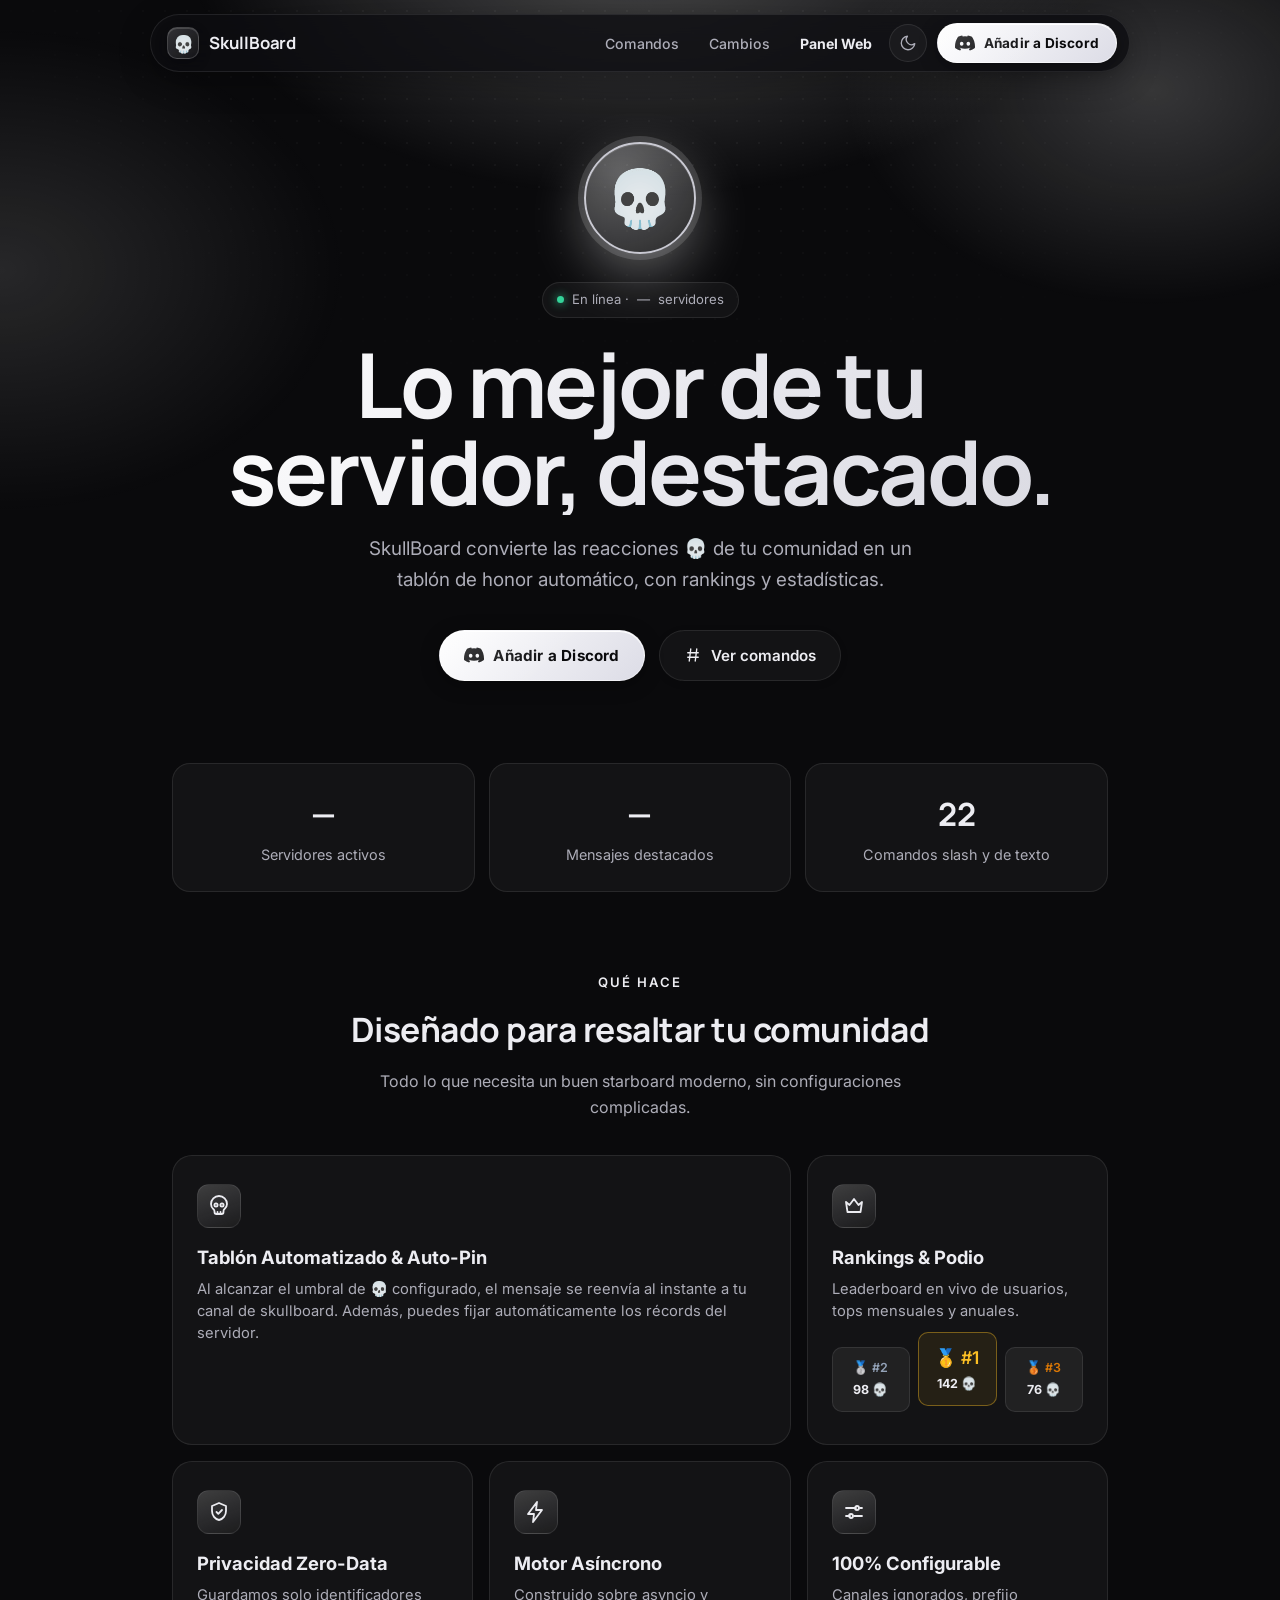
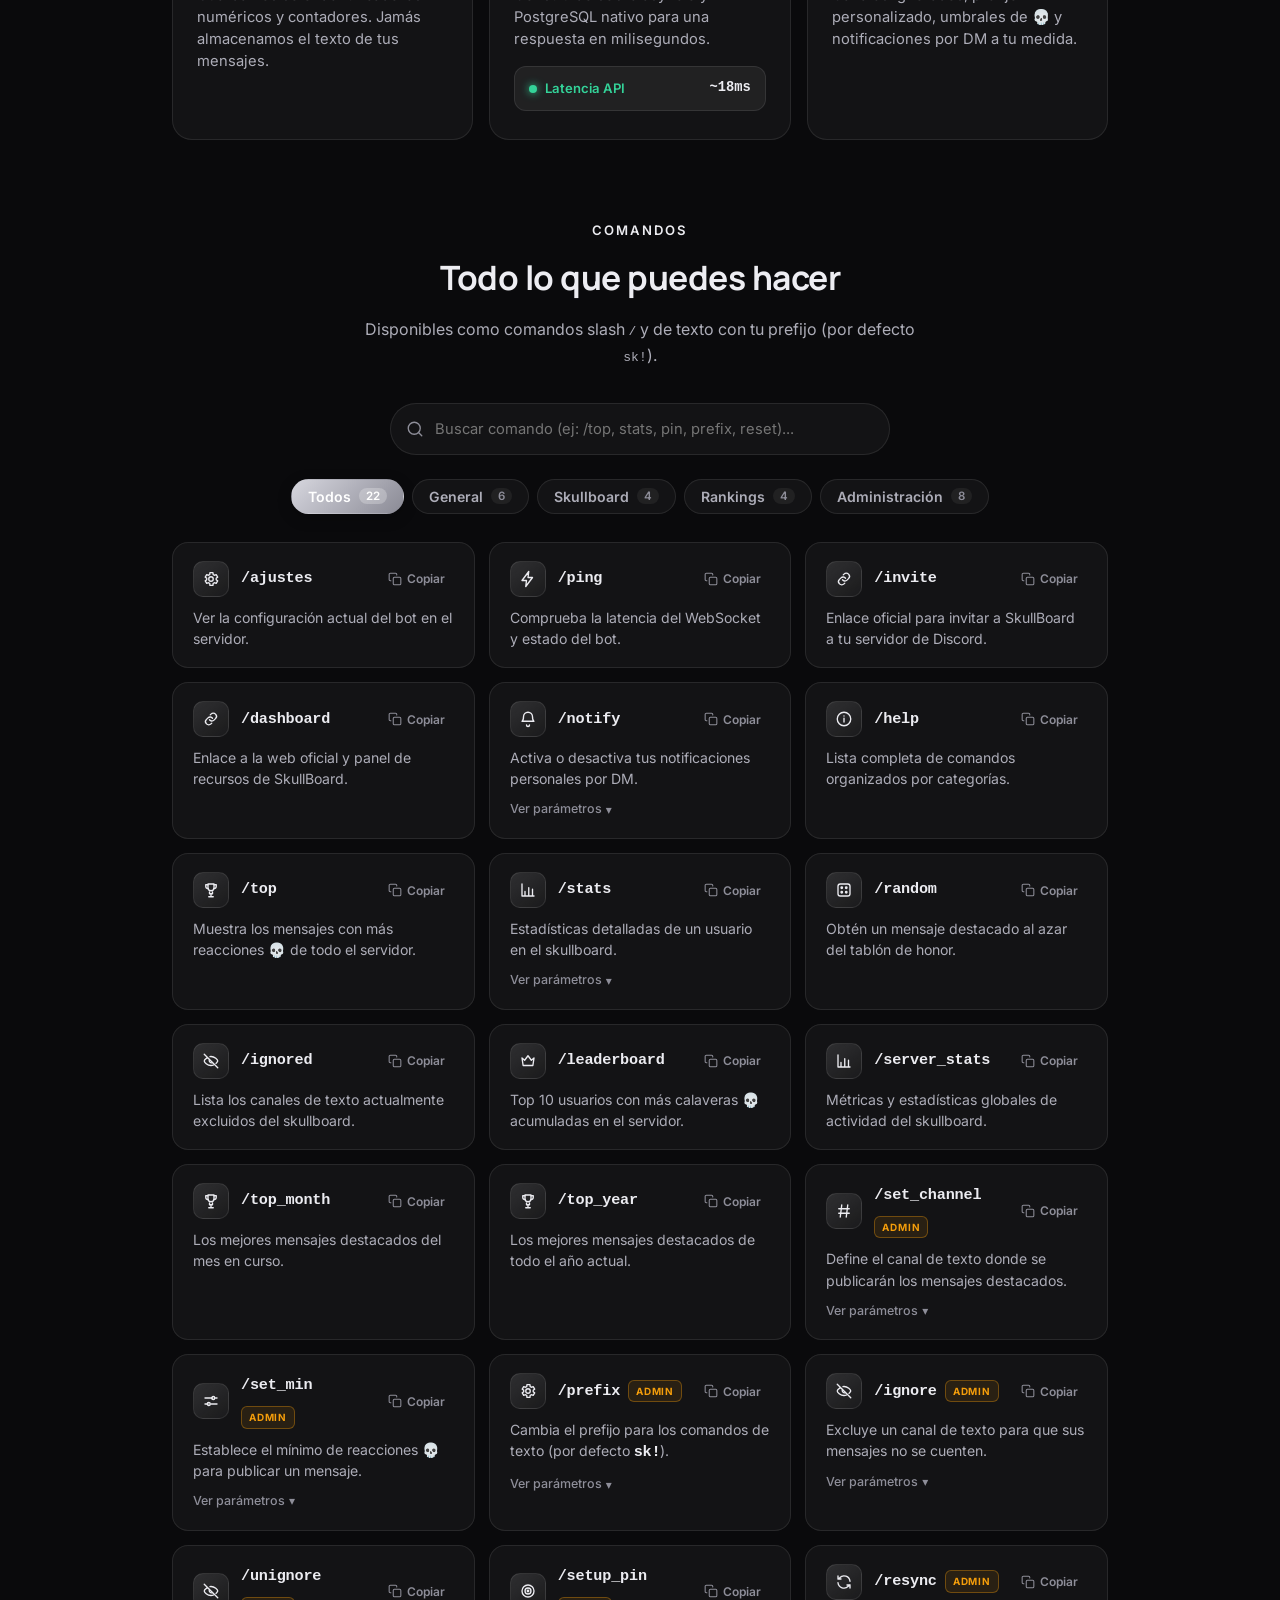
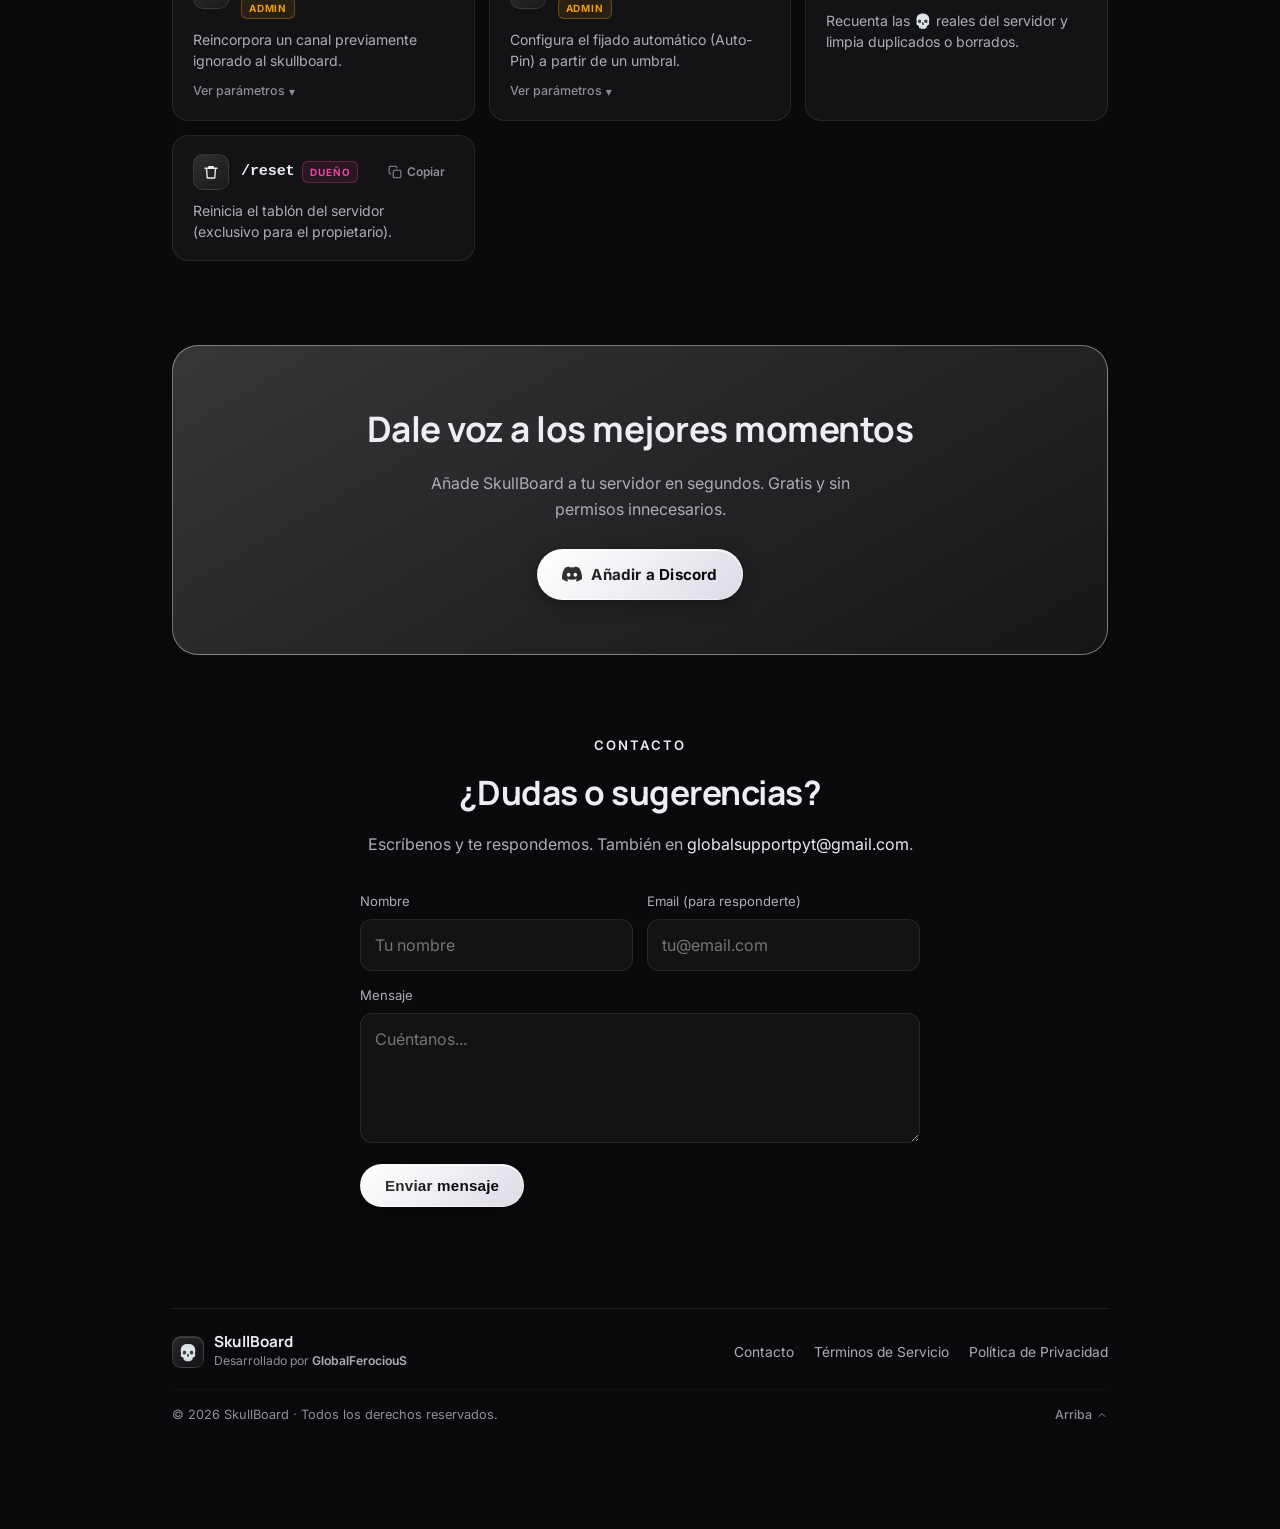
==== legal/index.html @ 50d1ea73 "feat(ui): implementar Shimmer Border Beam y Staggered Cascade Entrance en Dashboard" ====
<!DOCTYPE html>
<html lang="es">
<head>
    <meta charset="utf-8">
    <meta name="viewport" content="width=device-width, initial-scale=1.0">
    <title>SkullBoard · El Starboard 💀 Definitivo para Discord</title>
    <meta name="description" content="SkullBoard transforma las reacciones 💀 de tu comunidad en un tablón de honor automático con rankings mensuales, auto-pin de récords y estadísticas.">
    <link rel="canonical" href="https://skullboard.vercel.app/">

    <!-- Open Graph / Discord Embeds -->
    <meta property="og:type" content="website">
    <meta property="og:url" content="https://skullboard.vercel.app/">
    <meta property="og:site_name" content="SkullBoard">
    <meta property="og:title" content="SkullBoard · El Starboard 💀 Definitivo para Discord">
    <meta property="og:description" content="Destaca los mejores momentos de tu servidor con el Starboard de calaveras, leaderboards históricos y privacidad estricta.">
    <meta property="og:image" content="https://skullboard-fqf1.onrender.com/api/og">
    <meta property="og:locale" content="es_ES">

    <!-- Twitter Cards -->
    <meta name="twitter:card" content="summary_large_image">
    <meta name="twitter:title" content="SkullBoard · El Starboard 💀 Definitivo para Discord">
    <meta name="twitter:description" content="El Starboard 💀 para tu servidor: resalta lo mejor, con rankings y estadísticas.">
    <meta name="twitter:image" content="https://skullboard-fqf1.onrender.com/api/og">

    <link rel="manifest" href="manifest.json">
    <meta name="theme-color" content="#0b0a10">
    <link rel="icon" type="image/png" href="skullboard_icon.png">

    <!-- Google Fonts con Preconnect -->
    <link rel="preconnect" href="https://fonts.googleapis.com">
    <link rel="preconnect" href="https://fonts.gstatic.com" crossorigin>
    <link href="https://fonts.googleapis.com/css2?family=Inter:wght@400;500;600;700&family=Manrope:wght@600;700;800&display=swap" rel="stylesheet">
    <link rel="stylesheet" href="styles.css">
    <script>document.documentElement.dataset.theme = localStorage.getItem('skb-theme') || 'dark';</script>
</head>
<body>
    <!-- SVG sprite (iconos reutilizables) -->
    <svg style="position:absolute;width:0;height:0;overflow:hidden" aria-hidden="true" focusable="false">
        <defs>
            <symbol id="i-skull" viewBox="0 0 24 24"><path d="M12 2a8 8 0 0 0-8 8c0 2.4 1 4 2.5 5.2.6.5 1 1.2 1 2v.8a2 2 0 0 0 2 2h5a2 2 0 0 0 2-2V17c0-.8.4-1.5 1-2C19 13.9 20 12.4 20 10a8 8 0 0 0-8-8Z"/><circle cx="9" cy="11" r="1.6"/><circle cx="15" cy="11" r="1.6"/><path d="M10.5 20v-2M13.5 20v-2"/></symbol>
            <symbol id="i-trophy" viewBox="0 0 24 24"><path d="M8 4h8v5a4 4 0 0 1-8 0V4Z"/><path d="M8 5H5v2a3 3 0 0 0 3 3M16 5h3v2a3 3 0 0 1-3 3"/><path d="M10 14.5V17h4v-2.5M9 21h6M12 17v4"/></symbol>
            <symbol id="i-pin" viewBox="0 0 24 24"><path d="M9 4h6l-1 6 3 3H7l3-3-1-6Z"/><path d="M12 16v4"/></symbol>
            <symbol id="i-gear" viewBox="0 0 24 24"><circle cx="12" cy="12" r="3"/><path d="M19 12a7 7 0 0 0-.1-1l2-1.5-2-3.4-2.3 1a7 7 0 0 0-1.7-1l-.3-2.6h-4l-.3 2.6a7 7 0 0 0-1.7 1l-2.3-1-2 3.4 2 1.5a7 7 0 0 0 0 2l-2 1.5 2 3.4 2.3-1a7 7 0 0 0 1.7 1l.3 2.6h4l.3-2.6a7 7 0 0 0 1.7-1l2.3 1 2-3.4-2-1.5A7 7 0 0 0 19 12Z"/></symbol>
            <symbol id="i-shield" viewBox="0 0 24 24"><path d="M12 3l7 3v5c0 4.4-3 8.2-7 9-4-.8-7-4.6-7-9V6l7-3Z"/><path d="M9.5 12l1.8 1.8L15 10"/></symbol>
            <symbol id="i-bolt" viewBox="0 0 24 24"><path d="M13 2 4 14h6l-1 8 9-12h-6l1-8Z"/></symbol>
            <symbol id="i-crown" viewBox="0 0 24 24"><path d="M4 8l3.5 3L12 5l4.5 6L20 8l-1.5 10h-13L4 8Z"/></symbol>
            <symbol id="i-chart" viewBox="0 0 24 24"><path d="M4 20V4M4 20h16M8 20v-6M13 20V9M18 20v-9"/></symbol>
            <symbol id="i-dice" viewBox="0 0 24 24"><rect x="4" y="4" width="16" height="16" rx="3"/><circle cx="9" cy="9" r="1"/><circle cx="15" cy="15" r="1"/><circle cx="15" cy="9" r="1"/><circle cx="9" cy="15" r="1"/></symbol>
            <symbol id="i-bell" viewBox="0 0 24 24"><path d="M6 9a6 6 0 0 1 12 0c0 5 2 6 2 6H4s2-1 2-6Z"/><path d="M10 20a2 2 0 0 0 4 0"/></symbol>
            <symbol id="i-eye-off" viewBox="0 0 24 24"><path d="M3 3l18 18M10.6 6.2A9.7 9.7 0 0 1 12 6c5 0 9 4.5 9 6a11 11 0 0 1-2.4 3.2M6.3 8.2C4.3 9.4 3 11.2 3 12c0 1.5 4 6 9 6a9.4 9.4 0 0 0 3-.5"/><path d="M9.9 10.1a3 3 0 0 0 4 4"/></symbol>
            <symbol id="i-info" viewBox="0 0 24 24"><circle cx="12" cy="12" r="9"/><path d="M12 11v5M12 8h.01"/></symbol>
            <symbol id="i-link" viewBox="0 0 24 24"><path d="M10 13a4 4 0 0 0 6 .5l2-2a4 4 0 0 0-6-6l-1 1M14 11a4 4 0 0 0-6-.5l-2 2a4 4 0 0 0 6 6l1-1"/></symbol>
            <symbol id="i-hash" viewBox="0 0 24 24"><path d="M5 9h14M5 15h14M9 4 7 20M17 4l-2 16"/></symbol>
            <symbol id="i-sliders" viewBox="0 0 24 24"><path d="M4 8h10M18 8h2M4 16h4M12 16h8"/><circle cx="15" cy="8" r="2"/><circle cx="9" cy="16" r="2"/></symbol>
            <symbol id="i-target" viewBox="0 0 24 24"><circle cx="12" cy="12" r="8"/><circle cx="12" cy="12" r="4"/><circle cx="12" cy="12" r="1"/></symbol>
            <symbol id="i-sync" viewBox="0 0 24 24"><path d="M20 11A8 8 0 0 0 6.3 6.3L4 8M4 4v4h4M4 13a8 8 0 0 0 13.7 4.7L20 16M20 20v-4h-4"/></symbol>
            <symbol id="i-trash" viewBox="0 0 24 24"><path d="M4 7h16M9 7V5h6v2M6 7l1 13h10l1-13"/></symbol>
            <symbol id="i-discord" viewBox="0 0 24 24"><path d="M20.317 4.37a19.791 19.791 0 0 0-4.885-1.515.074.074 0 0 0-.079.037c-.21.375-.444.864-.608 1.25a18.27 18.27 0 0 0-5.487 0 12.64 12.64 0 0 0-.617-1.25.077.077 0 0 0-.079-.037A19.736 19.736 0 0 0 3.677 4.37a.07.07 0 0 0-.032.027C.533 9.046-.32 13.58.099 18.057a.082.082 0 0 0 .031.057 19.9 19.9 0 0 0 5.993 3.03.078.078 0 0 0 .084-.028c.462-.63.874-1.295 1.226-1.994.021-.041.001-.09-.041-.106a13.107 13.107 0 0 1-1.872-.892.077.077 0 0 1-.008-.128 10.2 10.2 0 0 0 .372-.292.074.074 0 0 1 .077-.01c3.929 1.793 8.18 1.793 12.061 0a.074.074 0 0 1 .078.01c.12.098.246.198.373.292a.077.077 0 0 1-.006.127 12.299 12.299 0 0 1-1.873.894.077.077 0 0 0-.041.107c.36.698.772 1.362 1.225 1.993a.076.076 0 0 0 .084.028 19.839 19.839 0 0 0 6.002-3.03.077.077 0 0 0 .032-.054c.5-5.177-.838-9.674-3.549-13.66a.061.061 0 0 0-.031-.028zM8.02 15.33c-1.183 0-2.157-1.085-2.157-2.419 0-1.333.956-2.419 2.157-2.419 1.21 0 2.176 1.096 2.157 2.42 0 1.333-.956 2.418-2.157 2.418zm7.975 0c-1.183 0-2.157-1.085-2.157-2.419 0-1.333.955-2.419 2.157-2.419 1.21 0 2.176 1.096 2.157 2.42 0 1.333-.946 2.418-2.157 2.418z" fill="currentColor" stroke="none"/></symbol>
            <symbol id="i-search" viewBox="0 0 24 24"><circle cx="11" cy="11" r="8"/><path d="m21 21-4.3-4.3"/></symbol>
            <symbol id="i-copy" viewBox="0 0 24 24"><rect x="9" y="9" width="13" height="13" rx="2" ry="2"/><path d="M5 15H4a2 2 0 0 1-2-2V4a2 2 0 0 1 2-2h9a2 2 0 0 1 2 2v1"/></symbol>
            <symbol id="i-check" viewBox="0 0 24 24"><polyline points="20 6 9 17 4 12"/></symbol>
            <symbol id="i-arrow-left" viewBox="0 0 24 24"><line x1="19" y1="12" x2="5" y2="12"/><polyline points="12 19 5 12 12 5"/></symbol>
            <symbol id="i-moon" viewBox="0 0 24 24"><path d="M21 12.8A9 9 0 1 1 11.2 3a7 7 0 0 0 9.8 9.8Z"/></symbol>
            <symbol id="i-sun" viewBox="0 0 24 24"><circle cx="12" cy="12" r="4"/><path d="M12 2v2M12 20v2M4 12H2M22 12h-2M5 5l1.5 1.5M17.5 17.5 19 19M19 5l-1.5 1.5M6.5 17.5 5 19"/></symbol>
        </defs>
    </svg>

    <nav class="nav" id="top">
        <a class="brand" href="/" aria-label="SkullBoard Inicio"><span class="mark">💀</span> SkullBoard</a>
        <div class="nav-links">
            <a href="#comandos" class="nav-link">Comandos</a>
            <a href="/cambios" class="nav-link">Cambios</a>
            <a href="/dashboard" class="nav-link" style="color:var(--violet-2); font-weight:700;">Panel Web</a>
            <button class="theme-toggle" id="theme-toggle" type="button" aria-label="Cambiar tema claro/oscuro">
                <svg class="moon"><use href="#i-moon"/></svg><svg class="sun"><use href="#i-sun"/></svg>
            </button>
            <a class="btn btn-primary btn-sm nav-cta" href="https://discord.com/oauth2/authorize?client_id=1367463352774955059&permissions=277025508352&scope=bot+applications.commands" target="_blank" rel="noopener">
                <svg><use href="#i-discord"/></svg> <span>Añadir a Discord</span>
            </a>
        </div>
    </nav>

    <div class="container">
        <header class="hero" data-reveal>
            <div class="emblem">💀</div>
            <div class="pill"><span class="dot"></span> En línea · <span id="pill-servers">—</span> servidores</div>
            <h1>Lo mejor de tu<br>servidor, destacado.</h1>
            <p class="subtitle">SkullBoard convierte las reacciones 💀 de tu comunidad en un tablón de honor automático, con rankings y estadísticas.</p>
            <div class="cta-row">
                <a class="btn btn-primary" href="https://discord.com/oauth2/authorize?client_id=1367463352774955059&permissions=277025508352&scope=bot+applications.commands" target="_blank" rel="noopener">
                    <svg><use href="#i-discord"/></svg> Añadir a Discord
                </a>
                <a class="btn btn-ghost" href="#comandos"><svg><use href="#i-hash"/></svg> Ver comandos</a>
            </div>
        </header>

        <section class="stats" aria-label="Resumen" data-reveal>
            <div class="stat"><div class="num" id="stat-servers">—</div><div class="lbl">Servidores activos</div></div>
            <div class="stat"><div class="num" id="stat-highlighted">—</div><div class="lbl">Mensajes destacados</div></div>
            <div class="stat"><div class="num" id="stat-commands">22</div><div class="lbl">Comandos slash y de texto</div></div>
        </section>

        <section class="section" data-reveal>
            <div class="section-head">
                <span class="kicker">Qué hace</span>
                <h2>Diseñado para resaltar tu comunidad</h2>
                <p>Todo lo que necesita un buen starboard moderno, sin configuraciones complicadas.</p>
            </div>
            <div class="bento-grid">
                <div class="bento-card bento-8">
                    <div>
                        <div class="ico"><svg class="icon"><use href="#i-skull"/></svg></div>
                        <h3>Tablón Automatizado & Auto-Pin</h3>
                        <p>Al alcanzar el umbral de 💀 configurado, el mensaje se reenvía al instante a tu canal de skullboard. Además, puedes fijar automáticamente los récords del servidor.</p>
                    </div>
                </div>
                <div class="bento-card bento-4">
                    <div>
                        <div class="ico"><svg class="icon"><use href="#i-crown"/></svg></div>
                        <h3>Rankings & Podio</h3>
                        <p>Leaderboard en vivo de usuarios, tops mensuales y anuales.</p>
                        <div class="podium">
                            <div class="podium-item silver"><div class="p-med">🥈 #2</div><div class="p-skulls">98 💀</div></div>
                            <div class="podium-item gold"><div class="p-med">🥇 #1</div><div class="p-skulls">142 💀</div></div>
                            <div class="podium-item bronze"><div class="p-med">🥉 #3</div><div class="p-skulls">76 💀</div></div>
                        </div>
                    </div>
                </div>
                <div class="bento-card bento-4">
                    <div>
                        <div class="ico"><svg class="icon"><use href="#i-shield"/></svg></div>
                        <h3>Privacidad Zero-Data</h3>
                        <p>Guardamos solo identificadores numéricos y contadores. Jamás almacenamos el texto de tus mensajes.</p>
                    </div>
                </div>
                <div class="bento-card bento-4">
                    <div>
                        <div class="ico"><svg class="icon"><use href="#i-bolt"/></svg></div>
                        <h3>Motor Asíncrono</h3>
                        <p>Construido sobre asyncio y PostgreSQL nativo para una respuesta en milisegundos.</p>
                        <div class="ping-meter">
                            <div class="ping-pulse"><span class="p-dot"></span> Latencia API</div>
                            <div class="ping-val">~18ms</div>
                        </div>
                    </div>
                </div>
                <div class="bento-card bento-4">
                    <div>
                        <div class="ico"><svg class="icon"><use href="#i-sliders"/></svg></div>
                        <h3>100% Configurable</h3>
                        <p>Canales ignorados, prefijo personalizado, umbrales de 💀 y notificaciones por DM a tu medida.</p>
                    </div>
                </div>
            </div>
        </section>

        <section class="section" id="comandos" data-reveal>
            <div class="section-head">
                <span class="kicker">Comandos</span>
                <h2>Todo lo que puedes hacer</h2>
                <p>Disponibles como comandos slash <code>/</code> y de texto con tu prefijo (por defecto <code>sk!</code>).</p>
            </div>

            <div class="cmd-search-box">
                <svg><use href="#i-search"/></svg>
                <input type="text" id="cmd-search" placeholder="Buscar comando (ej: /top, stats, pin, prefix, reset)..." autocomplete="off" aria-label="Buscar comandos">
                <button class="cmd-search-clear" id="cmd-search-clear" type="button" aria-label="Limpiar búsqueda">✕</button>
            </div>

            <div class="filters" role="tablist" aria-label="Filtrar comandos">
                <button class="filter-chip active" data-cat="all">Todos <span class="count">22</span></button>
                <button class="filter-chip" data-cat="general">General <span class="count">6</span></button>
                <button class="filter-chip" data-cat="skull">Skullboard <span class="count">4</span></button>
                <button class="filter-chip" data-cat="rank">Rankings <span class="count">4</span></button>
                <button class="filter-chip" data-cat="admin">Administración <span class="count">8</span></button>
            </div>

            <div class="cmd-grid" id="cmd-grid">
                <!-- General (6) -->
                <div class="cmd" data-cat="general">
                    <div class="cmd-top">
                        <span class="c-ico"><svg><use href="#i-gear"/></svg></span>
                        <div class="cmd-names"><code>/ajustes</code></div>
                        <button class="copy-btn" type="button" aria-label="Copiar comando" data-copy="/ajustes"><svg><use href="#i-copy"/></svg> Copiar</button>
                    </div>
                    <div class="c-desc">Ver la configuración actual del bot en el servidor.</div>
                </div>

                <div class="cmd" data-cat="general">
                    <div class="cmd-top">
                        <span class="c-ico"><svg><use href="#i-bolt"/></svg></span>
                        <div class="cmd-names"><code>/ping</code></div>
                        <button class="copy-btn" type="button" aria-label="Copiar comando" data-copy="/ping"><svg><use href="#i-copy"/></svg> Copiar</button>
                    </div>
                    <div class="c-desc">Comprueba la latencia del WebSocket y estado del bot.</div>
                </div>

                <div class="cmd" data-cat="general">
                    <div class="cmd-top">
                        <span class="c-ico"><svg><use href="#i-link"/></svg></span>
                        <div class="cmd-names"><code>/invite</code></div>
                        <button class="copy-btn" type="button" aria-label="Copiar comando" data-copy="/invite"><svg><use href="#i-copy"/></svg> Copiar</button>
                    </div>
                    <div class="c-desc">Enlace oficial para invitar a SkullBoard a tu servidor de Discord.</div>
                </div>

                <div class="cmd" data-cat="general">
                    <div class="cmd-top">
                        <span class="c-ico"><svg><use href="#i-link"/></svg></span>
                        <div class="cmd-names"><code>/dashboard</code></div>
                        <button class="copy-btn" type="button" aria-label="Copiar comando" data-copy="/dashboard"><svg><use href="#i-copy"/></svg> Copiar</button>
                    </div>
                    <div class="c-desc">Enlace a la web oficial y panel de recursos de SkullBoard.</div>
                </div>

                <div class="cmd has-params" data-cat="general">
                    <div class="cmd-top">
                        <span class="c-ico"><svg><use href="#i-bell"/></svg></span>
                        <div class="cmd-names"><code>/notify</code></div>
                        <button class="copy-btn" type="button" aria-label="Copiar comando" data-copy="/notify"><svg><use href="#i-copy"/></svg> Copiar</button>
                    </div>
                    <div class="c-desc">Activa o desactiva tus notificaciones personales por DM.</div>
                    <div class="c-toggle-hint"><span>Ver parámetros</span> <span class="c-caret">▾</span></div>
                    <div class="c-params">
                        <div class="param"><code>estado</code><span class="opt">opcional</span><span class="ptype">on / off</span></div>
                        <div class="pdesc">Sin valor muestra tu estado actual. <code>on</code> activa las alertas, <code>off</code> las desactiva.</div>
                    </div>
                </div>

                <div class="cmd" data-cat="general">
                    <div class="cmd-top">
                        <span class="c-ico"><svg><use href="#i-info"/></svg></span>
                        <div class="cmd-names"><code>/help</code></div>
                        <button class="copy-btn" type="button" aria-label="Copiar comando" data-copy="/help"><svg><use href="#i-copy"/></svg> Copiar</button>
                    </div>
                    <div class="c-desc">Lista completa de comandos organizados por categorías.</div>
                </div>

                <!-- Skullboard (4) -->
                <div class="cmd" data-cat="skull">
                    <div class="cmd-top">
                        <span class="c-ico"><svg><use href="#i-trophy"/></svg></span>
                        <div class="cmd-names"><code>/top</code></div>
                        <button class="copy-btn" type="button" aria-label="Copiar comando" data-copy="/top"><svg><use href="#i-copy"/></svg> Copiar</button>
                    </div>
                    <div class="c-desc">Muestra los mensajes con más reacciones 💀 de todo el servidor.</div>
                </div>

                <div class="cmd has-params" data-cat="skull">
                    <div class="cmd-top">
                        <span class="c-ico"><svg><use href="#i-chart"/></svg></span>
                        <div class="cmd-names"><code>/stats</code></div>
                        <button class="copy-btn" type="button" aria-label="Copiar comando" data-copy="/stats"><svg><use href="#i-copy"/></svg> Copiar</button>
                    </div>
                    <div class="c-desc">Estadísticas detalladas de un usuario en el skullboard.</div>
                    <div class="c-toggle-hint"><span>Ver parámetros</span> <span class="c-caret">▾</span></div>
                    <div class="c-params">
                        <div class="param"><code>usuario</code><span class="opt">opcional</span><span class="ptype">miembro</span></div>
                        <div class="pdesc">Usuario a consultar. Si se omite, muestra tus estadísticas personales.</div>
                    </div>
                </div>

                <div class="cmd" data-cat="skull">
                    <div class="cmd-top">
                        <span class="c-ico"><svg><use href="#i-dice"/></svg></span>
                        <div class="cmd-names"><code>/random</code></div>
                        <button class="copy-btn" type="button" aria-label="Copiar comando" data-copy="/random"><svg><use href="#i-copy"/></svg> Copiar</button>
                    </div>
                    <div class="c-desc">Obtén un mensaje destacado al azar del tablón de honor.</div>
                </div>

                <div class="cmd" data-cat="skull">
                    <div class="cmd-top">
                        <span class="c-ico"><svg><use href="#i-eye-off"/></svg></span>
                        <div class="cmd-names"><code>/ignored</code></div>
                        <button class="copy-btn" type="button" aria-label="Copiar comando" data-copy="/ignored"><svg><use href="#i-copy"/></svg> Copiar</button>
                    </div>
                    <div class="c-desc">Lista los canales de texto actualmente excluidos del skullboard.</div>
                </div>

                <!-- Rankings (4) -->
                <div class="cmd" data-cat="rank">
                    <div class="cmd-top">
                        <span class="c-ico"><svg><use href="#i-crown"/></svg></span>
                        <div class="cmd-names"><code>/leaderboard</code></div>
                        <button class="copy-btn" type="button" aria-label="Copiar comando" data-copy="/leaderboard"><svg><use href="#i-copy"/></svg> Copiar</button>
                    </div>
                    <div class="c-desc">Top 10 usuarios con más calaveras 💀 acumuladas en el servidor.</div>
                </div>

                <div class="cmd" data-cat="rank">
                    <div class="cmd-top">
                        <span class="c-ico"><svg><use href="#i-chart"/></svg></span>
                        <div class="cmd-names"><code>/server_stats</code></div>
                        <button class="copy-btn" type="button" aria-label="Copiar comando" data-copy="/server_stats"><svg><use href="#i-copy"/></svg> Copiar</button>
                    </div>
                    <div class="c-desc">Métricas y estadísticas globales de actividad del skullboard.</div>
                </div>

                <div class="cmd" data-cat="rank">
                    <div class="cmd-top">
                        <span class="c-ico"><svg><use href="#i-trophy"/></svg></span>
                        <div class="cmd-names"><code>/top_month</code></div>
                        <button class="copy-btn" type="button" aria-label="Copiar comando" data-copy="/top_month"><svg><use href="#i-copy"/></svg> Copiar</button>
                    </div>
                    <div class="c-desc">Los mejores mensajes destacados del mes en curso.</div>
                </div>

                <div class="cmd" data-cat="rank">
                    <div class="cmd-top">
                        <span class="c-ico"><svg><use href="#i-trophy"/></svg></span>
                        <div class="cmd-names"><code>/top_year</code></div>
                        <button class="copy-btn" type="button" aria-label="Copiar comando" data-copy="/top_year"><svg><use href="#i-copy"/></svg> Copiar</button>
                    </div>
                    <div class="c-desc">Los mejores mensajes destacados de todo el año actual.</div>
                </div>

                <!-- Administración (8) -->
                <div class="cmd has-params" data-cat="admin">
                    <div class="cmd-top">
                        <span class="c-ico"><svg><use href="#i-hash"/></svg></span>
                        <div class="cmd-names"><code>/set_channel</code> <span class="tag">Admin</span></div>
                        <button class="copy-btn" type="button" aria-label="Copiar comando" data-copy="/set_channel"><svg><use href="#i-copy"/></svg> Copiar</button>
                    </div>
                    <div class="c-desc">Define el canal de texto donde se publicarán los mensajes destacados.</div>
                    <div class="c-toggle-hint"><span>Ver parámetros</span> <span class="c-caret">▾</span></div>
                    <div class="c-params">
                        <div class="param"><code>channel</code><span class="req">obligatorio</span><span class="ptype">canal de texto</span></div>
                        <div class="pdesc">Canal destino del skullboard.</div>
                    </div>
                </div>

                <div class="cmd has-params" data-cat="admin">
                    <div class="cmd-top">
                        <span class="c-ico"><svg><use href="#i-sliders"/></svg></span>
                        <div class="cmd-names"><code>/set_min</code> <span class="tag">Admin</span></div>
                        <button class="copy-btn" type="button" aria-label="Copiar comando" data-copy="/set_min"><svg><use href="#i-copy"/></svg> Copiar</button>
                    </div>
                    <div class="c-desc">Establece el mínimo de reacciones 💀 para publicar un mensaje.</div>
                    <div class="c-toggle-hint"><span>Ver parámetros</span> <span class="c-caret">▾</span></div>
                    <div class="c-params">
                        <div class="param"><code>cantidad</code><span class="req">obligatorio</span><span class="ptype">número ≥ 1</span></div>
                        <div class="pdesc">Cantidad requerida de reacciones de calavera.</div>
                    </div>
                </div>

                <div class="cmd has-params" data-cat="admin">
                    <div class="cmd-top">
                        <span class="c-ico"><svg><use href="#i-gear"/></svg></span>
                        <div class="cmd-names"><code>/prefix</code> <span class="tag">Admin</span></div>
                        <button class="copy-btn" type="button" aria-label="Copiar comando" data-copy="/prefix"><svg><use href="#i-copy"/></svg> Copiar</button>
                    </div>
                    <div class="c-desc">Cambia el prefijo para los comandos de texto (por defecto <code>sk!</code>).</div>
                    <div class="c-toggle-hint"><span>Ver parámetros</span> <span class="c-caret">▾</span></div>
                    <div class="c-params">
                        <div class="param"><code>nuevo_prefijo</code><span class="req">obligatorio</span><span class="ptype">texto (máx 10)</span></div>
                        <div class="pdesc">Nuevo prefijo para invocar comandos de texto.</div>
                    </div>
                </div>

                <div class="cmd has-params" data-cat="admin">
                    <div class="cmd-top">
                        <span class="c-ico"><svg><use href="#i-eye-off"/></svg></span>
                        <div class="cmd-names"><code>/ignore</code> <span class="tag">Admin</span></div>
                        <button class="copy-btn" type="button" aria-label="Copiar comando" data-copy="/ignore"><svg><use href="#i-copy"/></svg> Copiar</button>
                    </div>
                    <div class="c-desc">Excluye un canal de texto para que sus mensajes no se cuenten.</div>
                    <div class="c-toggle-hint"><span>Ver parámetros</span> <span class="c-caret">▾</span></div>
                    <div class="c-params">
                        <div class="param"><code>canal</code><span class="req">obligatorio</span><span class="ptype">canal de texto</span></div>
                        <div class="pdesc">Canal que no participará en el skullboard.</div>
                    </div>
                </div>

                <div class="cmd has-params" data-cat="admin">
                    <div class="cmd-top">
                        <span class="c-ico"><svg><use href="#i-eye-off"/></svg></span>
                        <div class="cmd-names"><code>/unignore</code> <span class="tag">Admin</span></div>
                        <button class="copy-btn" type="button" aria-label="Copiar comando" data-copy="/unignore"><svg><use href="#i-copy"/></svg> Copiar</button>
                    </div>
                    <div class="c-desc">Reincorpora un canal previamente ignorado al skullboard.</div>
                    <div class="c-toggle-hint"><span>Ver parámetros</span> <span class="c-caret">▾</span></div>
                    <div class="c-params">
                        <div class="param"><code>canal</code><span class="req">obligatorio</span><span class="ptype">canal de texto</span></div>
                        <div class="pdesc">Canal a habilitar nuevamente.</div>
                    </div>
                </div>

                <div class="cmd has-params" data-cat="admin">
                    <div class="cmd-top">
                        <span class="c-ico"><svg><use href="#i-target"/></svg></span>
                        <div class="cmd-names"><code>/setup_pin</code> <span class="tag">Admin</span></div>
                        <button class="copy-btn" type="button" aria-label="Copiar comando" data-copy="/setup_pin"><svg><use href="#i-copy"/></svg> Copiar</button>
                    </div>
                    <div class="c-desc">Configura el fijado automático (Auto-Pin) a partir de un umbral.</div>
                    <div class="c-toggle-hint"><span>Ver parámetros</span> <span class="c-caret">▾</span></div>
                    <div class="c-params">
                        <div class="param"><code>umbral</code><span class="req">obligatorio</span><span class="ptype">número ≥ 0</span></div>
                        <div class="pdesc">Calaveras para auto-pin. Especificar <code>0</code> desactiva el auto-pin.</div>
                    </div>
                </div>

                <div class="cmd" data-cat="admin">
                    <div class="cmd-top">
                        <span class="c-ico"><svg><use href="#i-sync"/></svg></span>
                        <div class="cmd-names"><code>/resync</code> <span class="tag">Admin</span></div>
                        <button class="copy-btn" type="button" aria-label="Copiar comando" data-copy="/resync"><svg><use href="#i-copy"/></svg> Copiar</button>
                    </div>
                    <div class="c-desc">Recuenta las 💀 reales del servidor y limpia duplicados o borrados.</div>
                </div>

                <div class="cmd" data-cat="admin">
                    <div class="cmd-top">
                        <span class="c-ico"><svg><use href="#i-trash"/></svg></span>
                        <div class="cmd-names"><code>/reset</code> <span class="tag owner">Dueño</span></div>
                        <button class="copy-btn" type="button" aria-label="Copiar comando" data-copy="/reset"><svg><use href="#i-copy"/></svg> Copiar</button>
                    </div>
                    <div class="c-desc">Reinicia el tablón del servidor (exclusivo para el propietario).</div>
                </div>
            </div>

            <div class="cmd-empty" id="cmd-empty" hidden>
                <div class="e-icon">🔍</div>
                <p>No se encontraron comandos que coincidan con tu búsqueda.</p>
            </div>
        </section>

        <section class="cta-band" data-reveal>
            <h2>Dale voz a los mejores momentos</h2>
            <p>Añade SkullBoard a tu servidor en segundos. Gratis y sin permisos innecesarios.</p>
            <a class="btn btn-primary" href="https://discord.com/oauth2/authorize?client_id=1367463352774955059&permissions=277025508352&scope=bot+applications.commands" target="_blank" rel="noopener">
                <svg><use href="#i-discord"/></svg> Añadir a Discord
            </a>
        </section>

        <section class="section" id="contacto" data-reveal>
            <div class="section-head">
                <span class="kicker">Contacto</span>
                <h2>¿Dudas o sugerencias?</h2>
                <p>Escríbenos y te respondemos. También en <a href="mailto:globalsupportpyt@gmail.com">globalsupportpyt@gmail.com</a>.</p>
            </div>
            <form class="contact-form" id="contact-form">
                <div class="row">
                    <div>
                        <label for="c-name">Nombre</label>
                        <input id="c-name" name="name" type="text" maxlength="80" placeholder="Tu nombre">
                    </div>
                    <div>
                        <label for="c-email">Email (para responderte)</label>
                        <input id="c-email" name="email" type="email" maxlength="120" placeholder="tu@email.com">
                    </div>
                </div>
                <div>
                    <label for="c-msg">Mensaje</label>
                    <textarea id="c-msg" name="message" maxlength="4000" required placeholder="Cuéntanos..."></textarea>
                </div>
                <input class="hp" type="text" name="website" tabindex="-1" autocomplete="off" aria-hidden="true">
                <button class="btn btn-primary" type="submit" id="c-submit">Enviar mensaje</button>
                <div class="form-msg" id="c-status" role="status" aria-live="polite"></div>
            </form>
        </section>

        <footer class="site-footer">
            <div class="f-main">
                <a class="f-brand" href="/" aria-label="SkullBoard Inicio">
                    <span class="mark">💀</span>
                    <div class="f-brand-text">
                        <span class="f-name">SkullBoard</span>
                        <span class="f-by">Desarrollado por <b>GlobalFerociouS</b></span>
                    </div>
                </a>
                <nav class="f-nav" aria-label="Navegación del pie de página">
                    <a href="#contacto">Contacto</a>
                    <a href="/terms">Términos de Servicio</a>
                    <a href="/privacy">Política de Privacidad</a>
                </nav>
            </div>
            <div class="f-bottom">
                <span class="f-copy">© 2026 SkullBoard · Todos los derechos reservados.</span>
                <a href="#top" class="f-top-btn" aria-label="Volver arriba">
                    <span>Arriba</span>
                    <svg viewBox="0 0 24 24" fill="none" stroke="currentColor" stroke-width="2.5"><path d="m18 15-6-6-6 6"/></svg>
                </a>
            </div>
        </footer>
    </div>

    <script>
        const API_BASE = window.location.hostname.includes('localhost') 
            ? 'http://localhost:8080' 
            : 'https://skullboard-fqf1.onrender.com';

        // Buscador y Filtros de Comandos
        const searchInput = document.getElementById('cmd-search');
        const searchClear = document.getElementById('cmd-search-clear');
        const cmdEmpty    = document.getElementById('cmd-empty');
        const chips = document.querySelectorAll('.filter-chip');
        const cmds  = document.querySelectorAll('#cmd-grid .cmd');

        function filterCommands() {
            const rawQuery = searchInput ? searchInput.value.toLowerCase().trim() : '';
            const cleanQuery = rawQuery.replace(/^(sk!|\/|!)/, '');
            if (searchClear) searchClear.style.display = rawQuery ? 'grid' : 'none';
            const activeChip = document.querySelector('.filter-chip.active');
            const activeCat = activeChip ? activeChip.dataset.cat : 'all';

            let visibleCount = 0;
            cmds.forEach(cmd => {
                const text = cmd.textContent.toLowerCase();
                const cat = cmd.dataset.cat;
                const matchesCat = (activeCat === 'all' || cat === activeCat);
                const matchesQuery = (!rawQuery || text.includes(rawQuery) || (cleanQuery && text.includes(cleanQuery)));
                const isVisible = matchesCat && matchesQuery;

                cmd.hidden = !isVisible;
                cmd.classList.toggle('is-hidden', !isVisible);
                cmd.style.display = isVisible ? 'flex' : 'none';
                if (isVisible) visibleCount++;
            });

            if (cmdEmpty) {
                cmdEmpty.hidden = (visibleCount > 0);
                cmdEmpty.style.display = (visibleCount > 0) ? 'none' : 'block';
            }
        }

        if (searchInput) {
            searchInput.addEventListener('input', filterCommands);
            searchInput.addEventListener('keyup', filterCommands);
        }

        if (searchClear) {
            searchClear.addEventListener('click', () => {
                if (searchInput) {
                    searchInput.value = '';
                    searchInput.focus();
                    filterCommands();
                }
            });
        }

        chips.forEach(chip => chip.addEventListener('click', (e) => {
            chips.forEach(c => c.classList.remove('active'));
            chip.classList.add('active');
            filterCommands();
        }));

        // ═══════════════════════════════════════════════════════════════════════
        // 🌟 SPOTLIGHT GLOW (Seguidor de ratón en Bento & Stats)
        // ═══════════════════════════════════════════════════════════════════════
        document.querySelectorAll('.bento-card, .stat').forEach(card => {
            card.addEventListener('mousemove', (e) => {
                const rect = card.getBoundingClientRect();
                card.style.setProperty('--mouse-x', `${e.clientX - rect.left}px`);
                card.style.setProperty('--mouse-y', `${e.clientY - rect.top}px`);
            });
        });

        // ═══════════════════════════════════════════════════════════════════════
        // 🍞 TOAST NOTIFICATIONS (Sistema Flotante Estilo Sonner)
        // ═══════════════════════════════════════════════════════════════════════
        const toastContainer = document.createElement('div');
        toastContainer.className = 'toast-container';
        toastContainer.setAttribute('aria-live', 'polite');
        document.body.appendChild(toastContainer);

        function showToast(message, icon = '✓') {
            const toast = document.createElement('div');
            toast.className = 'toast';
            toast.innerHTML = `<span class="toast-icon">${icon}</span><span>${message}</span>`;
            toastContainer.appendChild(toast);
            requestAnimationFrame(() => {
                requestAnimationFrame(() => toast.classList.add('show'));
            });
            setTimeout(() => {
                toast.classList.remove('show');
                toast.classList.add('hide');
                setTimeout(() => toast.remove(), 350);
            }, 2800);
        }

        // ═══════════════════════════════════════════════════════════════════════
        // 🎉 MICRO-ANIMACIÓN DE CONFETI (Canvas-Confetti Liviano 2KB)
        // ═══════════════════════════════════════════════════════════════════════
        function fireConfetti(x = window.innerWidth / 2, y = window.innerHeight / 2) {
            if (window.matchMedia('(prefers-reduced-motion: reduce)').matches) return;
            const canvas = document.createElement('canvas');
            canvas.style.position = 'fixed';
            canvas.style.top = '0';
            canvas.style.left = '0';
            canvas.style.width = '100vw';
            canvas.style.height = '100vh';
            canvas.style.pointerEvents = 'none';
            canvas.style.zIndex = '10000';
            document.body.appendChild(canvas);

            const ctx = canvas.getContext('2d');
            const dpr = window.devicePixelRatio || 1;
            canvas.width = window.innerWidth * dpr;
            canvas.height = window.innerHeight * dpr;
            ctx.scale(dpr, dpr);

            const colors = ['#ededf2', '#34d399', '#fb7185', '#a78bfa', '#fbbf24', '#38bdf8'];
            const count = 40;
            const particles = [];

            for (let i = 0; i < count; i++) {
                const angle = Math.random() * Math.PI * 2;
                const speed = 4 + Math.random() * 6;
                particles.push({
                    x: x,
                    y: y,
                    vx: Math.cos(angle) * speed,
                    vy: Math.sin(angle) * speed - 3.5,
                    size: 4 + Math.random() * 4,
                    color: colors[Math.floor(Math.random() * colors.length)],
                    rotation: Math.random() * 360,
                    rotSpeed: (Math.random() - 0.5) * 12,
                    opacity: 1,
                    gravity: 0.18,
                    drag: 0.96
                });
            }

            let frame;
            function render() {
                ctx.clearRect(0, 0, canvas.width, canvas.height);
                let alive = false;
                particles.forEach(p => {
                    p.vx *= p.drag;
                    p.vy = p.vy * p.drag + p.gravity;
                    p.x += p.vx;
                    p.y += p.vy;
                    p.rotation += p.rotSpeed;
                    p.opacity -= 0.016;

                    if (p.opacity > 0) {
                        alive = true;
                        ctx.save();
                        ctx.translate(p.x, p.y);
                        ctx.rotate((p.rotation * Math.PI) / 180);
                        ctx.fillStyle = p.color;
                        ctx.globalAlpha = Math.max(0, p.opacity);
                        ctx.fillRect(-p.size / 2, -p.size / 2, p.size, p.size);
                        ctx.restore();
                    }
                });

                if (alive) {
                    frame = requestAnimationFrame(render);
                } else {
                    cancelAnimationFrame(frame);
                    canvas.remove();
                }
            }
            render();
        }

        // Confeti en botones principales de invitación
        document.querySelectorAll('a[href*="discord.com/oauth2"]').forEach(btn => {
            btn.addEventListener('click', (e) => {
                const rect = btn.getBoundingClientRect();
                fireConfetti(rect.left + rect.width / 2, rect.top + rect.height / 2);
            });
        });

        // Copiar comandos al portapapeles con feedback instantáneo y Toasts
        document.querySelectorAll('.copy-btn').forEach(btn => {
            btn.addEventListener('click', (e) => {
                e.stopPropagation();
                const textToCopy = btn.dataset.copy;
                if (!textToCopy) return;
                navigator.clipboard.writeText(textToCopy).then(() => {
                    const origHtml = btn.innerHTML;
                    btn.classList.add('copied');
                    btn.innerHTML = '<svg><use href="#i-check"/></svg> Copiado!';
                    showToast(`Comando <code>${textToCopy}</code> copiado`, '✓');
                    setTimeout(() => {
                        btn.classList.remove('copied');
                        btn.innerHTML = origHtml;
                    }, 1600);
                }).catch(() => {
                    showToast('No se pudo copiar el comando', '✕');
                });
            });
        });

        // Expandir parámetros al pulsar una tarjeta de comando (Accesible por Click y Teclado)
        document.querySelectorAll('#cmd-grid .cmd.has-params').forEach(c => {
            c.setAttribute('tabindex', '0');
            c.setAttribute('role', 'button');
            c.setAttribute('aria-expanded', 'false');
            const toggle = (e) => {
                if (e.target.closest('.copy-btn')) return;
                const isOpen = c.classList.toggle('open');
                c.setAttribute('aria-expanded', isOpen ? 'true' : 'false');
            };
            c.addEventListener('click', toggle);
            c.addEventListener('keydown', (e) => {
                if (e.key === 'Enter' || e.key === ' ') {
                    e.preventDefault();
                    toggle(e);
                }
            });
        });

        // Toggle claro/oscuro
        document.getElementById('theme-toggle').addEventListener('click', () => {
            const next = document.documentElement.dataset.theme === 'light' ? 'dark' : 'light';
            document.documentElement.dataset.theme = next;
            localStorage.setItem('skb-theme', next);
        });

        // Scroll Reveal Animations (IntersectionObserver)
        const revealEls = document.querySelectorAll('[data-reveal]');
        if ('IntersectionObserver' in window) {
            const observer = new IntersectionObserver((entries) => {
                entries.forEach(entry => {
                    if (entry.isIntersecting) {
                        entry.target.classList.add('revealed');
                        observer.unobserve(entry.target);
                    }
                });
            }, { threshold: 0.12, rootMargin: '0px 0px -40px 0px' });
            revealEls.forEach(el => observer.observe(el));
        } else {
            revealEls.forEach(el => el.classList.add('revealed'));
        }

        // Animación suave de subida de números (Number Ticker)
        function animateValue(el, start, end, duration) {
            if (!el || isNaN(end)) return;
            const startTime = performance.now();
            function update(now) {
                const elapsed = now - startTime;
                const progress = Math.min(elapsed / duration, 1);
                const easeOut = 1 - Math.pow(1 - progress, 3);
                const current = Math.floor(start + (end - start) * easeOut);
                el.textContent = current.toLocaleString('es-ES');
                if (progress < 1) requestAnimationFrame(update);
                else el.textContent = end.toLocaleString('es-ES');
            }
            requestAnimationFrame(update);
        }

        // Stats en vivo con Timeout de 8 segundos y animación de conteo
        async function fetchStats() {
            const controller = new AbortController();
            const timer = setTimeout(() => controller.abort(), 8000);
            try {
                const res = await fetch(`${API_BASE}/api/stats`, { signal: controller.signal });
                if (!res.ok) throw new Error('Respuesta no válida');
                const d = await res.json();
                const fmt = n => (n == null ? '—' : Number(n).toLocaleString('es-ES'));
                if (d.servers != null) {
                    const pill = document.getElementById('pill-servers');
                    const stat = document.getElementById('stat-servers');
                    if (pill) pill.textContent = fmt(d.servers);
                    if (stat) animateValue(stat, 0, Number(d.servers), 1200);
                }
                if (d.highlighted != null) {
                    const hl = document.getElementById('stat-highlighted');
                    if (hl) animateValue(hl, 0, Number(d.highlighted), 1600);
                }
                if (d.commands != null) {
                    const elCmd = document.getElementById('stat-commands');
                    if (elCmd) elCmd.textContent = fmt(d.commands);
                }
            } catch (err) {
                // Mantiene silenciosamente el fallback '—' si el backend está iniciando
            } finally {
                clearTimeout(timer);
            }
        }
        fetchStats();

        // Formulario de contacto resiliente con Toasts
        const form = document.getElementById('contact-form');
        form.addEventListener('submit', async (e) => {
            e.preventDefault();
            const btn = document.getElementById('c-submit');
            const status = document.getElementById('c-status');
            const inputs = form.querySelectorAll('input, textarea, button');
            const body = {
                name: form.name.value.trim(),
                email: form.email.value.trim(),
                message: form.message.value.trim(),
                website: form.website.value
            };

            if (body.message.length < 5) {
                status.className = 'form-msg err';
                status.textContent = '❌ El mensaje debe tener al menos 5 caracteres.';
                showToast('El mensaje debe tener al menos 5 caracteres', '⚠️');
                return;
            }

            inputs.forEach(el => el.disabled = true);
            status.className = 'form-msg';
            status.textContent = 'Enviando… (esto puede tomar unos segundos)';

            const controller = new AbortController();
            const timer = setTimeout(() => controller.abort(), 12000);

            try {
                const r = await fetch(`${API_BASE}/api/contact`, {
                    method: 'POST',
                    headers: { 'Content-Type': 'application/json' },
                    body: JSON.stringify(body),
                    signal: controller.signal
                });
                const d = await r.json().catch(() => ({}));
                if (r.ok && d.ok) {
                    status.className = 'form-msg ok';
                    status.textContent = '✅ ¡Mensaje enviado! Te responderemos pronto.';
                    showToast('¡Mensaje enviado con éxito!', '✅');
                    const rect = btn.getBoundingClientRect();
                    fireConfetti(rect.left + rect.width / 2, rect.top + rect.height / 2);
                    form.reset();
                } else {
                    status.className = 'form-msg err';
                    status.textContent = '❌ ' + (d.error || 'No se pudo enviar. Inténtalo más tarde.');
                    showToast(d.error || 'Error al enviar mensaje', '❌');
                }
            } catch (err) {
                const errMsg = err.name === 'AbortError'
                    ? 'El servidor tardó en responder. Inténtalo de nuevo.'
                    : 'Error de conexión. Inténtalo más tarde.';
                status.className = 'form-msg err';
                status.textContent = '❌ ' + errMsg;
                showToast(errMsg, '❌');
            } finally {
                clearTimeout(timer);
                inputs.forEach(el => el.disabled = false);
            }
        });

        // Service Worker Register
        if ('serviceWorker' in navigator) {
            window.addEventListener('load', () => {
                navigator.serviceWorker.register('/sw.js').catch(() => {});
            });
        }
    </script>
</body>
</html>
---- legal/styles.css ----
/* ====== SkullBoard · Design System ====== */

:root {
    --bg: #0a0a0c;
    --bg-soft: #15131f;
    --surface: rgba(255, 255, 255, 0.04);
    --surface-2: rgba(255, 255, 255, 0.06);
    --border: rgba(255, 255, 255, 0.09);
    --border-strong: rgba(255,255,255, 0.4);
    --violet: #d6d6de;
    --violet-2: #ececf1;
    --violet-deep: #8a8a95;
    --gold: #c9c9d2;
    --glow: rgba(255,255,255, 0.35);
    --ink: #ededf2;
    --ink-soft: #adadb8;
    --ink-dim: #8e8e99; /* Optimizado para contraste WCAG AA */
    --good: #34d399;
    --bad: #fb7185;
    --admin: #b7b7c2;
    --radius: 18px;
    --maxw: 980px;
    --display: 'Manrope', 'Inter', sans-serif;
}

* { margin: 0; padding: 0; box-sizing: border-box; }

html {
    scroll-behavior: smooth;
    -webkit-text-size-adjust: 100%;
    text-size-adjust: 100%;
    overflow-x: hidden;
}

body {
    font-family: 'Inter', system-ui, -apple-system, 'Segoe UI', sans-serif;
    color: var(--ink);
    background: var(--bg);
    line-height: 1.65;
    -webkit-font-smoothing: antialiased;
    overflow-x: hidden;
    width: 100%;
}

body::before {
    content: "";
    position: fixed;
    inset: 0;
    z-index: -2;
    background:
        radial-gradient(60vw 50vh at 50% -8%, rgba(255,255,255, 0.28), transparent 60%),
        radial-gradient(40vw 40vh at 90% 10%, rgba(255,255,255, 0.18), transparent 60%),
        radial-gradient(45vw 45vh at 0% 30%, rgba(255,255,255, 0.12), transparent 60%);
}
body::after {
    content: "";
    position: fixed;
    inset: 0;
    z-index: -1;
    background-image: radial-gradient(rgba(255,255,255,0.04) 1px, transparent 1px);
    background-size: 22px 22px;
    mask-image: radial-gradient(70% 60% at 50% 0%, #000 30%, transparent 80%);
}

.container { max-width: var(--maxw); margin: 0 auto; padding: 0 22px 72px; }

a { color: var(--violet-2); text-decoration: none; }
a:hover { text-decoration: underline; }

/* Iconos de contorno por defecto (el símbolo de Discord sobreescribe con fill) */
svg { display: block; width: 24px; height: 24px; fill: none; stroke: currentColor; stroke-width: 1.8; stroke-linecap: round; stroke-linejoin: round; }
.icon { width: 24px; height: 24px; }

/* El icono de Discord es un glifo oficial de relleno puro (fill), sin contorno */
svg:has(use[href="#i-discord"]),
svg use[href="#i-discord"] {
    fill: currentColor !important;
    stroke: none !important;
    stroke-width: 0 !important;
}

:focus-visible { outline: 2px solid var(--violet-2); outline-offset: 3px; border-radius: 6px; }

/* ====== Nav ====== */
.nav {
    position: sticky; top: 14px; z-index: 100;
    display: flex; align-items: center; justify-content: space-between;
    gap: 16px; margin: 14px auto 0; padding: 8px 12px 8px 16px;
    max-width: var(--maxw);
    background: rgba(14, 14, 17, 0.78);
    backdrop-filter: blur(18px);
    -webkit-backdrop-filter: blur(18px);
    border: 1px solid var(--border);
    border-radius: 999px;
    box-shadow: 0 8px 32px rgba(0, 0, 0, 0.28);
    transition: background .2s, border-color .2s, box-shadow .2s;
}
.brand {
    display: inline-flex; align-items: center; gap: 10px;
    font-family: var(--display); font-weight: 700; font-size: 1.05rem;
    color: var(--ink); text-decoration: none; letter-spacing: -0.2px;
}
.brand:hover { text-decoration: none; }
.brand .mark {
    width: 32px; height: 32px; border-radius: 10px;
    display: inline-grid; place-items: center; font-size: 17px; line-height: 1;
    background: linear-gradient(135deg, rgba(255, 255, 255, 0.16) 0%, rgba(255, 255, 255, 0.04) 100%);
    border: 1px solid rgba(255, 255, 255, 0.18);
    box-shadow: inset 0 1px 0 rgba(255, 255, 255, 0.15), 0 4px 12px rgba(0, 0, 0, 0.25);
    transition: transform .25s cubic-bezier(0.34, 1.56, 0.64, 1), box-shadow .25s ease, border-color .25s ease;
}
.brand:hover .mark {
    transform: scale(1.1) rotate(-6deg);
    border-color: var(--border-strong);
    box-shadow: 0 0 16px rgba(255, 255, 255, 0.2);
}
.nav-links { display: flex; align-items: center; gap: 4px; }
.nav-links .nav-link {
    color: var(--ink-soft); font-size: 0.88rem; font-weight: 500;
    padding: 7px 12px; border-radius: 999px; text-decoration: none;
    transition: color .2s, background .2s, border-color .2s;
    border: 1px solid transparent;
}
.nav-links .nav-link:hover {
    color: var(--ink); background: var(--surface); text-decoration: none;
}
.nav-links .nav-link.active {
    color: var(--ink); background: var(--surface-2); font-weight: 600;
    border-color: var(--border);
}
.nav-cta { display: inline-flex; align-items: center; gap: 7px; margin-left: 6px; }

/* Page Top Bar / Breadcrumb */
.page-top-bar {
    margin: 24px auto 0;
    max-width: var(--maxw);
    display: flex;
    align-items: center;
    justify-content: space-between;
}
.back-link {
    display: inline-flex; align-items: center; gap: 8px;
    color: var(--ink-soft); font-size: 0.86rem; font-weight: 600;
    padding: 7px 14px; border-radius: 999px; border: 1px solid var(--border);
    background: var(--surface); text-decoration: none;
    transition: color .2s, background .2s, border-color .2s, transform .2s;
}
.back-link svg { width: 15px; height: 15px; transition: transform .2s ease; }
.back-link:hover {
    color: var(--ink); background: var(--surface-2); border-color: var(--border-strong);
    text-decoration: none; transform: translateX(-3px);
}
.back-link:hover svg { transform: translateX(-2px); }

/* ====== Buttons ====== */
.btn {
    padding: 12px 24px; border-radius: 999px; font-weight: 600; font-size: 0.95rem;
    display: inline-flex; align-items: center; justify-content: center; gap: 9px; cursor: pointer;
    transition: transform .22s cubic-bezier(0.34, 1.56, 0.64, 1), box-shadow .22s ease, background .22s ease, border-color .22s ease, filter .22s ease;
    border: 1px solid transparent;
    text-decoration: none;
    user-select: none;
}
.btn svg {
    width: 20px; height: 20px;
    flex-shrink: 0;
    transition: transform .25s cubic-bezier(0.34, 1.56, 0.64, 1);
}
.btn:hover { text-decoration: none; transform: translateY(-2px); }
.btn:active { transform: translateY(0) scale(0.98); }

/* Botón Principal (Clean Luxury Platinum / Monocromático) */
.btn-primary {
    position: relative;
    overflow: hidden;
    color: #0a0a0c !important;
    background: linear-gradient(135deg, #ffffff 0%, #dcdce6 100%);
    border: 1px solid rgba(255, 255, 255, 0.4);
    box-shadow: 0 4px 18px rgba(0, 0, 0, 0.35), inset 0 1px 0 #ffffff;
    font-weight: 700;
    letter-spacing: 0.2px;
}
.btn-primary svg {
    color: #0a0a0c;
}
.btn-primary::before {
    content: '';
    position: absolute;
    inset: 0;
    background: linear-gradient(135deg, rgba(255, 255, 255, 0.25) 0%, transparent 60%);
    pointer-events: none;
}
.btn-primary::after {
    content: '';
    position: absolute;
    top: -50%;
    left: -80%;
    width: 45%;
    height: 200%;
    background: linear-gradient(90deg, transparent, rgba(255, 255, 255, 0.45), transparent);
    transform: rotate(25deg);
    transition: left 0.65s cubic-bezier(0.4, 0, 0.2, 1);
    pointer-events: none;
}
.btn-primary:hover {
    background: #ffffff;
    border-color: #ffffff;
    box-shadow: 0 8px 28px rgba(255, 255, 255, 0.18), 0 4px 14px rgba(0, 0, 0, 0.45);
    color: #0a0a0c !important;
    transform: translateY(-2px);
}
.btn-primary:hover::after {
    left: 140%;
}
.btn-primary:hover svg {
    transform: scale(1.12);
}

.btn-ghost { color: var(--ink); background: var(--surface); border-color: var(--border); box-shadow: 0 2px 8px rgba(0,0,0, 0.08); }
.btn-ghost:hover { background: var(--surface-2); border-color: var(--border-strong); color: var(--ink); }
.btn-ghost svg { width: 18px; height: 18px; }

.btn-sm { padding: 8px 16px; font-size: 0.86rem; }
.nav-cta { padding: 8px 17px; font-size: 0.85rem; }

/* ====== Hero ====== */
.hero { text-align: center; padding: 70px 0 26px; }
.hero .emblem {
    width: 112px; height: 112px; margin: 0 auto 28px;
    display: grid; place-items: center; border-radius: 50%;
    font-size: 56px; line-height: 1;
    background: radial-gradient(circle at 32% 28%, rgba(255,255,255,0.35), rgba(255,255,255,0.12));
    border: 2px solid var(--gold);
    box-shadow: 0 0 0 6px rgba(255,255,255,0.14), 0 20px 55px var(--glow), inset 0 1px 0 rgba(255,255,255,0.12);
    animation: float 5s ease-in-out infinite;
}
@keyframes float { 0%,100%{ transform: translateY(0) } 50%{ transform: translateY(-9px) } }

.pill {
    display: inline-flex; align-items: center; gap: 8px; margin-bottom: 22px;
    padding: 6px 14px; border-radius: 999px; font-size: 0.82rem; color: var(--ink-soft);
    background: var(--surface); border: 1px solid var(--border);
}
.pill .dot { width: 7px; height: 7px; border-radius: 50%; background: var(--good); box-shadow: 0 0 10px var(--good); }

.hero h1 {
    font-family: var(--display);
    font-size: clamp(2.9rem, 9vw, 5.6rem); font-weight: 700; letter-spacing: -3px; line-height: 0.98;
    background: linear-gradient(120deg, #fff 0%, #e8e8ee 55%, #d6d6de 110%);
    -webkit-background-clip: text; background-clip: text; -webkit-text-fill-color: transparent;
}
.hero .subtitle { margin: 18px auto 0; max-width: 600px; font-size: 1.18rem; color: var(--ink-soft); }
.cta-row { display: flex; gap: 14px; justify-content: center; flex-wrap: wrap; margin-top: 34px; }

/* ====== Stats band ====== */
.stats { display: grid; grid-template-columns: repeat(3, 1fr); gap: 14px; margin-top: 56px; }
.stat { text-align: center; padding: 24px 16px; background: var(--surface); border: 1px solid var(--border); border-radius: var(--radius); }
.stat .num { font-family: var(--display); font-size: 2rem; font-weight: 700; color: var(--ink); }
.stat .lbl { color: var(--ink-soft); font-size: 0.9rem; margin-top: 2px; }

/* ====== Section headers ====== */
.section { margin-top: 76px; }
.section-head { text-align: center; margin-bottom: 34px; }
.section-head .kicker { color: var(--violet-2); font-weight: 600; font-size: 0.82rem; letter-spacing: 2px; text-transform: uppercase; }
.section-head h2 { font-family: var(--display); font-size: clamp(1.6rem, 4vw, 2.1rem); font-weight: 700; letter-spacing: -.5px; margin-top: 8px; }
.section-head p { color: var(--ink-soft); max-width: 560px; margin: 10px auto 0; }

/* ====== Bento Grid (Modern Layout) ====== */
.bento-grid { display: grid; grid-template-columns: repeat(12, 1fr); gap: 16px; }
.bento-card {
    background: var(--surface); border: 1px solid var(--border); border-radius: 20px; padding: 28px 24px;
    transition: transform .25s ease, border-color .25s ease, background .25s ease, box-shadow .25s ease;
    display: flex; flex-direction: column; justify-content: space-between;
}
.bento-card:hover { transform: translateY(-4px); border-color: var(--border-strong); background: var(--surface-2); box-shadow: 0 20px 40px rgba(0,0,0, 0.25); }
.bento-8 { grid-column: span 8; }
.bento-4 { grid-column: span 4; }
.bento-6 { grid-column: span 6; }
.bento-card .ico {
    width: 44px; height: 44px; border-radius: 12px; display: grid; place-items: center; color: var(--violet-2);
    background: linear-gradient(160deg, rgba(255,255,255,0.18), rgba(255,255,255,0.04)); border: 1px solid var(--border); margin-bottom: 14px;
}
.bento-card h3 { font-size: 1.15rem; font-weight: 700; margin-bottom: 6px; color: var(--ink); }
.bento-card p { color: var(--ink-soft); font-size: 0.92rem; line-height: 1.5; }

/* Mini podium in rankings card */
.podium { display: flex; gap: 8px; align-items: flex-end; justify-content: center; padding: 16px 0 4px; }
.podium-item { text-align: center; flex: 1; border-radius: 10px; padding: 10px 4px; background: var(--surface-2); border: 1px solid var(--border); font-size: 0.78rem; font-weight: 600; }
.podium-item.gold { border-color: rgba(251, 191, 36, 0.4); background: rgba(251, 191, 36, 0.08); transform: translateY(-6px); }
.podium-item.gold .p-med { color: #fbbf24; font-size: 1.1rem; }
.podium-item.silver .p-med { color: #94a3b8; }
.podium-item.bronze .p-med { color: #d97706; }
.podium-item .p-skulls { color: var(--ink); font-weight: 700; margin-top: 2px; }

/* Live ping pulse in speed card */
.ping-meter { display: flex; align-items: center; justify-content: space-between; background: var(--surface-2); border: 1px solid var(--border); border-radius: 12px; padding: 10px 14px; margin-top: 16px; }
.ping-pulse { display: inline-flex; align-items: center; gap: 8px; font-size: 0.82rem; font-weight: 600; color: var(--good); }
.ping-pulse .p-dot { width: 8px; height: 8px; border-radius: 50%; background: var(--good); box-shadow: 0 0 8px var(--good); animation: pulseGlow 2s infinite; }
@keyframes pulseGlow { 0%, 100% { opacity: 1; transform: scale(1); } 50% { opacity: 0.5; transform: scale(0.85); } }
.ping-val { font-family: 'SFMono-Regular', ui-monospace, monospace; font-weight: 700; color: var(--ink); font-size: 0.86rem; }

/* ====== How it works ====== */
.steps { display: grid; grid-template-columns: repeat(3, 1fr); gap: 16px; counter-reset: step; }
.step { position: relative; padding: 26px 22px; background: var(--surface); border: 1px solid var(--border); border-radius: var(--radius); }
.step::before {
    counter-increment: step; content: counter(step);
    font-family: var(--display); font-weight: 700; font-size: 0.95rem;
    width: 34px; height: 34px; border-radius: 10px; display: grid; place-items: center; margin-bottom: 14px;
    color: #fff; background: linear-gradient(135deg, var(--violet), var(--violet-deep));
}
.step h3 { font-size: 1.05rem; font-weight: 700; margin-bottom: 6px; }
.step p { color: var(--ink-soft); font-size: 0.94rem; }

/* ====== Commands Section ====== */
.cmd-search-box { position: relative; max-width: 500px; margin: 0 auto 24px; }
.cmd-search-box svg { position: absolute; left: 16px; top: 50%; transform: translateY(-50%); width: 18px; height: 18px; color: var(--ink-dim); pointer-events: none; }
.cmd-search-box input {
    width: 100%; padding: 13px 44px 13px 44px; border-radius: 999px; font: inherit; font-size: 0.92rem;
    color: var(--ink); background: var(--surface); border: 1px solid var(--border);
    transition: border-color .2s, background .2s, box-shadow .2s;
}
.cmd-search-box input:focus { outline: none; border-color: var(--border-strong); background: var(--surface-2); box-shadow: 0 0 0 3px rgba(255,255,255,0.08); }
.cmd-search-clear {
    position: absolute; right: 14px; top: 50%; transform: translateY(-50%);
    background: transparent; border: none; cursor: pointer; color: var(--ink-dim);
    font-size: 14px; width: 22px; height: 22px; display: none; place-items: center; border-radius: 50%;
}
.cmd-search-clear:hover { color: var(--ink); background: var(--surface-2); }

/* Filtro de comandos por categoría */
.filters { display: flex; flex-wrap: wrap; gap: 8px; justify-content: center; margin-bottom: 28px; }
.filter-chip {
    cursor: pointer; font-family: inherit; font-size: 0.88rem; font-weight: 600; color: var(--ink-soft);
    padding: 8px 16px; border-radius: 999px; background: var(--surface); border: 1px solid var(--border);
    display: inline-flex; align-items: center; gap: 8px; transition: color .2s, background .2s, border-color .2s, transform .15s;
}
.filter-chip .count { font-size: 0.72rem; color: var(--ink-dim); background: var(--surface-2); padding: 1px 7px; border-radius: 999px; }
.filter-chip:hover { color: var(--ink); border-color: var(--border-strong); transform: translateY(-1px); }
.filter-chip.active {
    color: #fff; background: linear-gradient(135deg, var(--violet), var(--violet-deep));
    border-color: transparent; box-shadow: 0 4px 14px rgba(0, 0, 0, 0.25);
}
.filter-chip.active .count { color: #fff; background: rgba(255,255,255,0.25); }

/* Grid de comandos */
.cmd-grid { display: grid; grid-template-columns: repeat(auto-fill, minmax(280px, 1fr)); gap: 14px; }
.cmd {
    display: flex; flex-direction: column; padding: 18px 20px;
    background: var(--surface); border: 1px solid var(--border); border-radius: 16px;
    transition: border-color .2s ease, background .2s ease, transform .2s ease, box-shadow .2s ease;
    position: relative;
}
.cmd:hover { border-color: var(--border-strong); background: var(--surface-2); transform: translateY(-3px); box-shadow: 0 10px 24px rgba(0, 0, 0, 0.18); }
.cmd-top { display: flex; align-items: center; gap: 12px; width: 100%; }
.cmd .c-ico {
    flex: none; width: 36px; height: 36px; border-radius: 10px; display: grid; place-items: center;
    color: var(--violet-2); background: linear-gradient(145deg, rgba(255,255,255,0.12), rgba(255,255,255,0.03)); border: 1px solid var(--border);
}
.cmd .c-ico svg { width: 18px; height: 18px; }
.cmd-names { display: flex; align-items: center; gap: 8px; flex-wrap: wrap; }
.cmd code {
    font-family: 'SFMono-Regular', ui-monospace, 'Cascadia Code', Consolas, monospace;
    font-size: 0.95rem; color: var(--violet-2); font-weight: 700; letter-spacing: -0.2px;
}
.cmd .c-desc { font-size: 0.88rem; color: var(--ink-soft); margin-top: 10px; line-height: 1.5; }

/* Badges de rol */
.cmd .tag {
    font-size: 0.62rem; font-weight: 700; letter-spacing: 0.8px; text-transform: uppercase;
    color: #f59e0b; border: 1px solid rgba(245, 158, 11, 0.35); background: rgba(245, 158, 11, 0.1);
    padding: 2px 7px; border-radius: 6px;
}
.cmd .tag.owner { color: #ec4899; border-color: rgba(236, 72, 153, 0.35); background: rgba(236, 72, 153, 0.1); }

/* Botón de copiar */
.copy-btn {
    margin-left: auto; background: transparent; border: 1px solid transparent; cursor: pointer;
    color: var(--ink-dim); padding: 6px 8px; border-radius: 8px; display: inline-flex; align-items: center;
    gap: 5px; font-size: 0.75rem; font-weight: 600; font-family: inherit;
    transition: color .15s, background .15s, border-color .15s;
}
.copy-btn:hover { color: var(--ink); background: var(--surface-2); border-color: var(--border); }
.copy-btn svg { width: 14px; height: 14px; }
.copy-btn.copied { color: var(--good); border-color: rgba(52, 211, 153, 0.35); background: rgba(52, 211, 153, 0.1); }

/* Parámetros desplegables */
.cmd.has-params { cursor: pointer; }
.cmd .c-toggle-hint { display: inline-flex; align-items: center; gap: 4px; font-size: 0.78rem; color: var(--ink-dim); margin-top: 10px; font-weight: 500; }
.cmd .c-caret { font-size: 0.75rem; transition: transform .2s ease; }
.cmd.open .c-caret { transform: rotate(180deg); }
.cmd .c-params { display: none; margin-top: 14px; padding-top: 14px; border-top: 1px solid var(--border); animation: fadeIn .2s ease; }
@keyframes fadeIn { from { opacity: 0; transform: translateY(-4px); } to { opacity: 1; transform: translateY(0); } }
.cmd.open .c-params { display: block; }
.param { display: flex; align-items: baseline; flex-wrap: wrap; gap: 8px; margin-bottom: 4px; }
.param code { font-family: 'SFMono-Regular', ui-monospace, Consolas, monospace; font-size: 0.82rem; color: var(--violet-2); font-weight: 700; }
.param .req, .param .opt { font-size: 0.62rem; font-weight: 700; letter-spacing: 0.6px; text-transform: uppercase; padding: 1px 7px; border-radius: 4px; }
.param .req { color: var(--bad); border: 1px solid rgba(251,113,133,0.35); background: rgba(251,113,133,0.08); }
.param .opt { color: var(--ink-dim); border: 1px solid var(--border); background: var(--surface-2); }
.param .ptype { font-size: 0.75rem; color: var(--ink-dim); }
.c-params .pdesc { font-size: 0.82rem; color: var(--ink-soft); margin-top: 4px; line-height: 1.4; }

/* Estado vacío de búsqueda */
.cmd-empty { text-align: center; padding: 40px 20px; grid-column: 1 / -1; color: var(--ink-dim); }
.cmd-empty .e-icon { font-size: 2rem; margin-bottom: 8px; }
.cmd-empty p { font-size: 0.95rem; color: var(--ink-soft); }

/* Visibilidad de comandos y elementos ocultos */
[hidden],
.cmd[hidden],
.cmd.is-hidden,
.cmd-empty[hidden] {
    display: none !important;
}

/* ====== Scroll Reveal Animations ====== */
[data-reveal] {
    opacity: 0;
    transform: translateY(28px);
    transition: opacity 0.8s cubic-bezier(0.16, 1, 0.3, 1), transform 0.8s cubic-bezier(0.16, 1, 0.3, 1);
    will-change: opacity, transform;
}
[data-reveal].revealed {
    opacity: 1;
    transform: translateY(0);
}

/* ====== CTA band ====== */
.cta-band {
    margin-top: 84px; text-align: center; padding: 54px 26px; border-radius: 26px;
    background: linear-gradient(150deg, rgba(255,255,255,0.18), rgba(255,255,255,0.05));
    border: 1px solid var(--border-strong);
}
.cta-band h2 { font-family: var(--display); font-size: clamp(1.6rem, 4vw, 2.2rem); font-weight: 700; letter-spacing: -.5px; }
.cta-band p { color: var(--ink-soft); margin: 12px auto 26px; max-width: 480px; }

/* ====== Doc pages (privacy / terms) — sin cambios ====== */
.doc-head {
    display: flex; align-items: center; justify-content: space-between;
    flex-wrap: wrap; gap: 14px; padding: 18px 0 26px; border-bottom: 1px solid var(--border); margin-bottom: 30px;
}
.doc-head .title { display: flex; align-items: center; gap: 14px; }
.doc-head .title .emoji {
    width: 52px; height: 52px; border-radius: 14px; display: grid; place-items: center;
    font-size: 1.7rem; background: linear-gradient(160deg, rgba(255,255,255,0.22), rgba(255,255,255,0.05)); border: 1px solid var(--border);
}
.doc-head h1 { font-size: 1.7rem; font-weight: 800; letter-spacing: -.5px; }
.doc-head .meta { color: var(--ink-dim); font-size: 0.85rem; }

.back {
    display: inline-flex; align-items: center; gap: 7px; color: var(--ink-soft); font-size: 0.9rem; font-weight: 500;
    padding: 8px 14px; border-radius: 999px; border: 1px solid var(--border); background: var(--surface); margin-top: 22px;
}
.back:hover { text-decoration: none; color: var(--ink); border-color: var(--border-strong); }

.doc { background: var(--surface); border: 1px solid var(--border); border-radius: 22px; padding: 38px clamp(22px, 5vw, 46px); }
.doc .lead { color: var(--ink-soft); margin-bottom: 4px; }
.doc h2 { font-size: 1.2rem; font-weight: 700; color: var(--ink); margin: 34px 0 14px; padding-left: 14px; border-left: 3px solid var(--violet); }
.doc p { color: var(--ink-soft); margin-bottom: 12px; }
.doc strong { color: var(--ink); }
.doc ul, .doc ol { margin: 8px 0 14px 4px; list-style: none; }
.doc li { color: var(--ink-soft); margin-bottom: 10px; padding-left: 24px; position: relative; }
.doc li::before { content: "›"; position: absolute; left: 6px; color: var(--violet); font-weight: 700; }

.boxes { display: grid; grid-template-columns: 1fr 1fr; gap: 16px; margin: 18px 0; }
.box { border-radius: 16px; padding: 22px; border: 1px solid var(--border); background: var(--surface-2); }
.box h3 { font-size: 1rem; margin-bottom: 12px; display: flex; align-items: center; gap: 8px; }
.box.nostore { border-color: rgba(52, 211, 153, 0.3); }
.box.nostore h3 { color: var(--good); }
.box.store { border-color: rgba(251, 113, 133, 0.3); }
.box.store h3 { color: var(--bad); }
.box ul { margin: 0; }
.box li::before { content: "•"; }

.note { background: linear-gradient(135deg, rgba(255,255,255,0.14), rgba(255,255,255,0.04)); border: 1px solid var(--border-strong); border-radius: 14px; padding: 16px 20px; margin: 18px 0; color: var(--ink-soft); }

table.data { width: 100%; border-collapse: collapse; margin: 14px 0; font-size: 0.92rem; }
table.data th, table.data td { text-align: left; padding: 12px 14px; vertical-align: top; border-bottom: 1px solid var(--border); }
table.data th { color: var(--violet-2); font-weight: 600; background: var(--surface-2); }
table.data td { color: var(--ink-soft); }

.doc-footer { margin-top: 30px; padding-top: 20px; border-top: 1px solid var(--border); display: flex; justify-content: space-between; flex-wrap: wrap; gap: 12px; color: var(--ink-dim); font-size: 0.85rem; }

/* ====== Doc pages en tarjetas (estilo werewolf) ====== */
.doc.cards { background: transparent; border: 0; padding: 0; }
.doc-card { background: var(--surface); border: 1px solid var(--border); border-radius: 16px; padding: 24px clamp(20px, 4vw, 30px); margin-bottom: 16px; }
.doc-card > h2:first-child, .doc-card > *:first-child { margin-top: 0; }
.doc-card h2 { border-left: 0; padding-left: 0; margin-top: 0; }

/* ====== Timeline Changelog (Linear & Raycast Style) ====== */
.changelog-hero { text-align: center; padding: 34px 0 16px; }
.changelog-hero h1 {
    font-family: var(--display); font-size: clamp(2.2rem, 6vw, 3.4rem); font-weight: 800;
    letter-spacing: -1.5px; margin-top: 8px; line-height: 1.15;
    color: var(--ink);
}
:root[data-theme="dark"] .changelog-hero h1 {
    background: linear-gradient(135deg, #ffffff 0%, #e2e8f0 70%, #94a3b8 100%);
    -webkit-background-clip: text; background-clip: text; -webkit-text-fill-color: transparent;
}
:root[data-theme="light"] .changelog-hero h1 {
    background: linear-gradient(135deg, #0f172a 0%, #1e293b 70%, #334155 100%);
    -webkit-background-clip: text; background-clip: text; -webkit-text-fill-color: transparent;
}
.changelog-hero p { color: var(--ink-soft); font-size: 1.05rem; max-width: 580px; margin: 12px auto 0; }
.changelog-meta-pills { display: flex; justify-content: center; gap: 10px; flex-wrap: wrap; margin-top: 22px; }
.changelog-meta-pills .pill { margin-bottom: 0; }

/* Timeline Layout */
.timeline-container { position: relative; max-width: 820px; margin: 44px auto 0; padding-left: 36px; }
.timeline-container::before {
    content: ""; position: absolute; left: 11px; top: 14px; bottom: 24px; width: 2px;
    background: linear-gradient(180deg, var(--violet-2) 0%, var(--border-strong) 40%, rgba(255, 255, 255, 0.05) 100%);
    border-radius: 999px;
}
.timeline-entry { position: relative; margin-bottom: 44px; }
.timeline-entry:last-child { margin-bottom: 20px; }
.timeline-dot {
    position: absolute; left: -36px; top: 6px; width: 24px; height: 24px; border-radius: 50%;
    background: var(--bg); border: 2px solid var(--violet-2); display: grid; place-items: center;
    box-shadow: 0 0 16px var(--glow); z-index: 2;
    transition: transform 0.2s ease, border-color 0.2s ease, box-shadow 0.2s ease;
}
.timeline-dot::after { content: ""; width: 8px; height: 8px; border-radius: 50%; background: var(--violet-2); }
.timeline-entry:hover .timeline-dot {
    transform: scale(1.2); border-color: #fff; box-shadow: 0 0 20px rgba(255, 255, 255, 0.4);
}
.timeline-entry:hover .timeline-dot::after { background: #fff; }

.timeline-card {
    background: var(--surface); border: 1px solid var(--border); border-radius: 20px;
    padding: 28px 28px 24px; box-shadow: 0 10px 30px rgba(0, 0, 0, 0.2);
    transition: transform 0.2s ease, border-color 0.2s ease, background 0.2s ease, box-shadow 0.2s ease;
}
.timeline-card:hover {
    transform: translateY(-3px); border-color: var(--border-strong); background: var(--surface-2);
    box-shadow: 0 20px 40px rgba(0, 0, 0, 0.3);
}

.t-header {
    display: flex; justify-content: space-between; align-items: flex-start; flex-wrap: wrap;
    gap: 12px; padding-bottom: 18px; border-bottom: 1px solid var(--border); margin-bottom: 20px;
}
.t-version-row { display: flex; align-items: center; gap: 10px; flex-wrap: wrap; }
.t-version-tag {
    font-family: 'SFMono-Regular', ui-monospace, monospace; font-size: 0.85rem; font-weight: 700;
    color: var(--violet-2); background: rgba(255, 255, 255, 0.08); border: 1px solid var(--border);
    padding: 3px 10px; border-radius: 8px;
}
.t-badge-latest {
    font-size: 0.68rem; font-weight: 700; letter-spacing: 0.8px; text-transform: uppercase;
    color: var(--good); background: rgba(52, 211, 153, 0.12); border: 1px solid rgba(52, 211, 153, 0.35);
    padding: 3px 8px; border-radius: 999px;
}
.t-date { color: var(--ink-dim); font-size: 0.86rem; font-weight: 500; }
.t-title { font-size: 1.25rem; font-weight: 700; color: var(--ink); margin-top: 4px; letter-spacing: -0.3px; }

/* Sections inside timeline card */
.change-section { margin-bottom: 20px; }
.change-section:last-child { margin-bottom: 0; }
.change-section-head {
    display: flex; align-items: center; gap: 8px; font-size: 0.78rem; font-weight: 700;
    letter-spacing: 1px; text-transform: uppercase; margin-bottom: 10px;
}
.tag-pill {
    font-size: 0.65rem; font-weight: 700; letter-spacing: 0.8px; text-transform: uppercase;
    padding: 2px 8px; border-radius: 6px; display: inline-flex; align-items: center; gap: 4px;
}
.tag-pill.new { color: var(--good); background: rgba(52, 211, 153, 0.1); border: 1px solid rgba(52, 211, 153, 0.3); }
.tag-pill.ui { color: #38bdf8; background: rgba(56, 189, 248, 0.1); border: 1px solid rgba(56, 189, 248, 0.3); }
.tag-pill.sec { color: #f59e0b; background: rgba(245, 158, 11, 0.1); border: 1px solid rgba(245, 158, 11, 0.3); }
.tag-pill.fix { color: #ec4899; background: rgba(236, 72, 153, 0.1); border: 1px solid rgba(236, 72, 153, 0.3); }

.change-list { list-style: none; margin: 0; padding: 0; }
.change-list li {
    position: relative; padding-left: 20px; margin-bottom: 10px; font-size: 0.92rem;
    color: var(--ink-soft); line-height: 1.55;
}
.change-list li:last-child { margin-bottom: 0; }
.change-list li::before {
    content: "•"; position: absolute; left: 4px; top: 0; color: var(--violet-2); font-size: 1.1rem;
}
.change-list li strong { color: var(--ink); }
.change-list li code {
    font-family: 'SFMono-Regular', ui-monospace, Consolas, monospace; font-size: 0.85rem;
    color: var(--violet-2); background: var(--surface-2); border: 1px solid var(--border);
    padding: 1px 6px; border-radius: 4px;
}

/* ====== Contacto ====== */
.contact-form { max-width: 560px; margin: 0 auto; display: grid; gap: 14px; }
.contact-form .row { display: grid; grid-template-columns: 1fr 1fr; gap: 14px; }
.contact-form label { display: block; font-size: 0.82rem; color: var(--ink-soft); margin-bottom: 6px; }
.contact-form input, .contact-form textarea {
    width: 100%; font: inherit; color: var(--ink); background: var(--surface); border: 1px solid var(--border);
    border-radius: 12px; padding: 12px 14px; transition: border-color .2s, background .2s;
}
.contact-form input:focus, .contact-form textarea:focus { outline: none; border-color: var(--border-strong); background: var(--surface-2); }
.contact-form textarea { resize: vertical; min-height: 130px; }
.contact-form .hp { position: absolute; left: -9999px; width: 1px; height: 1px; overflow: hidden; }
.contact-form button { justify-self: start; }
.contact-form button[disabled] { opacity: .6; cursor: default; transform: none; }
.form-msg { font-size: 0.9rem; min-height: 1.2em; }
.form-msg.ok { color: var(--good); }
.form-msg.err { color: var(--bad); }

/* ====== Theme toggle ====== */
.theme-toggle {
    width: 38px; height: 38px; flex: none; cursor: pointer; border-radius: 50%;
    display: grid; place-items: center; color: var(--ink-soft);
    background: var(--surface); border: 1px solid var(--border); transition: color .2s, background .2s, border-color .2s;
}
.theme-toggle:hover { color: var(--ink); border-color: var(--border-strong); }
.theme-toggle svg { width: 18px; height: 18px; }
.theme-toggle .sun { display: none; }
:root[data-theme="light"] .theme-toggle .moon { display: none; }
:root[data-theme="light"] .theme-toggle .sun { display: block; }

/* ====== Minimal & Elegant Footer ====== */
footer.site-footer {
    margin-top: 70px;
    padding-top: 24px;
    padding-bottom: 32px;
    border-top: 1px solid var(--border);
}

.f-main {
    display: flex;
    align-items: center;
    justify-content: space-between;
    flex-wrap: wrap;
    gap: 16px;
}

.f-brand {
    display: inline-flex;
    align-items: center;
    gap: 10px;
    text-decoration: none;
}

.f-brand .mark {
    width: 32px;
    height: 32px;
    border-radius: 9px;
    display: inline-grid;
    place-items: center;
    font-size: 16px;
    line-height: 1;
    background: linear-gradient(135deg, rgba(255, 255, 255, 0.12) 0%, rgba(255, 255, 255, 0.03) 100%);
    border: 1px solid rgba(255, 255, 255, 0.14);
    box-shadow: inset 0 1px 0 rgba(255, 255, 255, 0.15);
    transition: transform .2s ease;
}

.f-brand:hover .mark {
    transform: scale(1.06);
}

.f-brand-text {
    display: flex;
    flex-direction: column;
}

.f-name {
    font-family: var(--display);
    font-weight: 700;
    font-size: 0.95rem;
    color: var(--ink);
    line-height: 1.2;
}

.f-by {
    font-size: 0.76rem;
    color: var(--ink-dim);
}

.f-by b {
    color: var(--ink-soft);
    font-weight: 600;
}

.f-nav {
    display: flex;
    align-items: center;
    gap: 20px;
    flex-wrap: wrap;
}

.f-nav a {
    color: var(--ink-soft);
    font-size: 0.86rem;
    text-decoration: none;
    transition: color .2s ease;
}

.f-nav a:hover {
    color: var(--ink);
    text-decoration: none;
}

.f-bottom {
    margin-top: 18px;
    padding-top: 14px;
    border-top: 1px solid rgba(255, 255, 255, 0.04);
    display: flex;
    align-items: center;
    justify-content: space-between;
    flex-wrap: wrap;
    gap: 12px;
    font-size: 0.8rem;
    color: var(--ink-dim);
}

.f-top-btn {
    display: inline-flex;
    align-items: center;
    gap: 4px;
    color: var(--ink-dim);
    text-decoration: none;
    font-size: 0.78rem;
    font-weight: 500;
    transition: color .2s, transform .2s;
}

.f-top-btn svg {
    width: 12px;
    height: 12px;
}

.f-top-btn:hover {
    color: var(--ink);
    transform: translateY(-1px);
    text-decoration: none;
}

/* ====== Tema claro (Muted Darker Slate / Confort sin deslumbramiento) ====== */
:root[data-theme="light"] {
    --bg: #f8fafc;
    --bg-soft: #f1f5f9;
    --surface: #ffffff;
    --surface-2: #f8fafc;
    --border: rgba(15, 23, 42, 0.08);
    --border-strong: rgba(15, 23, 42, 0.20);
    --violet: #6366f1;
    --violet-2: #4f46e5;
    --violet-deep: #4338ca;
    --gold: #d97706;
    --glow: rgba(99, 102, 241, 0.12);
    --ink: #0f172a;
    --ink-soft: #475569;
    --ink-dim: #64748b;
    --good: #059669;
    --bad: #e11d48;
    --admin: #475569;
}

:root[data-theme="light"] body::before {
    background:
        radial-gradient(70vw 55vh at 50% -5%, rgba(99, 102, 241, 0.04), transparent 60%),
        radial-gradient(50vw 45vh at 90% 15%, rgba(59, 130, 246, 0.03), transparent 60%),
        radial-gradient(50vw 45vh at 10% 35%, rgba(244, 63, 94, 0.02), transparent 60%);
}

:root[data-theme="light"] body::after {
    background-image: radial-gradient(rgba(15, 23, 42, 0.05) 1px, transparent 1px);
}

:root[data-theme="light"] a {
    color: var(--violet-2);
}

:root[data-theme="light"] .nav {
    background: rgba(255, 255, 255, 0.85);
    border-color: rgba(15, 23, 42, 0.08);
    box-shadow: 0 4px 20px rgba(0, 0, 0, 0.04);
}

:root[data-theme="light"] .brand {
    color: #0f172a;
}

:root[data-theme="light"] .brand .mark {
    background: #ffffff;
    border: 1px solid rgba(15, 23, 42, 0.12);
    box-shadow: 0 2px 8px rgba(0, 0, 0, 0.04), inset 0 1px 0 #ffffff;
}

:root[data-theme="light"] .brand:hover .mark {
    border-color: rgba(15, 23, 42, 0.3);
    box-shadow: 0 4px 14px rgba(0, 0, 0, 0.1);
}

:root[data-theme="light"] .nav-links .nav-link {
    color: #475569;
}

:root[data-theme="light"] .nav-links .nav-link:hover {
    color: #0f172a;
    background: #f1f5f9;
}

:root[data-theme="light"] .nav-links .nav-link.active {
    color: #0f172a;
    background: #f1f5f9;
    border-color: rgba(15, 23, 42, 0.1);
}

:root[data-theme="light"] .hero .emblem {
    background: #ffffff;
    border: 2px solid rgba(15, 23, 42, 0.08);
    box-shadow: 0 0 0 6px rgba(15, 23, 42, 0.02), 0 20px 40px rgba(0, 0, 0, 0.06);
}

:root[data-theme="light"] .hero h1 {
    background: linear-gradient(135deg, #0f172a 0%, #1e293b 70%, #334155 100%);
    -webkit-background-clip: text;
    background-clip: text;
    -webkit-text-fill-color: transparent;
}

:root[data-theme="light"] .hero .subtitle {
    color: #475569;
}

:root[data-theme="light"] .pill {
    background: #ffffff;
    border: 1px solid rgba(15, 23, 42, 0.08);
    color: #475569;
    box-shadow: 0 1px 3px rgba(0, 0, 0, 0.03);
}

:root[data-theme="light"] .btn-primary {
    color: #ffffff !important;
    background: #0f172a;
    border: 1px solid #0f172a;
    box-shadow: 0 4px 14px rgba(15, 23, 42, 0.15);
}

:root[data-theme="light"] .btn-primary svg {
    color: #ffffff;
}

:root[data-theme="light"] .btn-primary:hover {
    background: #1e293b;
    border-color: #1e293b;
    box-shadow: 0 6px 20px rgba(15, 23, 42, 0.25);
    color: #ffffff !important;
}

:root[data-theme="light"] .btn-ghost {
    background: #ffffff;
    border-color: rgba(15, 23, 42, 0.1);
    color: #0f172a;
    box-shadow: 0 1px 3px rgba(0, 0, 0, 0.02);
}

:root[data-theme="light"] .btn-ghost:hover {
    background: #f8fafc;
    border-color: rgba(15, 23, 42, 0.2);
}

:root[data-theme="light"] .stat {
    background: #ffffff;
    border: 1px solid rgba(15, 23, 42, 0.08);
    box-shadow: 0 2px 8px rgba(0, 0, 0, 0.03);
}

:root[data-theme="light"] .stat .num {
    color: #0f172a;
}

:root[data-theme="light"] .stat .lbl {
    color: #64748b;
}

:root[data-theme="light"] .section-head h2 {
    color: #0f172a;
}

:root[data-theme="light"] .section-head p {
    color: #475569;
}

:root[data-theme="light"] .kicker {
    color: #6366f1;
}

:root[data-theme="light"] .bento-card {
    background: #ffffff;
    border-color: rgba(15, 23, 42, 0.08);
    box-shadow: 0 2px 12px rgba(0, 0, 0, 0.04);
}

:root[data-theme="light"] .bento-card:hover {
    background: #ffffff;
    border-color: rgba(15, 23, 42, 0.18);
    box-shadow: 0 14px 30px rgba(15, 23, 42, 0.08);
}

:root[data-theme="light"] .bento-card h3 {
    color: #0f172a;
}

:root[data-theme="light"] .bento-card p {
    color: #475569;
}

:root[data-theme="light"] .bento-card .ico {
    background: #f1f5f9;
    border: 1px solid rgba(15, 23, 42, 0.08);
    color: #0f172a;
}

:root[data-theme="light"] .podium-item {
    background: #f8fafc;
    border: 1px solid rgba(15, 23, 42, 0.08);
}

:root[data-theme="light"] .podium-item.gold {
    background: linear-gradient(145deg, #fef3c7, #fde68a);
    border-color: #f59e0b;
}

:root[data-theme="light"] .podium-item.silver {
    background: linear-gradient(145deg, #f8fafc, #f1f5f9);
    border-color: rgba(15, 23, 42, 0.12);
}

:root[data-theme="light"] .podium-item.bronze {
    background: linear-gradient(145deg, #ffedd5, #fed7aa);
    border-color: #f97316;
}

:root[data-theme="light"] .ping-meter {
    background: #f8fafc;
    border: 1px solid rgba(15, 23, 42, 0.08);
}

:root[data-theme="light"] .step {
    background: #ffffff;
    border: 1px solid rgba(15, 23, 42, 0.08);
    box-shadow: 0 2px 8px rgba(0, 0, 0, 0.03);
}

:root[data-theme="light"] .step::before {
    background: #0f172a;
    color: #ffffff;
    box-shadow: 0 2px 8px rgba(15, 23, 42, 0.15);
}

:root[data-theme="light"] .step h3 {
    color: #0f172a;
}

:root[data-theme="light"] .step p {
    color: #475569;
}

/* Buscador y Tarjetas de Comandos en Modo Claro */
:root[data-theme="light"] .cmd-search-wrap input {
    background: #edf1f6;
    border-color: #b8c0cc;
    color: #0b111e;
    box-shadow: 0 2px 6px rgba(0, 0, 0, 0.03);
}

:root[data-theme="light"] .cmd-search-wrap input:focus {
    background: #f8fafc;
    border-color: #0b111e;
    box-shadow: 0 0 0 3px rgba(11, 17, 30, 0.12), 0 4px 12px rgba(0, 0, 0, 0.04);
}

:root[data-theme="light"] .cmd-search-wrap input::placeholder {
    color: #64748b;
}

:root[data-theme="light"] .cmd-search-clear {
    background: #ced5df;
    color: #505d6e;
}

:root[data-theme="light"] .cmd-search-clear:hover {
    background: #b8c0cc;
    color: #0b111e;
}

:root[data-theme="light"] .filter-chip {
    background: #ffffff;
    border: 1px solid rgba(15, 23, 42, 0.09);
    color: #475569;
    box-shadow: 0 1px 2px rgba(0, 0, 0, 0.02);
}

:root[data-theme="light"] .filter-chip:hover {
    color: #0f172a;
    border-color: rgba(15, 23, 42, 0.25);
    background: #f8fafc;
}

:root[data-theme="light"] .filter-chip.active {
    background: #0f172a;
    color: #ffffff;
    border-color: #0f172a;
    box-shadow: 0 4px 12px rgba(15, 23, 42, 0.18);
}

:root[data-theme="light"] .filter-chip.active .count {
    background: rgba(255, 255, 255, 0.25);
    color: #ffffff;
}

:root[data-theme="light"] .filter-chip .count {
    background: #f1f5f9;
    color: #64748b;
}

:root[data-theme="light"] .cmd {
    background: #ffffff;
    border: 1px solid rgba(15, 23, 42, 0.08);
    box-shadow: 0 2px 8px rgba(0, 0, 0, 0.03);
}

:root[data-theme="light"] .cmd:hover {
    background: #ffffff;
    border-color: rgba(15, 23, 42, 0.2);
    box-shadow: 0 10px 24px rgba(15, 23, 42, 0.06);
}

:root[data-theme="light"] .cmd-name {
    color: #0f172a;
    font-weight: 700;
}

:root[data-theme="light"] .cmd-desc {
    color: #475569;
}

:root[data-theme="light"] .cmd-type {
    background: #f1f5f9;
    color: #475569;
    border: 1px solid rgba(15, 23, 42, 0.08);
}

:root[data-theme="light"] .cmd-type.admin {
    background: #fef3c7;
    color: #92400e;
    border-color: #fde68a;
}

:root[data-theme="light"] .cmd-type.slash {
    background: #f1f5f9;
    color: #0f172a;
    border-color: rgba(15, 23, 42, 0.08);
}

:root[data-theme="light"] .copy-btn {
    background: #f8fafc;
    border: 1px solid rgba(15, 23, 42, 0.08);
    color: #475569;
}

:root[data-theme="light"] .copy-btn:hover {
    background: #f1f5f9;
    color: #0f172a;
    border-color: rgba(15, 23, 42, 0.2);
}

:root[data-theme="light"] .copy-btn.copied {
    background: #d1fae5;
    border-color: #6ee7b7;
    color: #047857;
}

:root[data-theme="light"] .cmd-params {
    background: #f8fafc;
    border-top: 1px solid rgba(15, 23, 42, 0.08);
}

:root[data-theme="light"] .param-name {
    color: #0f172a;
    background: #ffffff;
    border: 1px solid rgba(15, 23, 42, 0.1);
}

:root[data-theme="light"] .param-desc {
    color: #475569;
}

:root[data-theme="light"] .cta-band {
    background: #ffffff;
    border: 1px solid rgba(15, 23, 42, 0.08);
    box-shadow: 0 10px 30px rgba(0, 0, 0, 0.04);
}

:root[data-theme="light"] .cta-band h2 {
    color: #0f172a;
}

:root[data-theme="light"] .cta-band p {
    color: #475569;
}

:root[data-theme="light"] .contact-form input,
:root[data-theme="light"] .contact-form textarea {
    background: #ffffff;
    border: 1px solid rgba(15, 23, 42, 0.15);
    color: #0f172a;
}

:root[data-theme="light"] .contact-form input:focus,
:root[data-theme="light"] .contact-form textarea:focus {
    background: #ffffff;
    border-color: #6366f1;
    box-shadow: 0 0 0 3px rgba(99, 102, 241, 0.15);
}

:root[data-theme="light"] .contact-form label {
    color: #0f172a;
}

:root[data-theme="light"] .theme-toggle {
    background: #ffffff;
    border: 1px solid rgba(15, 23, 42, 0.1);
    color: #475569;
    box-shadow: 0 1px 2px rgba(0, 0, 0, 0.03);
}

:root[data-theme="light"] .theme-toggle:hover {
    color: #0f172a;
    border-color: rgba(15, 23, 42, 0.25);
    background: #f8fafc;
}

:root[data-theme="light"] .back-link {
    background: #ffffff;
    border-color: rgba(15, 23, 42, 0.1);
    color: #475569;
    box-shadow: 0 1px 2px rgba(0, 0, 0, 0.03);
}

:root[data-theme="light"] .back-link:hover {
    background: #f8fafc;
    border-color: rgba(15, 23, 42, 0.25);
    color: #0f172a;
}

/* Páginas Legales & Documentación */
:root[data-theme="light"] .doc,
:root[data-theme="light"] .doc-card {
    background: #ffffff;
    border: 1px solid rgba(15, 23, 42, 0.08);
    box-shadow: 0 2px 8px rgba(0, 0, 0, 0.03);
}

:root[data-theme="light"] .doc-card h2 {
    color: #0f172a;
}

:root[data-theme="light"] .doc-card p,
:root[data-theme="light"] .doc-card li {
    color: #475569;
}

:root[data-theme="light"] .doc-head .title .emoji {
    background: #f1f5f9;
    border: 1px solid rgba(15, 23, 42, 0.1);
}

:root[data-theme="light"] .doc-head h1 {
    color: #0f172a;
}

:root[data-theme="light"] .note {
    background: #f8fafc;
    border: 1px solid rgba(15, 23, 42, 0.08);
    color: #475569;
}

:root[data-theme="light"] .box {
    background: #f8fafc;
    border: 1px solid rgba(15, 23, 42, 0.08);
}

:root[data-theme="light"] .box.nostore {
    background: #ecfdf5;
    border-color: #a7f3d0;
    color: #065f46;
}

:root[data-theme="light"] .box.store {
    background: #fff1f2;
    border-color: #fecdd3;
    color: #9f1239;
}

:root[data-theme="light"] table.data th {
    background: #dce1e8;
    color: #0b111e;
    border-bottom: 1px solid #b8c0cc;
}

:root[data-theme="light"] table.data td {
    border-bottom: 1px solid #ced5df;
    color: #273444;
}

/* Timeline Changelog en Modo Claro */
:root[data-theme="light"] .timeline-container::before {
    background: linear-gradient(180deg, #8a94a6 0%, #b8c0cc 60%, rgba(184, 192, 204, 0.2) 100%);
}

:root[data-theme="light"] .timeline-dot {
    background: #edf1f6;
    border-color: #0b111e;
    box-shadow: 0 0 10px rgba(0, 0, 0, 0.12);
}

:root[data-theme="light"] .timeline-dot::after {
    background: #0b111e;
}

:root[data-theme="light"] .timeline-card {
    background: #edf1f6;
    border-color: #b8c0cc;
    box-shadow: 0 2px 10px rgba(0, 0, 0, 0.03);
}

:root[data-theme="light"] .timeline-card:hover {
    background: #f8fafc;
    border-color: #7b8798;
    box-shadow: 0 12px 28px rgba(11, 17, 30, 0.08);
}

:root[data-theme="light"] .t-title {
    color: #0b111e;
}

:root[data-theme="light"] .t-version-tag {
    background: #dce1e8;
    border-color: #b8c0cc;
    color: #0b111e;
}

:root[data-theme="light"] .tag-pill.ui {
    background: #dce1e8;
    color: #0b111e;
    border-color: #b8c0cc;
}

:root[data-theme="light"] .tag-pill.new {
    background: #dcfce7;
    color: #15803d;
    border-color: #86efac;
}

:root[data-theme="light"] .tag-pill.sec {
    background: #fef3c7;
    color: #b45309;
    border-color: #fde68a;
}

:root[data-theme="light"] .tag-pill.fix {
    background: #fce7f3;
    color: #be185d;
    border-color: #fbcfe8;
}

:root[data-theme="light"] .change-list li {
    color: #273444;
}

:root[data-theme="light"] .change-list li strong {
    color: #0b111e;
}

:root[data-theme="light"] .change-list li code {
    background: #dce1e8;
    border-color: #b8c0cc;
    color: #0b111e;
}

/* Footer en Modo Claro */
:root[data-theme="light"] footer.site-footer {
    border-top-color: #b8c0cc;
}

:root[data-theme="light"] .f-brand .mark {
    background: linear-gradient(135deg, #edf1f6 0%, #d8dee8 100%);
    border: 1px solid #b8c0cc;
    box-shadow: 0 1px 3px rgba(0, 0, 0, 0.04);
}

:root[data-theme="light"] .f-name {
    color: #0b111e;
}

:root[data-theme="light"] .f-by {
    color: #505d6e;
}

:root[data-theme="light"] .f-by b {
    color: #273444;
}

:root[data-theme="light"] .f-nav a {
    color: #334155;
}

:root[data-theme="light"] .f-nav a:hover {
    color: #0b111e;
}

:root[data-theme="light"] .f-bottom {
    border-top-color: #b8c0cc;
    color: #505d6e;
}

:root[data-theme="light"] .f-top-btn {
    color: #505d6e;
}

:root[data-theme="light"] .f-top-btn:hover {
    color: #0b111e;
}

/* ====== Responsive System (Mobile-First Polish) ====== */

/* ── Tablet & Laptop (< 900px) ── */
@media (max-width: 900px) {
    .container {
        padding: 0 20px 60px;
    }
    .bento-grid {
        grid-template-columns: repeat(6, 1fr);
        gap: 14px;
    }
    .bento-8 { grid-column: span 6; }
    .bento-4 { grid-column: span 6; }
    .bento-6 { grid-column: span 6; }
    .stats {
        grid-template-columns: repeat(3, 1fr);
        gap: 12px;
    }
    .steps {
        grid-template-columns: 1fr;
        gap: 14px;
    }
    .boxes {
        grid-template-columns: 1fr;
        gap: 14px;
    }
}

/* ── Mobile Standard (< 680px) ── */
@media (max-width: 680px) {
    .container {
        padding: 0 16px 48px;
    }

    /* Top Nav */
    .nav {
        padding: 6px 8px 6px 12px;
        margin: 8px auto 0;
        gap: 8px;
        width: 100%;
    }
    .brand {
        font-size: 0.96rem;
        gap: 8px;
    }
    .brand .mark {
        width: 28px;
        height: 28px;
        font-size: 15px;
        border-radius: 8px;
    }
    .nav-links {
        gap: 4px;
    }
    .nav-links .nav-link {
        padding: 5px 9px;
        font-size: 0.78rem;
    }
    .nav-cta {
        padding: 6px 11px;
        font-size: 0.8rem;
        gap: 5px;
        margin-left: 2px;
    }
    .nav-cta svg {
        width: 16px;
        height: 16px;
    }

    /* Page top bar / back link */
    .page-top-bar {
        margin-top: 14px;
    }
    .back-link {
        font-size: 0.8rem;
        padding: 6px 12px;
    }

    /* Hero */
    .hero {
        padding: 38px 0 20px;
    }
    .hero .emblem {
        width: 88px;
        height: 88px;
        font-size: 44px;
        margin-bottom: 20px;
        box-shadow: 0 0 0 4px rgba(255,255,255,0.12), 0 14px 40px var(--glow);
    }
    .pill {
        padding: 5px 12px;
        font-size: 0.76rem;
        margin-bottom: 16px;
    }
    .hero h1 {
        font-size: clamp(2.1rem, 9.5vw, 3.4rem);
        letter-spacing: -1.2px;
        line-height: 1.04;
    }
    .hero .subtitle {
        font-size: 0.98rem;
        margin-top: 14px;
        line-height: 1.5;
        padding: 0 4px;
    }
    .cta-row {
        flex-direction: column;
        width: 100%;
        max-width: 320px;
        margin: 26px auto 0;
        gap: 10px;
    }
    .cta-row .btn {
        width: 100%;
        justify-content: center;
        padding: 13px 20px;
    }

    /* Stats Grid */
    .stats {
        grid-template-columns: 1fr;
        gap: 10px;
        margin-top: 36px;
    }
    .stat {
        padding: 18px 14px;
        border-radius: 14px;
    }
    .stat .num {
        font-size: 1.75rem;
    }
    .stat .lbl {
        font-size: 0.82rem;
    }

    /* Section Headings */
    .section {
        margin-top: 52px;
    }
    .section-head {
        margin-bottom: 24px;
    }
    .section-head h2 {
        font-size: clamp(1.45rem, 5.5vw, 1.85rem);
        letter-spacing: -0.4px;
    }
    .section-head p {
        font-size: 0.92rem;
        margin-top: 8px;
    }

    /* Bento Cards */
    .bento-grid {
        grid-template-columns: 1fr;
        gap: 12px;
    }
    .bento-card {
        padding: 20px 16px;
        border-radius: 16px;
    }
    .bento-card .ico {
        width: 40px;
        height: 40px;
        border-radius: 10px;
        margin-bottom: 12px;
    }
    .bento-card h3 {
        font-size: 1.08rem;
    }
    .bento-card p {
        font-size: 0.88rem;
        line-height: 1.48;
    }
    .podium {
        gap: 6px;
        padding: 12px 0 0;
    }
    .podium-item {
        padding: 8px 4px;
        font-size: 0.72rem;
        border-radius: 8px;
    }
    .podium-item.gold {
        transform: translateY(-4px);
    }
    .podium-item.gold .p-med {
        font-size: 1rem;
    }
    .ping-meter {
        padding: 8px 12px;
        border-radius: 10px;
        margin-top: 12px;
    }
    .ping-pulse {
        font-size: 0.78rem;
        gap: 6px;
    }
    .ping-val {
        font-size: 0.82rem;
    }

    /* Steps */
    .step {
        padding: 20px 16px;
        border-radius: 14px;
    }
    .step::before {
        width: 30px;
        height: 30px;
        font-size: 0.88rem;
        border-radius: 8px;
        margin-bottom: 10px;
    }
    .step h3 {
        font-size: 1rem;
    }
    .step p {
        font-size: 0.88rem;
    }

    /* Commands Section */
    .cmd-search-box {
        margin-bottom: 16px;
    }
    .cmd-search-box input {
        padding: 12px 40px 12px 42px;
        font-size: 16px; /* Evita zoom automático en Safari iOS */
    }
    .filters {
        display: flex;
        overflow-x: auto;
        flex-wrap: nowrap;
        justify-content: flex-start;
        gap: 8px;
        padding: 4px 2px 10px;
        margin-bottom: 20px;
        -webkit-overflow-scrolling: touch;
        scrollbar-width: none;
    }
    .filters::-webkit-scrollbar {
        display: none;
    }
    .filter-chip {
        flex-shrink: 0;
        padding: 7px 14px;
        font-size: 0.82rem;
        white-space: nowrap;
    }
    .cmd-grid {
        grid-template-columns: 1fr;
        gap: 10px;
    }
    .cmd {
        padding: 15px 16px;
        border-radius: 14px;
    }
    .cmd-top {
        gap: 10px;
    }
    .cmd .c-ico {
        width: 32px;
        height: 32px;
        border-radius: 8px;
    }
    .cmd .c-ico svg {
        width: 16px;
        height: 16px;
    }
    .cmd code {
        font-size: 0.88rem;
    }
    .cmd .c-desc {
        font-size: 0.84rem;
        margin-top: 8px;
    }
    .copy-btn {
        padding: 6px 8px;
        min-height: 34px;
        min-width: 34px;
    }
    .param {
        flex-direction: column;
        align-items: flex-start;
        gap: 4px;
        padding: 8px 0;
        border-bottom: 1px dashed var(--border);
    }
    .param:last-child {
        border-bottom: none;
    }
    .c-params .pdesc {
        font-size: 0.78rem;
        margin-top: 2px;
    }

    /* CTA Band */
    .cta-band {
        margin-top: 54px;
        padding: 34px 18px;
        border-radius: 20px;
    }
    .cta-band h2 {
        font-size: clamp(1.4rem, 6vw, 1.85rem);
    }
    .cta-band p {
        font-size: 0.92rem;
        margin: 10px auto 20px;
    }
    .cta-band .btn-primary {
        width: 100%;
        max-width: 290px;
        justify-content: center;
        margin: 0 auto;
    }

    /* Contact Form */
    .contact-form {
        gap: 12px;
    }
    .contact-form .row {
        grid-template-columns: 1fr;
        gap: 12px;
    }
    .contact-form input,
    .contact-form textarea {
        font-size: 16px; /* Evita zoom automático en Safari iOS */
        padding: 11px 13px;
        border-radius: 10px;
    }
    .contact-form button {
        width: 100%;
        justify-content: center;
        padding: 13px;
    }

    /* Timeline Changelog */
    .changelog-hero {
        padding: 24px 0 12px;
    }
    .changelog-hero h1 {
        font-size: clamp(1.9rem, 7.5vw, 2.6rem);
    }
    .changelog-hero p {
        font-size: 0.95rem;
    }
    .timeline-container {
        padding-left: 22px;
        margin-top: 30px;
    }
    .timeline-container::before {
        left: 7px;
        top: 10px;
        bottom: 16px;
    }
    .timeline-entry {
        margin-bottom: 28px;
    }
    .timeline-dot {
        left: -22px;
        top: 4px;
        width: 18px;
        height: 18px;
    }
    .timeline-dot::after {
        width: 6px;
        height: 6px;
    }
    .timeline-card {
        padding: 18px 15px;
        border-radius: 16px;
    }
    .t-header {
        padding-bottom: 12px;
        margin-bottom: 14px;
        gap: 8px;
    }
    .t-version-row {
        gap: 6px;
        width: 100%;
        justify-content: space-between;
    }
    .t-title {
        font-size: 1.12rem;
        margin-top: 6px;
        width: 100%;
    }
    .change-section {
        margin-bottom: 14px;
    }
    .change-list li {
        font-size: 0.88rem;
        padding-left: 16px;
        line-height: 1.5;
        margin-bottom: 8px;
    }

    /* Legal & Documentation Pages */
    .doc-head {
        padding: 12px 0 18px;
        margin-bottom: 20px;
        flex-direction: column;
        align-items: flex-start;
        gap: 12px;
    }
    .doc-head .title {
        gap: 10px;
    }
    .doc-head .title .emoji {
        width: 42px;
        height: 42px;
        font-size: 1.3rem;
        border-radius: 10px;
    }
    .doc-head h1 {
        font-size: 1.38rem;
    }
    .doc-card {
        padding: 18px 14px;
        border-radius: 14px;
        margin-bottom: 12px;
    }
    .doc-card h2 {
        font-size: 1.08rem;
    }
    .doc-card p,
    .doc-card li {
        font-size: 0.9rem;
        line-height: 1.52;
    }
    table.data {
        display: block;
        width: 100%;
        overflow-x: auto;
        -webkit-overflow-scrolling: touch;
        font-size: 0.82rem;
    }
    table.data th,
    table.data td {
        padding: 8px 10px;
        white-space: nowrap;
    }
    .boxes {
        grid-template-columns: 1fr;
        gap: 10px;
    }
    .box {
        padding: 16px 14px;
        border-radius: 12px;
    }

    /* Footer */
    footer.site-footer {
        margin-top: 50px;
        padding-top: 20px;
        padding-bottom: 28px;
    }
    .f-main {
        flex-direction: column;
        align-items: flex-start;
        gap: 16px;
        width: 100%;
    }
    .f-nav {
        display: flex;
        flex-direction: row;
        flex-wrap: wrap;
        gap: 12px 18px;
        width: 100%;
    }
    .f-nav a {
        font-size: 0.88rem;
        padding: 3px 0;
    }
    .f-bottom {
        margin-top: 16px;
        padding-top: 12px;
        flex-direction: column-reverse;
        align-items: flex-start;
        gap: 10px;
        width: 100%;
    }
}

/* ── Small Mobile / Narrow Displays (< 420px) ── */
@media (max-width: 420px) {
    .container {
        padding: 0 12px 40px;
    }
    .nav {
        padding: 5px 6px 5px 10px;
        margin: 6px auto 0;
    }
    .brand {
        font-size: 0.88rem;
        gap: 6px;
    }
    .brand .mark {
        width: 26px;
        height: 26px;
        font-size: 13px;
    }
    .nav-links .nav-link {
        padding: 4px 7px;
        font-size: 0.74rem;
    }
    .nav-cta {
        padding: 5px 9px;
        font-size: 0.75rem;
    }
    .nav-cta span {
        display: none;
    }
    .theme-toggle {
        width: 32px;
        height: 32px;
    }
    .theme-toggle svg {
        width: 15px;
        height: 15px;
    }
    .hero h1 {
        font-size: 2.1rem;
    }
    .hero .subtitle {
        font-size: 0.92rem;
    }
    .bento-card {
        padding: 16px 12px;
    }
    .cmd {
        padding: 12px 12px;
    }
    .timeline-container {
        padding-left: 18px;
    }
    .timeline-container::before {
        left: 5px;
    }
    .timeline-dot {
        left: -18px;
        width: 14px;
        height: 14px;
    }
    .timeline-dot::after {
        width: 4px;
        height: 4px;
    }
    .timeline-card {
        padding: 14px 12px;
    }
}

/* ═══════════════════════════════════════════════════════════════════════════════
   🌟 SPOTLIGHT GLOW EFFECT (Magic UI / Aceternity inspired)
   ═══════════════════════════════════════════════════════════════════════════════ */
.bento-card, .stat {
    position: relative;
    overflow: hidden;
}

.bento-card::before, .stat::before {
    content: "";
    position: absolute;
    top: var(--mouse-y, -250px);
    left: var(--mouse-x, -250px);
    width: 340px;
    height: 340px;
    transform: translate(-50%, -50%);
    background: radial-gradient(circle, rgba(255, 255, 255, 0.08) 0%, rgba(255, 255, 255, 0.02) 45%, transparent 70%);
    pointer-events: none;
    opacity: 0;
    transition: opacity 0.35s ease;
    z-index: 1;
    border-radius: 50%;
}

[data-theme="light"] .bento-card::before, [data-theme="light"] .stat::before {
    background: radial-gradient(circle, rgba(11, 17, 30, 0.07) 0%, rgba(11, 17, 30, 0.02) 45%, transparent 70%);
}

.bento-card:hover::before, .stat:hover::before {
    opacity: 1;
}

.bento-card > *, .stat > * {
    position: relative;
    z-index: 2;
}

/* ═══════════════════════════════════════════════════════════════════════════════
   🍞 TOAST NOTIFICATIONS (Sonner Style Stackable Toasts)
   ═══════════════════════════════════════════════════════════════════════════════ */
.toast-container {
    position: fixed;
    bottom: 24px;
    right: 24px;
    z-index: 9999;
    display: flex;
    flex-direction: column-reverse;
    gap: 10px;
    pointer-events: none;
}

@media (max-width: 480px) {
    .toast-container {
        bottom: 16px;
        right: 14px;
        left: 14px;
    }
}

.toast {
    pointer-events: auto;
    display: inline-flex;
    align-items: center;
    gap: 12px;
    padding: 12px 18px;
    background: rgba(14, 14, 18, 0.92);
    backdrop-filter: blur(18px);
    -webkit-backdrop-filter: blur(18px);
    border: 1px solid rgba(255, 255, 255, 0.14);
    border-radius: 14px;
    box-shadow: 0 16px 36px rgba(0, 0, 0, 0.45), 0 0 0 1px rgba(255, 255, 255, 0.04);
    color: #ededf2;
    font-size: 0.88rem;
    font-weight: 500;
    transform: translateY(20px) scale(0.94);
    opacity: 0;
    transition: transform 0.35s cubic-bezier(0.34, 1.56, 0.64, 1), opacity 0.25s ease;
}

[data-theme="light"] .toast {
    background: rgba(255, 255, 255, 0.95);
    border-color: rgba(0, 0, 0, 0.12);
    box-shadow: 0 16px 36px rgba(0, 0, 0, 0.12), 0 0 0 1px rgba(0, 0, 0, 0.04);
    color: #0b111e;
}

.toast.show {
    transform: translateY(0) scale(1);
    opacity: 1;
}

.toast.hide {
    transform: translateY(10px) scale(0.95);
    opacity: 0;
}

.toast-icon {
    display: flex;
    align-items: center;
    justify-content: center;
    width: 24px;
    height: 24px;
    border-radius: 50%;
    background: rgba(52, 211, 153, 0.18);
    color: #34d399;
    font-size: 0.85rem;
    font-weight: bold;
    flex-shrink: 0;
}

[data-theme="light"] .toast-icon {
    background: rgba(4, 120, 87, 0.12);
    color: #047857;
}

@media (prefers-reduced-motion: reduce) {
    *, *::before, *::after { animation: none !important; transition: none !important; scroll-behavior: auto !important; }
}

/* ═══════════════════════════════════════════════════════════════════════════════
   🎛️ DASHBOARD UI DESIGN SYSTEM COMPONENTS
   ═══════════════════════════════════════════════════════════════════════════════ */
.guild-card {
    display: flex;
    flex-direction: column;
    padding: 22px;
    background: var(--surface);
    border: 1px solid var(--border);
    border-radius: var(--radius);
    box-shadow: 0 4px 20px rgba(0, 0, 0, 0.05);
    transition: transform .25s ease, border-color .25s ease, box-shadow .25s ease;
}

.guild-card:hover {
    transform: translateY(-3px);
    border-color: var(--border-strong);
    box-shadow: 0 12px 32px rgba(0, 0, 0, 0.12);
}

.form-control-input {
    width: 100%;
    padding: 12px 16px;
    border-radius: 12px;
    background: var(--surface-2);
    border: 1px solid var(--border);
    color: var(--ink);
    font-size: 0.95rem;
    font-family: inherit;
    outline: none;
    transition: border-color .2s ease, box-shadow .2s ease;
}

.form-control-input:focus {
    border-color: var(--violet);
    box-shadow: 0 0 0 3px var(--glow);
}

.segmented-tabs {
    display: inline-flex;
    background: var(--surface-2);
    padding: 4px;
    border-radius: 12px;
    border: 1px solid var(--border);
    gap: 4px;
}

.segmented-tab {
    padding: 8px 18px;
    font-size: 0.88rem;
    font-weight: 600;
    border-radius: 8px;
    border: none;
    background: transparent;
    color: var(--ink-soft);
    cursor: pointer;
    display: inline-flex;
    align-items: center;
    gap: 8px;
    transition: all .2s ease;
}

.segmented-tab:hover {
    color: var(--ink);
}

.segmented-tab.active {
    background: var(--surface);
    color: var(--ink);
    box-shadow: 0 2px 8px rgba(0, 0, 0, 0.08);
}

/* Custom Sleek Sliders */
input[type="range"] {
    -webkit-appearance: none;
    appearance: none;
    width: 100%;
    height: 8px;
    border-radius: 999px;
    background: var(--surface-2);
    border: 1px solid var(--border);
    outline: none;
    cursor: pointer;
}

input[type="range"]::-webkit-slider-thumb {
    -webkit-appearance: none;
    appearance: none;
    width: 22px;
    height: 22px;
    border-radius: 50%;
    background: var(--ink);
    border: 2px solid var(--bg);
    box-shadow: 0 2px 8px rgba(0, 0, 0, 0.35);
    cursor: grab;
    transition: transform .15s ease;
}

input[type="range"]::-webkit-slider-thumb:hover {
    transform: scale(1.15);
}

input[type="range"]::-moz-range-thumb {
    width: 22px;
    height: 22px;
    border-radius: 50%;
    background: var(--ink);
    border: 2px solid var(--bg);
    box-shadow: 0 2px 8px rgba(0, 0, 0, 0.35);
    cursor: grab;
}

.lb-item {
    display: flex;
    align-items: center;
    justify-content: space-between;
    padding: 14px 18px;
    background: var(--surface);
    border: 1px solid var(--border);
    border-radius: 14px;
    transition: transform .2s ease, border-color .2s ease;
}

.lb-item:hover {
    transform: translateY(-2px);
    border-color: var(--border-strong);
}

/* ====== Guild Switcher & Metric Cards (Werewolf / Modern UI & Shimmer Beam) ====== */
.guild-switcher-bar {
    position: relative;
    display: flex;
    align-items: center;
    justify-content: space-between;
    flex-wrap: wrap;
    gap: 16px;
    padding: 14px 20px;
    background: var(--surface);
    border: 1px solid var(--border);
    border-radius: 18px;
    margin-bottom: 24px;
    backdrop-filter: blur(12px);
    overflow: hidden;
}

/* Shimmer Border Beam sutil y elegante */
.guild-switcher-bar::before {
    content: "";
    position: absolute;
    inset: -1px;
    border-radius: inherit;
    padding: 1.5px;
    background: linear-gradient(90deg, transparent 0%, var(--violet-2) 50%, transparent 100%);
    background-size: 200% 100%;
    -webkit-mask: linear-gradient(#fff 0 0) content-box, linear-gradient(#fff 0 0);
    mask: linear-gradient(#fff 0 0) content-box, linear-gradient(#fff 0 0);
    -webkit-mask-composite: xor;
    mask-composite: exclude;
    animation: border-beam-sweep 5s linear infinite;
    pointer-events: none;
    opacity: 0.7;
}

@keyframes border-beam-sweep {
    0% { background-position: 200% 0; }
    100% { background-position: -200% 0; }
}

.guild-picker-control {
    display: flex;
    align-items: center;
    gap: 12px;
    background: var(--surface-2);
    border: 1px solid var(--border);
    border-radius: 12px;
    padding: 6px 14px 6px 8px;
    transition: border-color .2s ease, box-shadow .2s ease;
}

.guild-picker-control:hover {
    border-color: var(--violet-2);
    box-shadow: 0 0 14px var(--glow);
}

.guild-picker-select {
    background: transparent;
    border: none;
    color: var(--ink);
    font-weight: 700;
    font-size: 0.95rem;
    font-family: inherit;
    outline: none;
    cursor: pointer;
    max-width: 240px;
}

.guild-picker-select option {
    background: var(--bg);
    color: var(--ink);
}

.stat-grid-2 {
    display: grid;
    grid-template-columns: repeat(auto-fit, minmax(220px, 1fr));
    gap: 16px;
    margin-bottom: 24px;
}

.stat-metric-card {
    position: relative;
    background: var(--surface);
    border: 1px solid var(--border);
    border-radius: 18px;
    padding: 20px 24px;
    display: flex;
    align-items: center;
    gap: 18px;
    overflow: hidden;
    transition: transform .25s cubic-bezier(0.16, 1, 0.3, 1), border-color .2s ease, box-shadow .2s ease;
}

.stat-metric-card:hover {
    transform: translateY(-3px);
    border-color: var(--border-strong);
    box-shadow: 0 10px 28px rgba(0, 0, 0, 0.15), 0 0 20px var(--glow);
}

.stat-metric-card::after {
    content: "";
    position: absolute;
    top: 0;
    left: -120%;
    width: 60%;
    height: 100%;
    background: linear-gradient(90deg, transparent, rgba(255, 255, 255, 0.08), transparent);
    transform: skewX(-20deg);
    pointer-events: none;
}

.stat-metric-card:hover::after {
    left: 200%;
    transition: left 0.75s ease-in-out;
}

.stat-metric-icon {
    width: 48px;
    height: 48px;
    border-radius: 14px;
    background: var(--surface-2);
    border: 1px solid var(--border);
    display: grid;
    place-items: center;
    font-size: 1.4rem;
    flex-shrink: 0;
}

.stat-metric-val {
    font-family: var(--display);
    font-size: 1.6rem;
    font-weight: 800;
    letter-spacing: -0.5px;
    color: var(--ink);
    line-height: 1.1;
}

.stat-metric-label {
    font-size: 0.85rem;
    color: var(--ink-soft);
    font-weight: 500;
    margin-top: 2px;
}

/* Staggered Cascade Entrance para elementos de Leaderboard */
.lb-item {
    display: flex;
    align-items: center;
    justify-content: space-between;
    padding: 14px 18px;
    background: var(--surface);
    border: 1px solid var(--border);
    border-radius: 14px;
    animation: item-cascade 0.35s cubic-bezier(0.16, 1, 0.3, 1) both;
    transition: transform .2s cubic-bezier(0.16, 1, 0.3, 1), border-color .2s ease, background .2s ease;
}

.lb-item:hover {
    border-color: var(--border-strong);
    background: var(--surface-2);
    transform: translateX(4px);
}

@keyframes item-cascade {
    0% {
        opacity: 0;
        transform: translateY(12px) scale(0.98);
    }
    100% {
        opacity: 1;
        transform: translateY(0) scale(1);
    }
}

.server-tab-panel {
    animation: tab-fade-in 0.28s cubic-bezier(0.16, 1, 0.3, 1) both;
}

@keyframes tab-fade-in {
    0% {
        opacity: 0;
        transform: translateY(8px);
    }
    100% {
        opacity: 1;
        transform: translateY(0);
    }
}
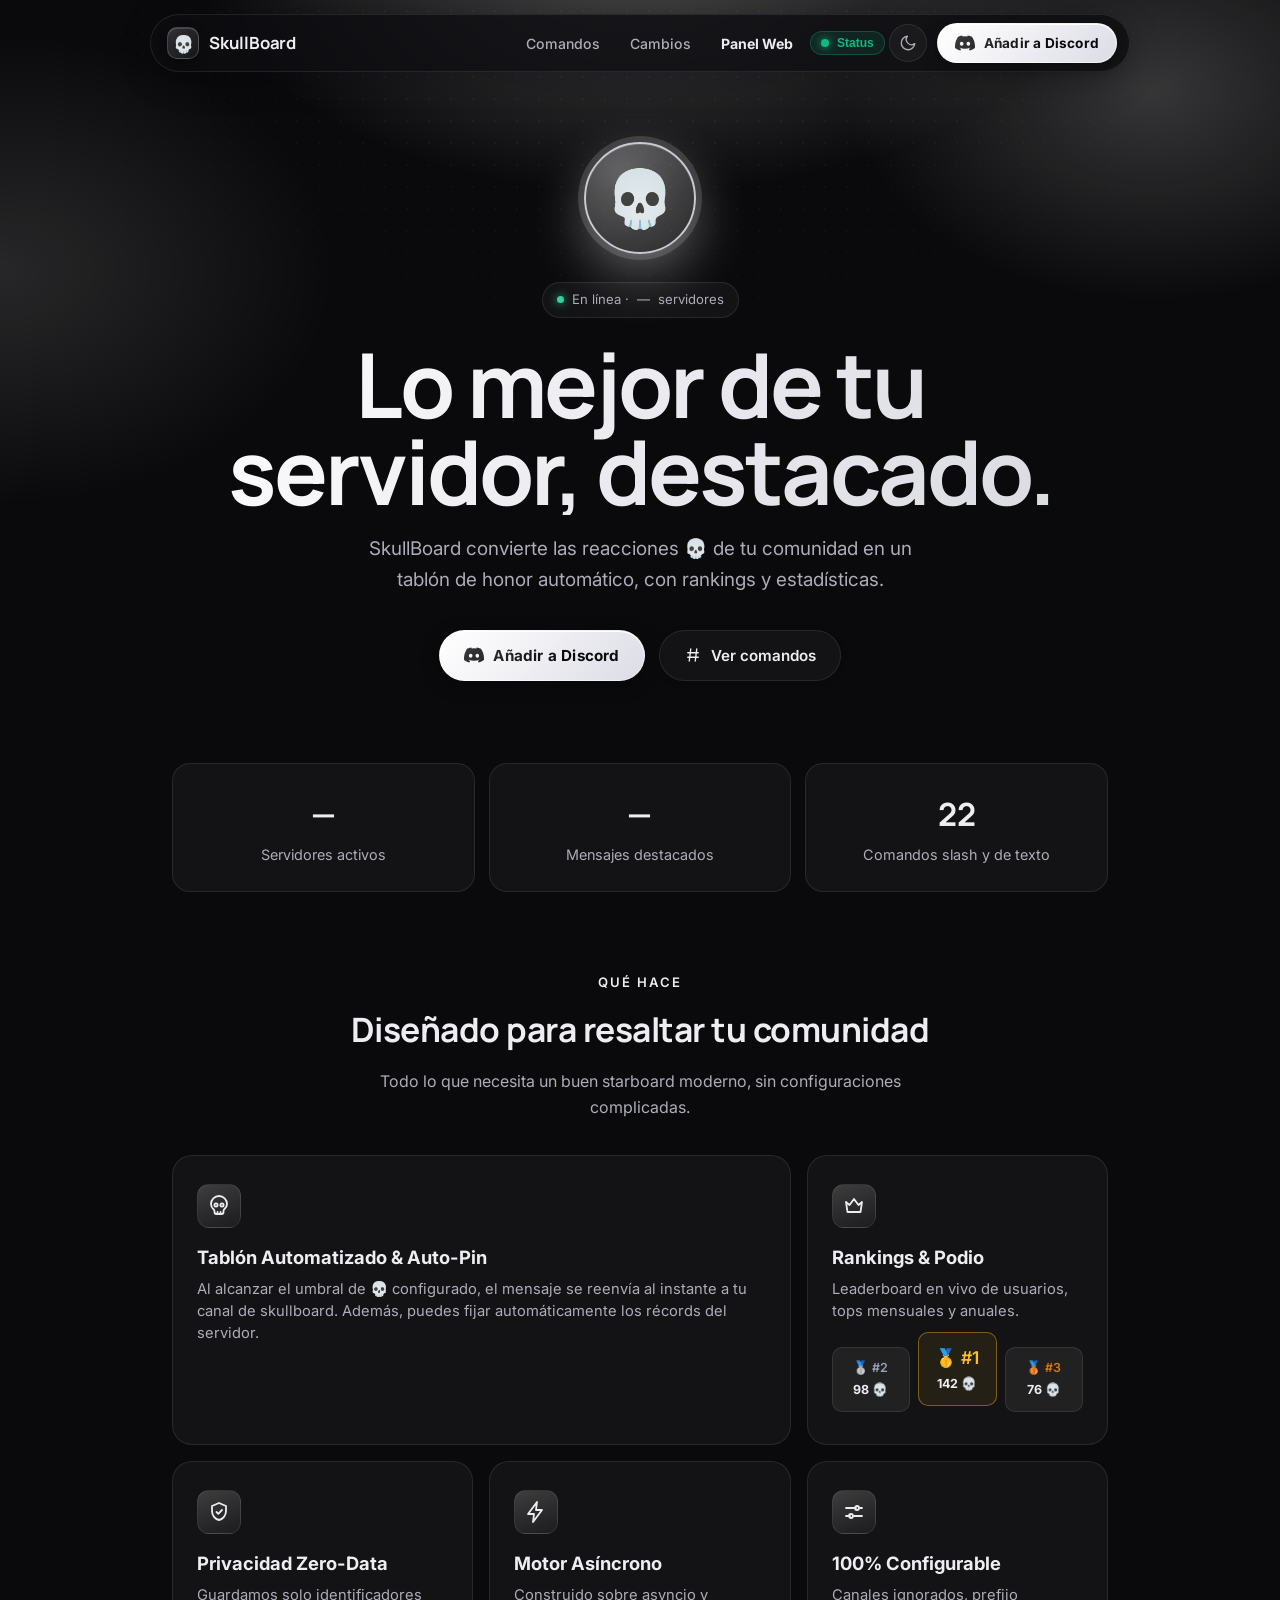
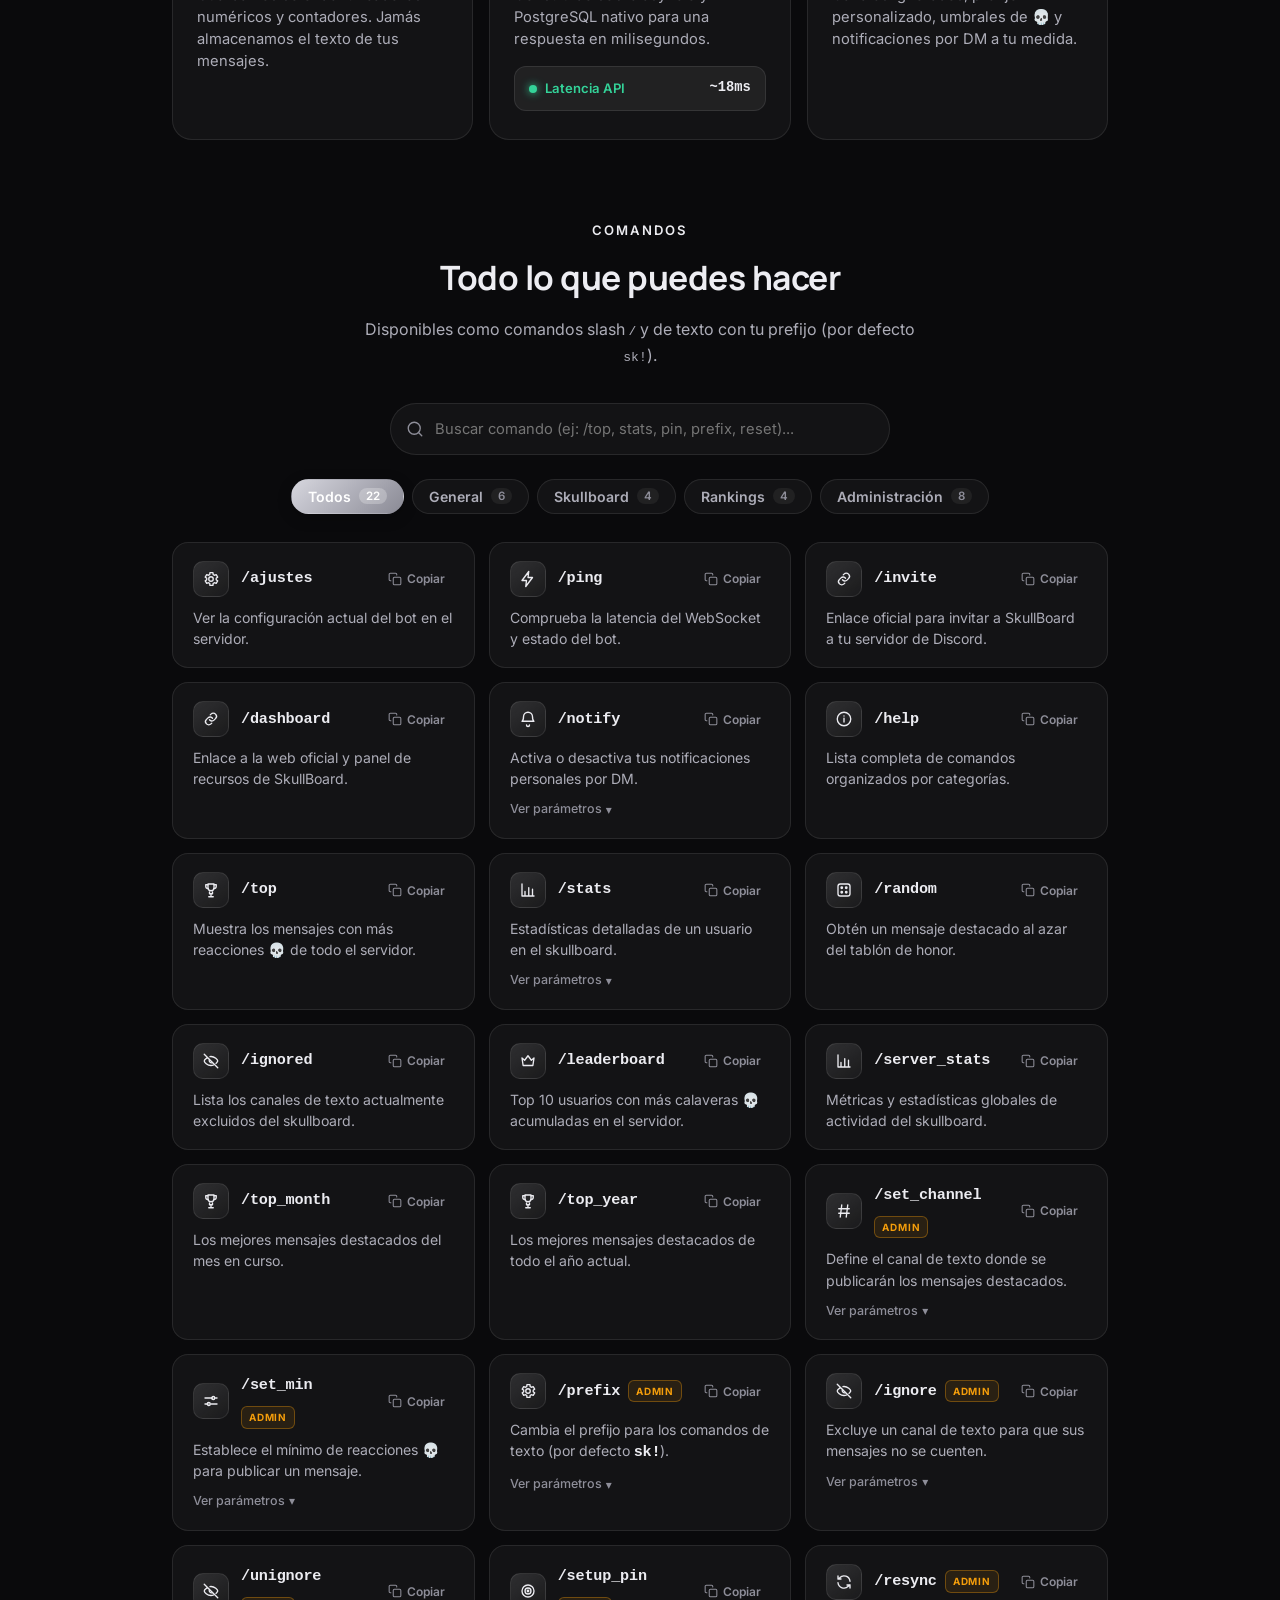
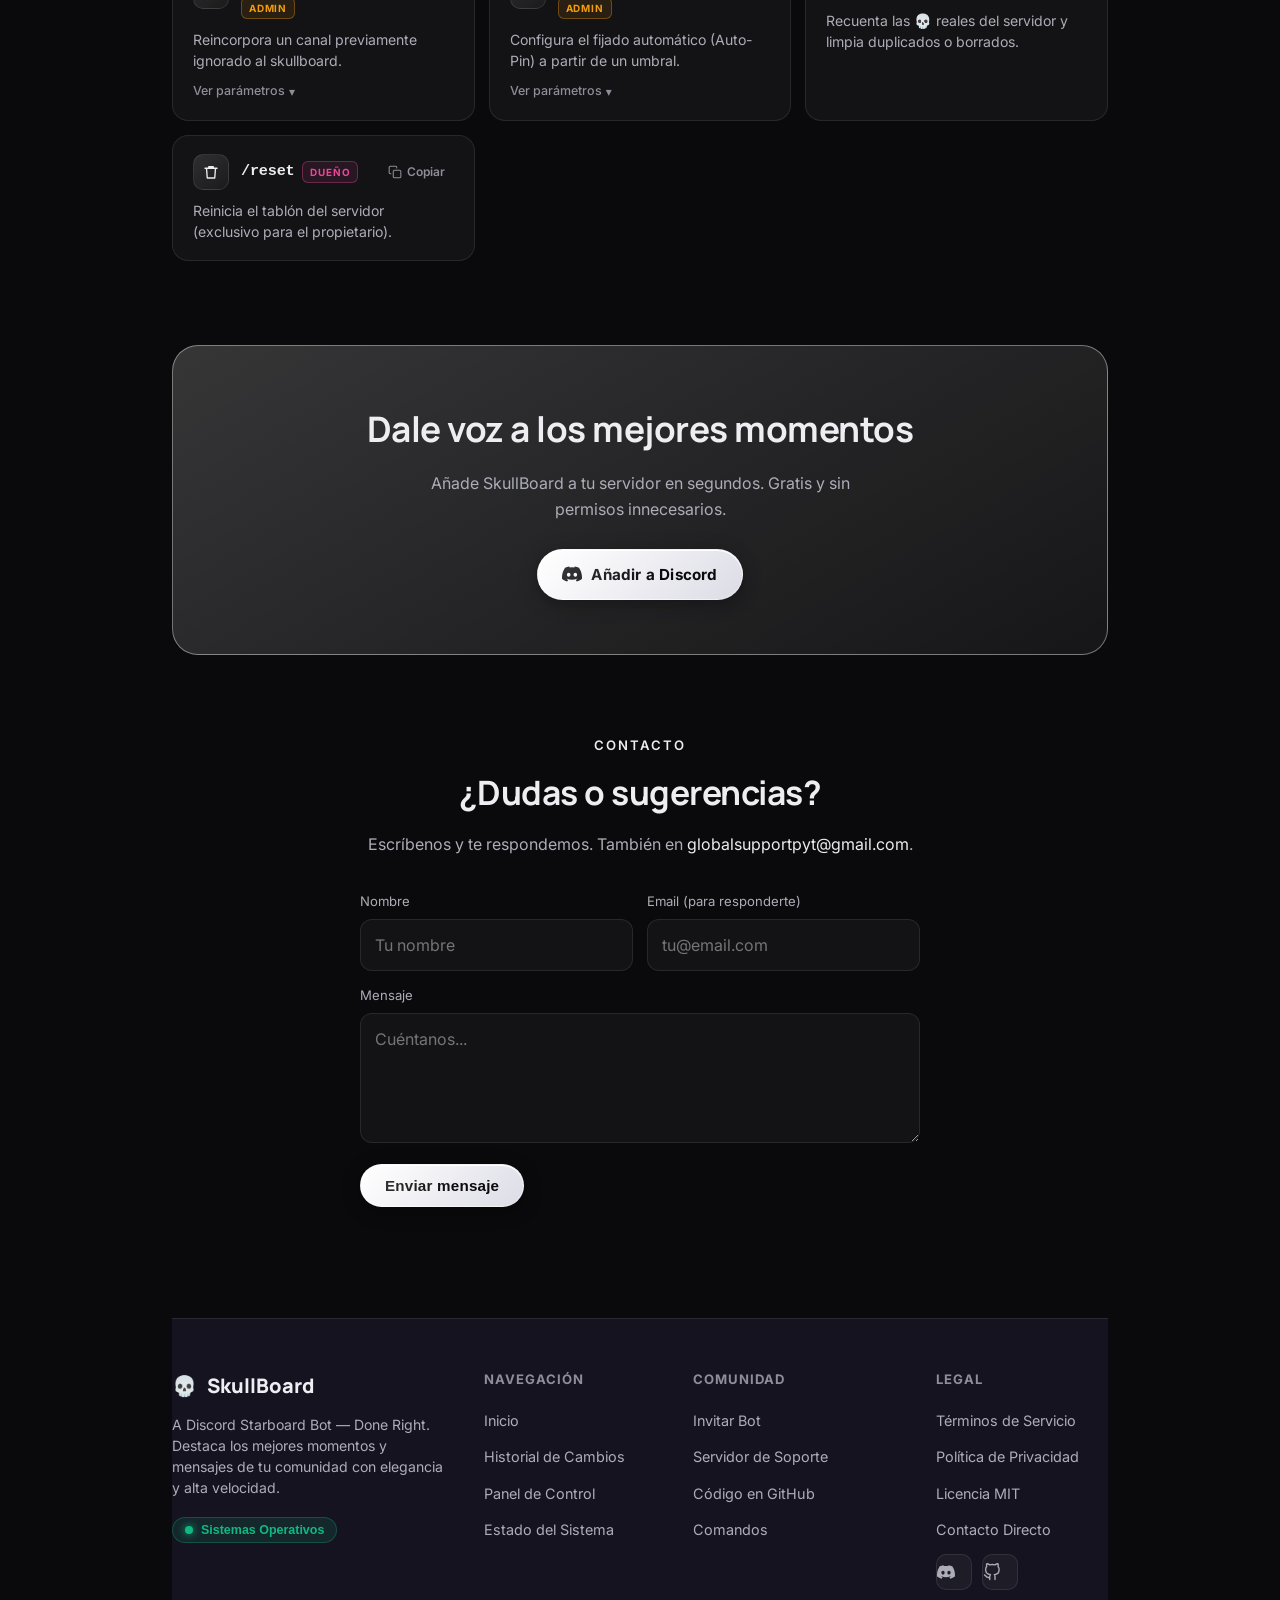
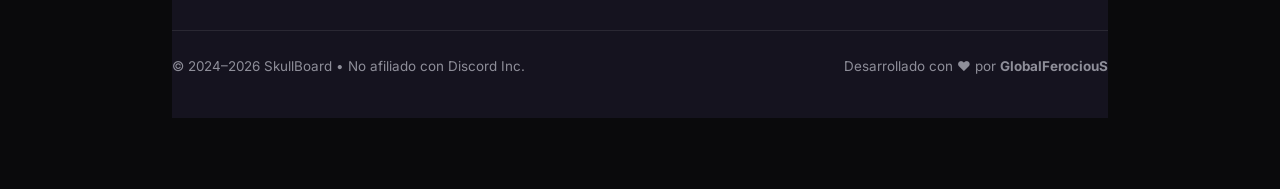
==== commit a4915499: "feat(ui): implement live status system, sapphire multi-column footer and humanized leaderboard with " ====
--- a/legal/index.html
+++ b/legal/index.html
@@ -71,6 +71,10 @@
             <a href="#comandos" class="nav-link">Comandos</a>
             <a href="/cambios" class="nav-link">Cambios</a>
             <a href="/dashboard" class="nav-link" style="color:var(--violet-2); font-weight:700;">Panel Web</a>
+            <button type="button" class="status-pill open-status-modal" title="Estado de la infraestructura" style="padding:4px 10px; font-size:0.75rem;">
+                <span class="status-dot"></span>
+                <span class="status-pill-text">Status</span>
+            </button>
             <button class="theme-toggle" id="theme-toggle" type="button" aria-label="Cambiar tema claro/oscuro">
                 <svg class="moon"><use href="#i-moon"/></svg><svg class="sun"><use href="#i-sun"/></svg>
             </button>
@@ -460,29 +464,123 @@
             </form>
         </section>
 
-        <footer class="site-footer">
-            <div class="f-main">
-                <a class="f-brand" href="/" aria-label="SkullBoard Inicio">
-                    <span class="mark">💀</span>
-                    <div class="f-brand-text">
-                        <span class="f-name">SkullBoard</span>
-                        <span class="f-by">Desarrollado por <b>GlobalFerociouS</b></span>
-                    </div>
-                </a>
-                <nav class="f-nav" aria-label="Navegación del pie de página">
-                    <a href="#contacto">Contacto</a>
-                    <a href="/terms">Términos de Servicio</a>
-                    <a href="/privacy">Política de Privacidad</a>
-                </nav>
-            </div>
-            <div class="f-bottom">
-                <span class="f-copy">© 2026 SkullBoard · Todos los derechos reservados.</span>
-                <a href="#top" class="f-top-btn" aria-label="Volver arriba">
-                    <span>Arriba</span>
-                    <svg viewBox="0 0 24 24" fill="none" stroke="currentColor" stroke-width="2.5"><path d="m18 15-6-6-6 6"/></svg>
-                </a>
+        <!-- FOOTER PROFESIONAL MULTI-COLUMNA (ESTILO SAPPHIRE / MEE6) -->
+        <footer class="site-footer-v2">
+            <div class="footer-cols">
+                <!-- Columna 1: Marca & Eslogan -->
+                <div class="footer-brand-col">
+                    <a href="/" class="footer-brand-header">
+                        <span class="mark">💀</span> SkullBoard
+                    </a>
+                    <p class="footer-slogan">
+                        A Discord Starboard Bot — Done Right.<br>
+                        Destaca los mejores momentos y mensajes de tu comunidad con elegancia y alta velocidad.
+                    </p>
+                    <div style="margin-top:4px;">
+                        <button type="button" class="status-pill open-status-modal" title="Ver estado de infraestructura">
+                            <span class="status-dot"></span>
+                            <span class="status-pill-text">Sistemas Operativos</span>
+                        </button>
+                    </div>
+                </div>
+
+                <!-- Columna 2: Navegación -->
+                <div class="footer-col">
+                    <h4>Navegación</h4>
+                    <ul>
+                        <li><a href="/">Inicio</a></li>
+                        <li><a href="/cambios">Historial de Cambios</a></li>
+                        <li><a href="/dashboard">Panel de Control</a></li>
+                        <li><a href="#status" class="open-status-modal">Estado del Sistema</a></li>
+                    </ul>
+                </div>
+
+                <!-- Columna 3: Comunidad & Recursos -->
+                <div class="footer-col">
+                    <h4>Comunidad</h4>
+                    <ul>
+                        <li><a href="https://discord.com/oauth2/authorize?client_id=1367463352774955059&permissions=277025508352&scope=bot+applications.commands" target="_blank" rel="noopener">Invitar Bot</a></li>
+                        <li><a href="https://discord.gg/GvFn2ZqY8E" target="_blank" rel="noopener">Servidor de Soporte</a></li>
+                        <li><a href="https://github.com/ParedesYTecho/Skullboard" target="_blank" rel="noopener">Código en GitHub</a></li>
+                        <li><a href="#comandos">Comandos</a></li>
+                    </ul>
+                </div>
+
+                <!-- Columna 4: Legal & Confianza -->
+                <div class="footer-col">
+                    <h4>Legal</h4>
+                    <ul>
+                        <li><a href="/terms">Términos de Servicio</a></li>
+                        <li><a href="/privacy">Política de Privacidad</a></li>
+                        <li><a href="https://github.com/ParedesYTecho/Skullboard/blob/main/LICENSE" target="_blank" rel="noopener">Licencia MIT</a></li>
+                        <li><a href="#contacto">Contacto Directo</a></li>
+                    </ul>
+                    <div class="footer-socials">
+                        <a href="https://discord.gg/GvFn2ZqY8E" class="social-btn" target="_blank" rel="noopener" aria-label="Discord">
+                            <svg><use href="#i-discord"/></svg>
+                        </a>
+                        <a href="https://github.com/ParedesYTecho/Skullboard" class="social-btn" target="_blank" rel="noopener" aria-label="GitHub">
+                            <svg viewBox="0 0 24 24" fill="none" stroke="currentColor" stroke-width="2" stroke-linecap="round" stroke-linejoin="round"><path d="M9 19c-5 1.5-5-2.5-7-3m14 6v-3.87a3.37 3.37 0 0 0-.94-2.61c3.14-.35 6.44-1.54 6.44-7A5.44 5.44 0 0 0 20 4.77 5.07 5.07 0 0 0 19.91 1S18.73.65 16 2.48a13.38 13.38 0 0 0-7 0C6.27.65 5.09 1 5.09 1A5.07 5.07 0 0 0 5 4.77a5.44 5.44 0 0 0-1.5 3.78c0 5.42 3.3 6.61 6.44 7A3.37 3.37 0 0 0 9 18.13V22"/></svg>
+                        </a>
+                    </div>
+                </div>
+            </div>
+
+            <!-- Barra Inferior -->
+            <div class="footer-bottom-bar">
+                <span>© 2024–2026 SkullBoard • No afiliado con Discord Inc.</span>
+                <span>Desarrollado con ❤️ por <strong>GlobalFerociouS</strong></span>
             </div>
         </footer>
+    </div>
+
+    <!-- MODAL DE ESTADO DEL SISTEMA -->
+    <div id="status-modal-overlay" class="status-modal-overlay" role="dialog" aria-modal="true" aria-labelledby="status-modal-title">
+        <div class="status-modal-card">
+            <div class="status-modal-head">
+                <h3 id="status-modal-title">
+                    <span class="status-dot"></span> Estado de la Infraestructura
+                </h3>
+                <button type="button" class="status-modal-close" id="btn-close-status-modal" aria-label="Cerrar modal">✕</button>
+            </div>
+            <div class="status-grid">
+                <div class="status-card-item">
+                    <div class="status-card-top">
+                        <span class="status-card-title">Bot Discord</span>
+                        <span class="pill ok" id="status-bot-badge">● Online</span>
+                    </div>
+                    <div class="status-card-val" id="status-bot-ping">-- ms</div>
+                    <div class="status-card-sub" id="status-bot-shards">1 Shard · Gateway activo</div>
+                </div>
+                <div class="status-card-item">
+                    <div class="status-card-top">
+                        <span class="status-card-title">Base de Datos</span>
+                        <span class="pill ok" id="status-db-badge">● Operacional</span>
+                    </div>
+                    <div class="status-card-val" id="status-db-ping">-- ms</div>
+                    <div class="status-card-sub">Supabase PostgreSQL</div>
+                </div>
+                <div class="status-card-item">
+                    <div class="status-card-top">
+                        <span class="status-card-title">API Web REST</span>
+                        <span class="pill ok">● Operacional</span>
+                    </div>
+                    <div class="status-card-val">OK 200</div>
+                    <div class="status-card-sub">Flask Multi-threaded Engine</div>
+                </div>
+                <div class="status-card-item">
+                    <div class="status-card-top">
+                        <span class="status-card-title">Tiempo Activo</span>
+                        <span class="pill ok">● 99.9%</span>
+                    </div>
+                    <div class="status-card-val" id="status-uptime-val">--</div>
+                    <div class="status-card-sub">Uptime continuo de sesión</div>
+                </div>
+            </div>
+            <div style="margin-top:20px; text-align:right;">
+                <button type="button" id="btn-refresh-status" class="btn btn-ghost btn-sm">🔄 Actualizar estado</button>
+            </div>
+        </div>
     </div>
 
     <script>
@@ -835,6 +933,61 @@
             }
         });
 
+        // Estado del sistema (Status API & Modal)
+        async function fetchSystemStatus() {
+            try {
+                const res = await fetch(`${API_BASE}/api/status`);
+                const data = await res.json();
+                if (data.ok) {
+                    const botPing = document.getElementById('status-bot-ping');
+                    if (botPing) botPing.textContent = `${data.bot.latency_ms} ms`;
+                    const botShards = document.getElementById('status-bot-shards');
+                    if (botShards) botShards.textContent = `${data.bot.shards} Shard${data.bot.shards > 1 ? 's' : ''} · ${data.bot.guilds || 0} servidores`;
+                    const dbPing = document.getElementById('status-db-ping');
+                    if (dbPing) dbPing.textContent = `${data.database.latency_ms} ms`;
+                    const uptimeVal = document.getElementById('status-uptime-val');
+                    if (uptimeVal) uptimeVal.textContent = data.bot.uptime_formatted || 'Online';
+                    
+                    document.querySelectorAll('.status-pill-text').forEach(el => {
+                        el.textContent = data.all_operational ? 'Sistemas OK' : 'Degradado';
+                    });
+                }
+            } catch (e) {
+                // Fallback silencioso
+            }
+        }
+
+        const statusOverlay = document.getElementById('status-modal-overlay');
+        document.querySelectorAll('.open-status-modal').forEach(btn => {
+            btn.addEventListener('click', (e) => {
+                e.preventDefault();
+                if (statusOverlay) {
+                    statusOverlay.classList.add('active');
+                    fetchSystemStatus();
+                }
+            });
+        });
+        const btnCloseModal = document.getElementById('btn-close-status-modal');
+        if (btnCloseModal && statusOverlay) {
+            btnCloseModal.addEventListener('click', () => statusOverlay.classList.remove('active'));
+        }
+        if (statusOverlay) {
+            statusOverlay.addEventListener('click', (e) => {
+                if (e.target === statusOverlay) statusOverlay.classList.remove('active');
+            });
+        }
+        const btnRefreshStatus = document.getElementById('btn-refresh-status');
+        if (btnRefreshStatus) {
+            btnRefreshStatus.addEventListener('click', () => {
+                btnRefreshStatus.textContent = 'Actualizando…';
+                fetchSystemStatus().finally(() => {
+                    setTimeout(() => btnRefreshStatus.textContent = '🔄 Actualizar estado', 500);
+                });
+            });
+        }
+
+        fetchSystemStatus();
+
         // Service Worker Register
         if ('serviceWorker' in navigator) {
             window.addEventListener('load', () => {
--- a/legal/styles.css
+++ b/legal/styles.css
@@ -733,14 +733,14 @@
     text-decoration: none;
 }
 
-/* ====== Tema claro (Muted Darker Slate / Confort sin deslumbramiento) ====== */
+/* ====== Tema claro (Gris Cerámico / Muted Slate Confort sin deslumbramiento) ====== */
 :root[data-theme="light"] {
-    --bg: #f8fafc;
-    --bg-soft: #f1f5f9;
-    --surface: #ffffff;
-    --surface-2: #f8fafc;
-    --border: rgba(15, 23, 42, 0.08);
-    --border-strong: rgba(15, 23, 42, 0.20);
+    --bg: #f0f2f5;
+    --bg-soft: #e8ecf0;
+    --surface: #f8f9fb;
+    --surface-2: #eaedf1;
+    --border: rgba(15, 23, 42, 0.10);
+    --border-strong: rgba(15, 23, 42, 0.22);
     --violet: #6366f1;
     --violet-2: #4f46e5;
     --violet-deep: #4338ca;
@@ -1995,25 +1995,222 @@
 }
 
 /* ═══════════════════════════════════════════════════════════════════════════════
-   🎛️ DASHBOARD UI DESIGN SYSTEM COMPONENTS
+   🎛️ DASHBOARD UI DESIGN SYSTEM COMPONENTS (ESTILO WEREWOLF)
    ═══════════════════════════════════════════════════════════════════════════════ */
+
+/* Cabecera de Selección de Servidores */
+.servers-head {
+    margin-bottom: 28px;
+    text-align: left;
+}
+
+.servers-eyebrow {
+    font-size: 0.8rem;
+    font-weight: 700;
+    text-transform: uppercase;
+    letter-spacing: 0.08em;
+    color: var(--violet-2);
+    margin-bottom: 6px;
+}
+
+.servers-head h1 {
+    font-size: 1.85rem;
+    font-weight: 800;
+    letter-spacing: -0.5px;
+    color: var(--ink);
+    margin-bottom: 6px;
+}
+
+.servers-summary {
+    color: var(--ink-soft);
+    font-size: 0.95rem;
+}
+
+/* Buscador de Servidores */
+.guild-search-wrap {
+    margin-bottom: 24px;
+    position: relative;
+    max-width: 440px;
+}
+
+.guild-search-wrap input {
+    width: 100%;
+    padding: 12px 16px 12px 42px;
+    border-radius: 12px;
+    background: var(--surface);
+    border: 1px solid var(--border);
+    color: var(--ink);
+    font-size: 0.92rem;
+    font-family: inherit;
+    outline: none;
+    transition: border-color .2s ease, box-shadow .2s ease;
+}
+
+.guild-search-wrap input:focus {
+    border-color: var(--violet);
+    box-shadow: 0 0 0 3px var(--glow);
+}
+
+.guild-search-icon {
+    position: absolute;
+    left: 14px;
+    top: 50%;
+    transform: translateY(-50%);
+    width: 18px;
+    height: 18px;
+    color: var(--ink-dim);
+    pointer-events: none;
+}
+
+/* Cuadrícula de Servidores */
+.guild-grid {
+    display: grid;
+    grid-template-columns: repeat(auto-fill, minmax(280px, 1fr));
+    gap: 16px;
+    list-style: none;
+    padding: 0;
+    margin: 0;
+}
+
 .guild-card {
     display: flex;
     flex-direction: column;
+    justify-content: space-between;
     padding: 22px;
     background: var(--surface);
     border: 1px solid var(--border);
-    border-radius: var(--radius);
-    box-shadow: 0 4px 20px rgba(0, 0, 0, 0.05);
-    transition: transform .25s ease, border-color .25s ease, box-shadow .25s ease;
+    border-radius: 18px;
+    box-shadow: 0 4px 18px rgba(0, 0, 0, 0.04);
+    transition: transform .2s cubic-bezier(0.16, 1, 0.3, 1), border-color .2s ease, box-shadow .2s ease;
 }
 
 .guild-card:hover {
     transform: translateY(-3px);
     border-color: var(--border-strong);
-    box-shadow: 0 12px 32px rgba(0, 0, 0, 0.12);
-}
-
+    box-shadow: 0 12px 32px rgba(0, 0, 0, 0.09);
+}
+
+.guild-card.inactive {
+    opacity: 0.88;
+}
+
+.guild-card.inactive:hover {
+    opacity: 1;
+}
+
+.guild-card-top {
+    display: flex;
+    align-items: center;
+    justify-content: space-between;
+    gap: 12px;
+    margin-bottom: 14px;
+}
+
+.guild-card-icon {
+    width: 52px;
+    height: 52px;
+    border-radius: 16px;
+    object-fit: cover;
+    border: 1px solid var(--border);
+    flex-shrink: 0;
+}
+
+.guild-card-icon-fallback {
+    width: 52px;
+    height: 52px;
+    border-radius: 16px;
+    background: var(--surface-2);
+    border: 1px solid var(--border);
+    display: grid;
+    place-items: center;
+    font-size: 1.35rem;
+    font-weight: 800;
+    color: var(--ink);
+    flex-shrink: 0;
+}
+
+.guild-card-name {
+    font-size: 1.12rem;
+    font-weight: 700;
+    color: var(--ink);
+    margin-bottom: 4px;
+    white-space: nowrap;
+    overflow: hidden;
+    text-overflow: ellipsis;
+}
+
+.guild-card-sub {
+    font-size: 0.85rem;
+    color: var(--ink-soft);
+    margin-bottom: 18px;
+    line-height: 1.45;
+    min-height: 38px;
+}
+
+.guild-card-cta {
+    margin-top: auto;
+    display: flex;
+}
+
+.guild-card-cta .btn {
+    width: 100%;
+    justify-content: center;
+    padding: 10px 16px;
+    font-size: 0.88rem;
+}
+
+/* Badges minimalistas */
+.pill.ok {
+    background: rgba(16, 185, 129, 0.12);
+    color: #10b981;
+    border: 1px solid rgba(16, 185, 129, 0.28);
+    font-size: 0.74rem;
+    font-weight: 600;
+    padding: 3px 10px;
+    border-radius: 20px;
+    display: inline-flex;
+    align-items: center;
+    gap: 5px;
+}
+
+.pill.pill-info {
+    background: var(--surface-2);
+    color: var(--ink-dim);
+    border: 1px solid var(--border);
+    font-size: 0.74rem;
+    font-weight: 600;
+    padding: 3px 10px;
+    border-radius: 20px;
+    display: inline-flex;
+    align-items: center;
+    gap: 5px;
+}
+
+/* Botón de Cambiar Servidor en Cabecera */
+.btn-switch-guild {
+    display: inline-flex;
+    align-items: center;
+    gap: 6px;
+    padding: 6px 12px;
+    border-radius: 10px;
+    font-size: 0.82rem;
+    font-weight: 600;
+    background: var(--surface-2);
+    border: 1px solid var(--border);
+    color: var(--ink);
+    cursor: pointer;
+    text-decoration: none;
+    transition: background .15s ease, border-color .15s ease, transform .15s ease;
+}
+
+.btn-switch-guild:hover {
+    background: var(--surface);
+    border-color: var(--border-strong);
+    transform: translateX(-2px);
+    text-decoration: none;
+}
+
+/* Inputs y Selects */
 .form-control-input {
     width: 100%;
     padding: 12px 16px;
@@ -2030,6 +2227,36 @@
 .form-control-input:focus {
     border-color: var(--violet);
     box-shadow: 0 0 0 3px var(--glow);
+}
+
+/* Corrección de visualización para selects en Modo Oscuro y Claro */
+select.form-control-input {
+    appearance: none;
+    background-image: url("data:image/svg+xml,%3Csvg xmlns='http://www.w3.org/2000/svg' width='16' height='16' viewBox='0 0 24 24' fill='none' stroke='%238e8e99' stroke-width='2' stroke-linecap='round' stroke-linejoin='round'%3E%3Cpolyline points='6 9 12 15 18 9'%3E%3C/polyline%3E%3C/svg%3E");
+    background-repeat: no-repeat;
+    background-position: right 14px center;
+    background-size: 16px;
+    padding-right: 40px;
+    cursor: pointer;
+}
+
+select.form-control-input,
+select.form-control-input option {
+    background-color: var(--surface-2);
+    color: var(--ink);
+}
+
+/* Skeleton Loaders */
+.skeleton {
+    background: linear-gradient(90deg, var(--surface-2) 25%, var(--border) 50%, var(--surface-2) 75%);
+    background-size: 200% 100%;
+    animation: skeleton-shimmer 1.5s infinite;
+    border-radius: 10px;
+}
+
+@keyframes skeleton-shimmer {
+    0% { background-position: 200% 0; }
+    100% { background-position: -200% 0; }
 }
 
 .segmented-tabs {
@@ -2311,4 +2538,494 @@
     }
 }
 
-
+@media (max-width: 420px) {
+    .segmented-tabs {
+        width: 100%;
+        display: flex;
+        justify-content: space-between;
+    }
+    .segmented-tab {
+        flex: 1;
+        justify-content: center;
+        padding: 6px 8px;
+        font-size: 0.78rem;
+        gap: 4px;
+    }
+}
+
+/* ═══════════════════════════════════════════════════════════════════════════════
+   🏛️ FOOTER MULTI-COLUMNA PROFESIONAL (ESTILO SAPPHIRE / MEE6)
+   ═══════════════════════════════════════════════════════════════════════════════ */
+.site-footer-v2 {
+    margin-top: 80px;
+    padding-top: 50px;
+    padding-bottom: 40px;
+    border-top: 1px solid var(--border);
+    background: var(--bg-soft);
+}
+
+.footer-cols {
+    display: grid;
+    grid-template-columns: 1.6fr 1fr 1.2fr 1fr;
+    gap: 36px;
+    margin-bottom: 40px;
+}
+
+.footer-brand-col {
+    display: flex;
+    flex-direction: column;
+    gap: 12px;
+}
+
+.footer-brand-header {
+    display: inline-flex;
+    align-items: center;
+    gap: 10px;
+    text-decoration: none;
+    color: var(--ink);
+    font-size: 1.25rem;
+    font-weight: 800;
+    font-family: var(--display);
+}
+
+.footer-brand-header:hover {
+    color: var(--violet);
+    text-decoration: none;
+}
+
+.footer-slogan {
+    font-size: 0.88rem;
+    color: var(--ink-soft);
+    line-height: 1.5;
+    max-width: 320px;
+    margin: 0;
+}
+
+.footer-col h4 {
+    font-size: 0.82rem;
+    font-weight: 700;
+    text-transform: uppercase;
+    letter-spacing: 0.08em;
+    color: var(--ink-dim);
+    margin: 0 0 16px 0;
+}
+
+.footer-col ul {
+    list-style: none;
+    padding: 0;
+    margin: 0;
+    display: flex;
+    flex-direction: column;
+    gap: 10px;
+}
+
+.footer-col a {
+    color: var(--ink-soft);
+    font-size: 0.9rem;
+    text-decoration: none;
+    transition: color .15s ease, transform .15s ease;
+    display: inline-flex;
+    align-items: center;
+    gap: 6px;
+}
+
+.footer-col a:hover {
+    color: var(--violet);
+    text-decoration: none;
+    transform: translateX(2px);
+}
+
+.footer-socials {
+    display: flex;
+    gap: 10px;
+    margin-top: 12px;
+}
+
+.social-btn {
+    width: 36px;
+    height: 36px;
+    border-radius: 10px;
+    background: var(--surface);
+    border: 1px solid var(--border);
+    display: grid;
+    place-items: center;
+    color: var(--ink-soft);
+    transition: all .2s ease;
+    text-decoration: none;
+}
+
+.social-btn svg {
+    width: 18px;
+    height: 18px;
+}
+
+.social-btn:hover {
+    color: var(--violet);
+    border-color: var(--border-strong);
+    transform: translateY(-2px);
+    box-shadow: 0 4px 12px rgba(0, 0, 0, 0.08);
+}
+
+.footer-bottom-bar {
+    display: flex;
+    align-items: center;
+    justify-content: space-between;
+    padding-top: 24px;
+    border-top: 1px solid var(--border);
+    font-size: 0.84rem;
+    color: var(--ink-dim);
+    flex-wrap: wrap;
+    gap: 16px;
+}
+
+.footer-bottom-bar a {
+    color: var(--ink-soft);
+    text-decoration: none;
+}
+
+.footer-bottom-bar a:hover {
+    color: var(--violet);
+}
+
+@media (max-width: 900px) {
+    .footer-cols {
+        grid-template-columns: 1fr 1fr;
+        gap: 30px;
+    }
+}
+
+@media (max-width: 580px) {
+    .footer-cols {
+        grid-template-columns: 1fr;
+        gap: 28px;
+    }
+    .footer-bottom-bar {
+        flex-direction: column;
+        align-items: flex-start;
+    }
+}
+
+/* ═══════════════════════════════════════════════════════════════════════════════
+   👑 LEADERBOARD HUMANIZADA CON DISCORD JUMP URLS
+   ═══════════════════════════════════════════════════════════════════════════════ */
+.lb-card {
+    display: flex;
+    align-items: center;
+    justify-content: space-between;
+    gap: 16px;
+    padding: 16px 20px;
+    background: var(--surface);
+    border: 1px solid var(--border);
+    border-radius: 16px;
+    transition: transform .2s cubic-bezier(0.16, 1, 0.3, 1), border-color .2s ease, box-shadow .2s ease;
+}
+
+.lb-card:hover {
+    transform: translateY(-2px);
+    border-color: var(--border-strong);
+    box-shadow: 0 8px 24px rgba(0, 0, 0, 0.06);
+}
+
+.lb-card-left {
+    display: flex;
+    align-items: center;
+    gap: 14px;
+    min-width: 0;
+}
+
+.lb-medal {
+    width: 36px;
+    height: 36px;
+    border-radius: 10px;
+    display: grid;
+    place-items: center;
+    font-weight: 800;
+    font-size: 1.1rem;
+    flex-shrink: 0;
+}
+
+.lb-medal.rank-1 {
+    background: rgba(245, 158, 11, 0.15);
+    color: #f59e0b;
+    border: 1px solid rgba(245, 158, 11, 0.35);
+}
+
+.lb-medal.rank-2 {
+    background: rgba(148, 163, 184, 0.15);
+    color: #94a3b8;
+    border: 1px solid rgba(148, 163, 184, 0.35);
+}
+
+.lb-medal.rank-3 {
+    background: rgba(180, 83, 9, 0.15);
+    color: #d97706;
+    border: 1px solid rgba(180, 83, 9, 0.35);
+}
+
+.lb-medal.rank-other {
+    background: var(--surface-2);
+    color: var(--ink-dim);
+    font-size: 0.85rem;
+    font-weight: 700;
+    border: 1px solid var(--border);
+}
+
+.lb-avatar {
+    width: 42px;
+    height: 42px;
+    border-radius: 50%;
+    object-fit: cover;
+    border: 1px solid var(--border);
+    flex-shrink: 0;
+}
+
+.lb-avatar-fallback {
+    width: 42px;
+    height: 42px;
+    border-radius: 50%;
+    background: linear-gradient(135deg, var(--violet), var(--violet-2));
+    color: #ffffff;
+    display: grid;
+    place-items: center;
+    font-weight: 700;
+    font-size: 1.15rem;
+    flex-shrink: 0;
+    border: 1px solid var(--border);
+}
+
+.lb-user-details {
+    display: flex;
+    flex-direction: column;
+    min-width: 0;
+}
+
+.lb-user-name {
+    font-weight: 700;
+    font-size: 0.96rem;
+    color: var(--ink);
+    white-space: nowrap;
+    overflow: hidden;
+    text-overflow: ellipsis;
+}
+
+.lb-user-handle {
+    font-size: 0.8rem;
+    color: var(--ink-dim);
+    white-space: nowrap;
+    overflow: hidden;
+    text-overflow: ellipsis;
+}
+
+.lb-card-right {
+    display: flex;
+    align-items: center;
+    gap: 12px;
+    flex-shrink: 0;
+}
+
+.lb-skull-record {
+    display: inline-flex;
+    align-items: center;
+    gap: 6px;
+    padding: 6px 14px;
+    border-radius: 20px;
+    font-weight: 800;
+    font-size: 0.95rem;
+    background: rgba(245, 158, 11, 0.12);
+    color: var(--gold);
+    border: 1px solid rgba(245, 158, 11, 0.25);
+}
+
+.btn-jump-discord {
+    display: inline-flex;
+    align-items: center;
+    gap: 6px;
+    padding: 7px 13px;
+    border-radius: 10px;
+    font-size: 0.82rem;
+    font-weight: 600;
+    background: var(--surface-2);
+    border: 1px solid var(--border);
+    color: var(--ink);
+    text-decoration: none;
+    transition: all .15s ease;
+}
+
+.btn-jump-discord:hover {
+    background: var(--violet);
+    color: #ffffff;
+    border-color: var(--violet);
+    text-decoration: none;
+    transform: translateY(-1px);
+    box-shadow: 0 4px 12px var(--glow);
+}
+
+@media (max-width: 540px) {
+    .lb-card {
+        flex-direction: column;
+        align-items: flex-start;
+        gap: 12px;
+    }
+    .lb-card-right {
+        width: 100%;
+        justify-content: space-between;
+    }
+}
+
+/* ═══════════════════════════════════════════════════════════════════════════════
+   🟢 SISTEMA DE STATUS (BOT + WEB + DATABASE) & MODAL
+   ═══════════════════════════════════════════════════════════════════════════════ */
+.status-pill {
+    display: inline-flex;
+    align-items: center;
+    gap: 8px;
+    padding: 5px 12px;
+    border-radius: 20px;
+    font-size: 0.78rem;
+    font-weight: 600;
+    background: rgba(16, 185, 129, 0.12);
+    color: #10b981;
+    border: 1px solid rgba(16, 185, 129, 0.28);
+    text-decoration: none;
+    cursor: pointer;
+    transition: all .2s ease;
+}
+
+.status-pill:hover {
+    background: rgba(16, 185, 129, 0.20);
+    border-color: rgba(16, 185, 129, 0.45);
+    text-decoration: none;
+}
+
+.status-dot {
+    width: 8px;
+    height: 8px;
+    border-radius: 50%;
+    background: #10b981;
+    box-shadow: 0 0 8px #10b981;
+    animation: status-pulse-green 2s infinite;
+}
+
+@keyframes status-pulse-green {
+    0%, 100% {
+        opacity: 1;
+        transform: scale(1);
+    }
+    50% {
+        opacity: 0.4;
+        transform: scale(0.85);
+    }
+}
+
+.status-modal-overlay {
+    position: fixed;
+    top: 0;
+    left: 0;
+    right: 0;
+    bottom: 0;
+    background: rgba(0, 0, 0, 0.65);
+    backdrop-filter: blur(6px);
+    z-index: 1000;
+    display: none;
+    place-items: center;
+    padding: 20px;
+}
+
+.status-modal-overlay.active {
+    display: grid;
+}
+
+.status-modal-card {
+    background: var(--surface);
+    border: 1px solid var(--border);
+    border-radius: 20px;
+    width: 100%;
+    max-width: 560px;
+    padding: 28px;
+    box-shadow: 0 20px 48px rgba(0, 0, 0, 0.25);
+    animation: tab-fade-in 0.2s ease-out;
+}
+
+.status-modal-head {
+    display: flex;
+    align-items: center;
+    justify-content: space-between;
+    margin-bottom: 20px;
+}
+
+.status-modal-head h3 {
+    margin: 0;
+    font-size: 1.25rem;
+    font-weight: 800;
+    color: var(--ink);
+    display: flex;
+    align-items: center;
+    gap: 8px;
+}
+
+.status-modal-close {
+    background: var(--surface-2);
+    border: 1px solid var(--border);
+    border-radius: 8px;
+    width: 32px;
+    height: 32px;
+    display: grid;
+    place-items: center;
+    font-size: 1.1rem;
+    color: var(--ink-soft);
+    cursor: pointer;
+    transition: all .15s ease;
+}
+
+.status-modal-close:hover {
+    background: var(--surface);
+    color: var(--ink);
+}
+
+.status-grid {
+    display: grid;
+    grid-template-columns: 1fr 1fr;
+    gap: 14px;
+}
+
+@media (max-width: 480px) {
+    .status-grid {
+        grid-template-columns: 1fr;
+    }
+}
+
+.status-card-item {
+    background: var(--surface-2);
+    border: 1px solid var(--border);
+    border-radius: 14px;
+    padding: 16px;
+}
+
+.status-card-top {
+    display: flex;
+    align-items: center;
+    justify-content: space-between;
+    margin-bottom: 8px;
+}
+
+.status-card-title {
+    font-size: 0.8rem;
+    font-weight: 700;
+    text-transform: uppercase;
+    letter-spacing: 0.06em;
+    color: var(--ink-dim);
+}
+
+.status-card-val {
+    font-size: 1.35rem;
+    font-weight: 800;
+    color: var(--ink);
+}
+
+.status-card-sub {
+    font-size: 0.78rem;
+    color: var(--ink-soft);
+    margin-top: 4px;
+}
+
+
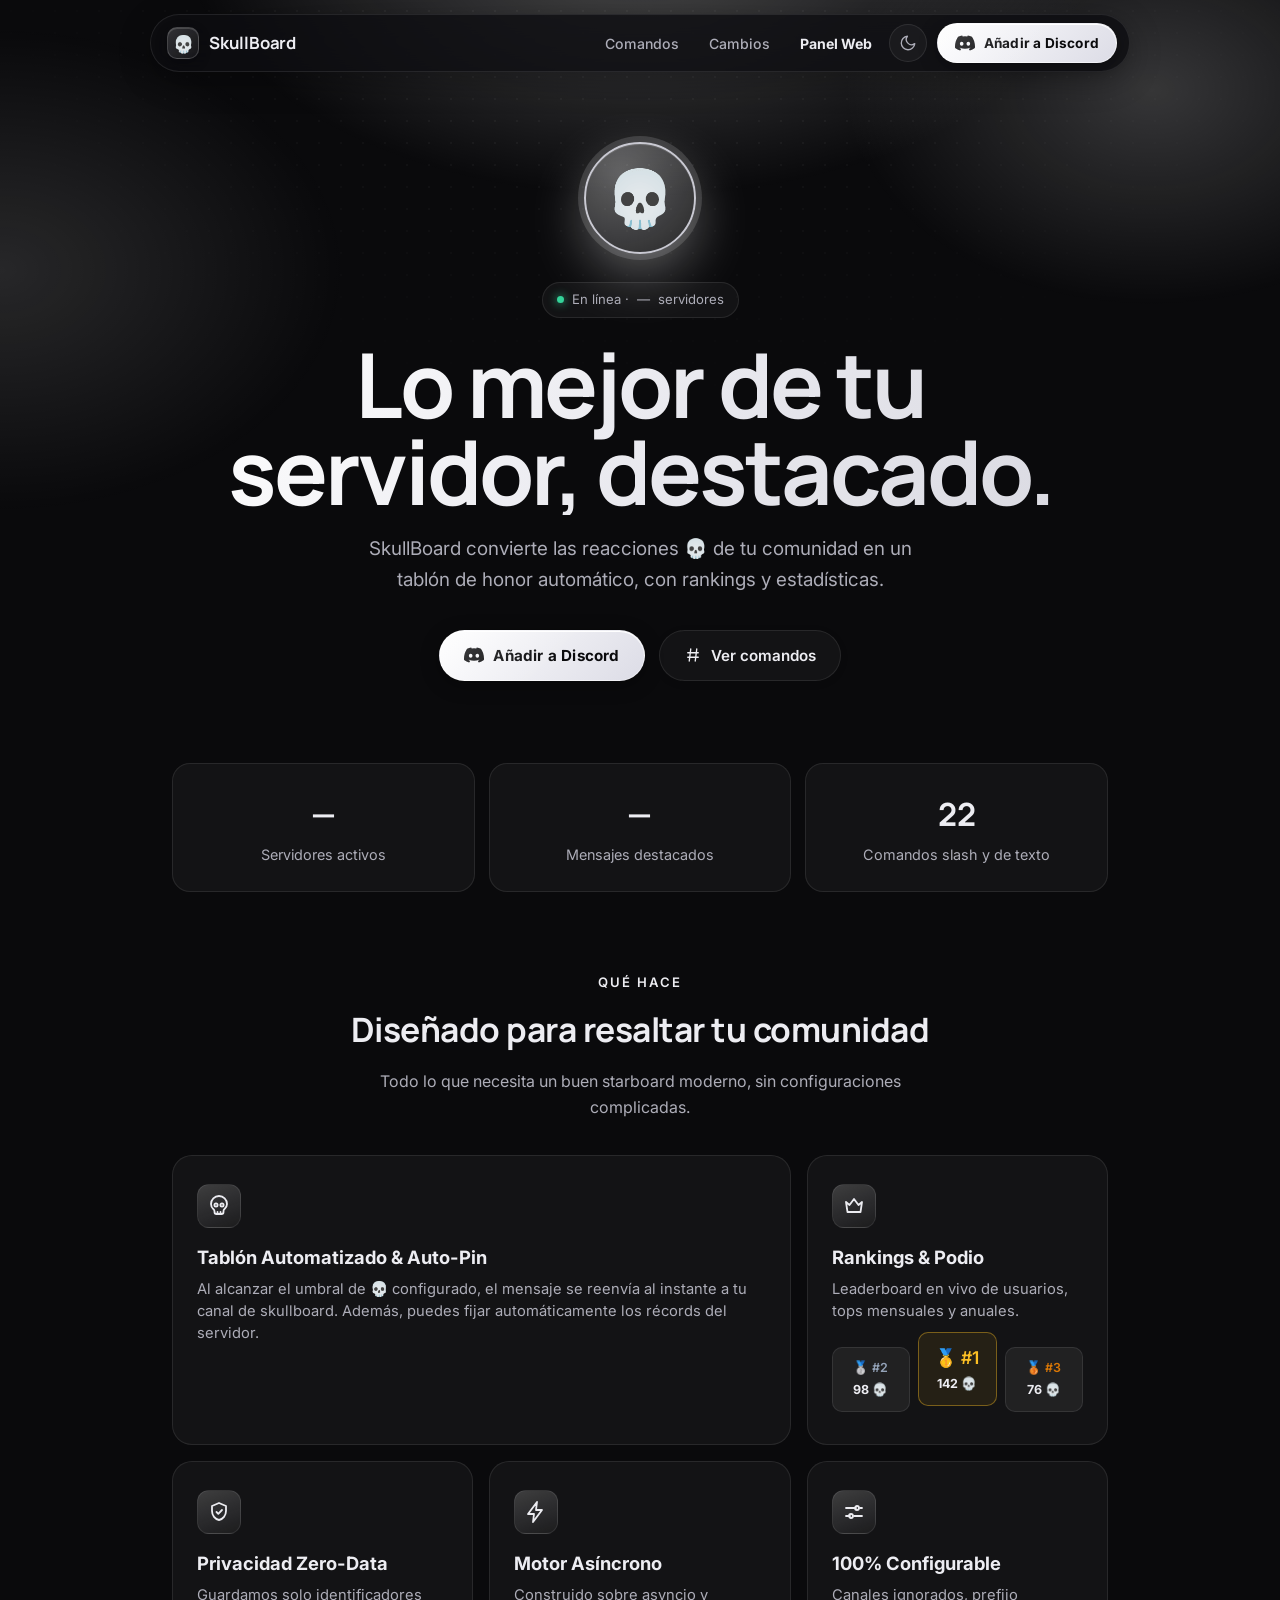
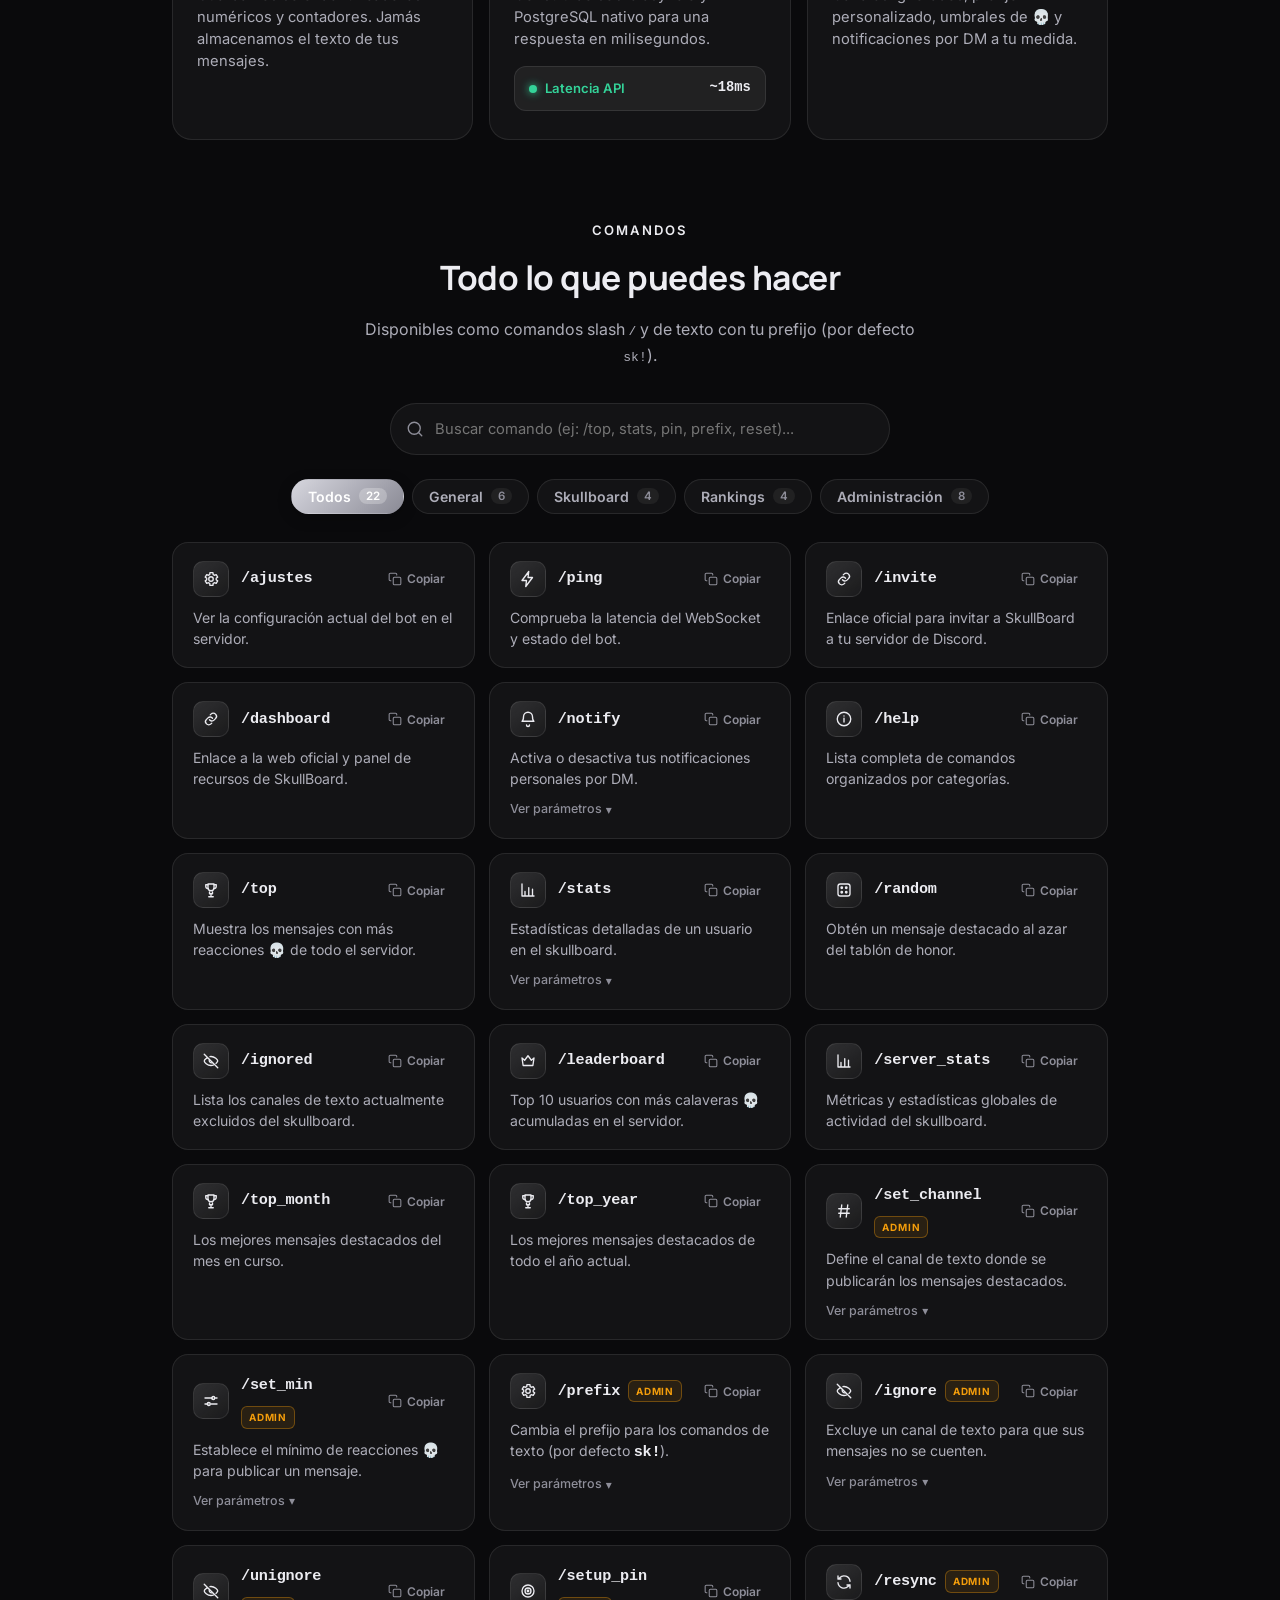
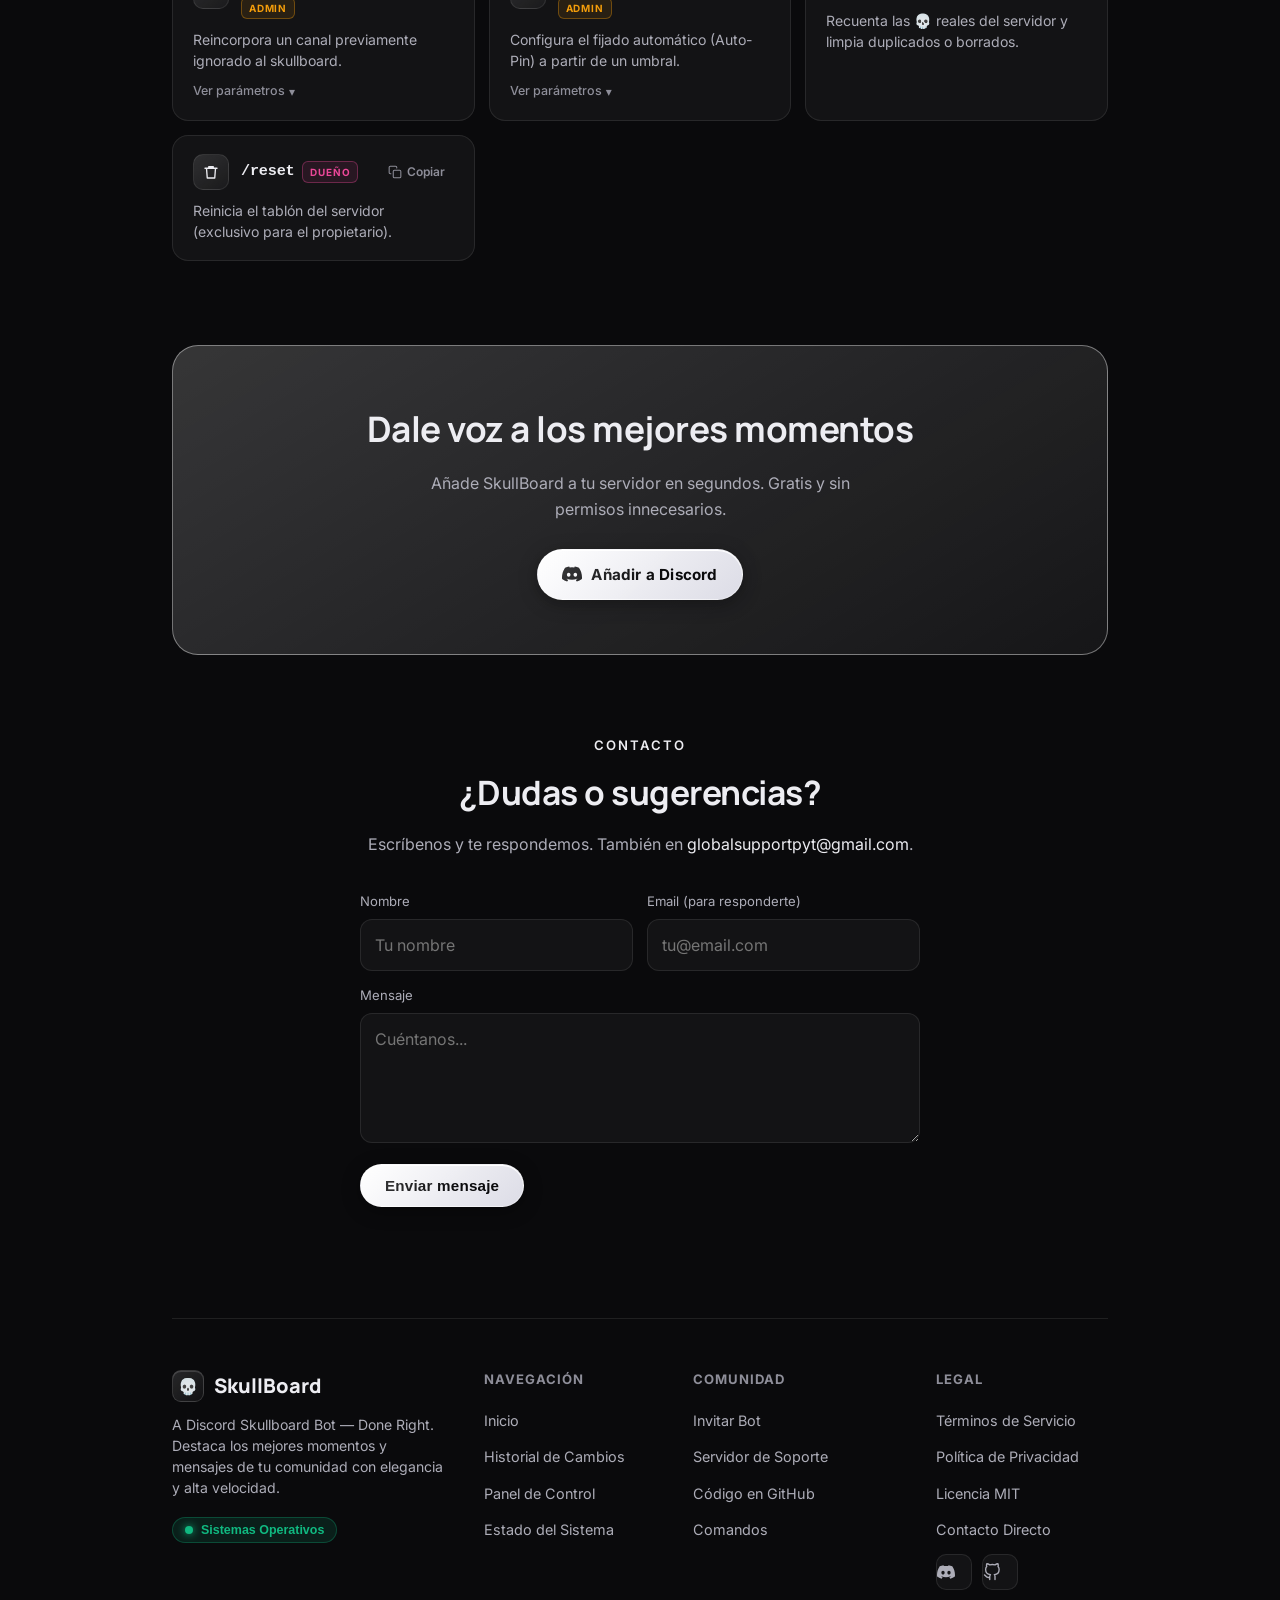
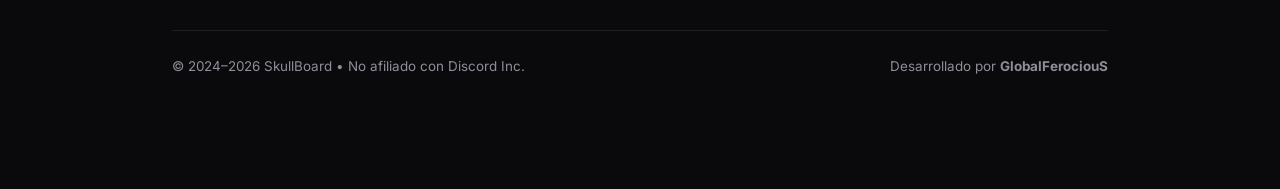
==== commit 5dfbeecc: "feat(v2.5.2): smart sticky navbar sapphire, inputs numericos, fix canales, erradicacion de starboard" ====
--- a/legal/index.html
+++ b/legal/index.html
@@ -71,10 +71,6 @@
             <a href="#comandos" class="nav-link">Comandos</a>
             <a href="/cambios" class="nav-link">Cambios</a>
             <a href="/dashboard" class="nav-link" style="color:var(--violet-2); font-weight:700;">Panel Web</a>
-            <button type="button" class="status-pill open-status-modal" title="Estado de la infraestructura" style="padding:4px 10px; font-size:0.75rem;">
-                <span class="status-dot"></span>
-                <span class="status-pill-text">Status</span>
-            </button>
             <button class="theme-toggle" id="theme-toggle" type="button" aria-label="Cambiar tema claro/oscuro">
                 <svg class="moon"><use href="#i-moon"/></svg><svg class="sun"><use href="#i-sun"/></svg>
             </button>
@@ -470,10 +466,10 @@
                 <!-- Columna 1: Marca & Eslogan -->
                 <div class="footer-brand-col">
                     <a href="/" class="footer-brand-header">
-                        <span class="mark">💀</span> SkullBoard
+                        <span class="f-brand-mark">💀</span> SkullBoard
                     </a>
                     <p class="footer-slogan">
-                        A Discord Starboard Bot — Done Right.<br>
+                        A Discord Skullboard Bot — Done Right.<br>
                         Destaca los mejores momentos y mensajes de tu comunidad con elegancia y alta velocidad.
                     </p>
                     <div style="margin-top:4px;">
@@ -529,7 +525,7 @@
             <!-- Barra Inferior -->
             <div class="footer-bottom-bar">
                 <span>© 2024–2026 SkullBoard • No afiliado con Discord Inc.</span>
-                <span>Desarrollado con ❤️ por <strong>GlobalFerociouS</strong></span>
+                <span>Desarrollado por <strong>GlobalFerociouS</strong></span>
             </div>
         </footer>
     </div>
@@ -576,9 +572,6 @@
                     <div class="status-card-val" id="status-uptime-val">--</div>
                     <div class="status-card-sub">Uptime continuo de sesión</div>
                 </div>
-            </div>
-            <div style="margin-top:20px; text-align:right;">
-                <button type="button" id="btn-refresh-status" class="btn btn-ghost btn-sm">🔄 Actualizar estado</button>
             </div>
         </div>
     </div>
@@ -976,14 +969,19 @@
                 if (e.target === statusOverlay) statusOverlay.classList.remove('active');
             });
         }
-        const btnRefreshStatus = document.getElementById('btn-refresh-status');
-        if (btnRefreshStatus) {
-            btnRefreshStatus.addEventListener('click', () => {
-                btnRefreshStatus.textContent = 'Actualizando…';
-                fetchSystemStatus().finally(() => {
-                    setTimeout(() => btnRefreshStatus.textContent = '🔄 Actualizar estado', 500);
-                });
-            });
+        // Smart Sticky Navbar (Hide on scroll down, reveal on scroll up - Sapphire Style)
+        let lastScrollY = window.scrollY;
+        const mainNav = document.querySelector('.nav');
+        if (mainNav) {
+            window.addEventListener('scroll', () => {
+                const currentScrollY = window.scrollY;
+                if (currentScrollY > lastScrollY && currentScrollY > 60) {
+                    mainNav.classList.add('nav-hidden');
+                } else {
+                    mainNav.classList.remove('nav-hidden');
+                }
+                lastScrollY = Math.max(0, currentScrollY);
+            }, { passive: true });
         }
 
         fetchSystemStatus();
--- a/legal/styles.css
+++ b/legal/styles.css
@@ -93,7 +93,11 @@
     border: 1px solid var(--border);
     border-radius: 999px;
     box-shadow: 0 8px 32px rgba(0, 0, 0, 0.28);
-    transition: background .2s, border-color .2s, box-shadow .2s;
+    transition: transform 0.32s cubic-bezier(0.16, 1, 0.3, 1), background .2s, border-color .2s, box-shadow .2s;
+    will-change: transform;
+}
+.nav.nav-hidden {
+    transform: translateY(-140%);
 }
 .brand {
     display: inline-flex; align-items: center; gap: 10px;
@@ -2561,7 +2565,21 @@
     padding-top: 50px;
     padding-bottom: 40px;
     border-top: 1px solid var(--border);
-    background: var(--bg-soft);
+    background: transparent;
+}
+
+.f-brand-mark {
+    width: 32px;
+    height: 32px;
+    border-radius: 9px;
+    display: inline-grid;
+    place-items: center;
+    font-size: 16px;
+    line-height: 1;
+    background: linear-gradient(135deg, rgba(255, 255, 255, 0.12) 0%, rgba(255, 255, 255, 0.03) 100%);
+    border: 1px solid rgba(255, 255, 255, 0.14);
+    box-shadow: inset 0 1px 0 rgba(255, 255, 255, 0.15);
+    flex-shrink: 0;
 }
 
 .footer-cols {
@@ -3005,7 +3023,19 @@
     display: flex;
     align-items: center;
     justify-content: space-between;
+    gap: 8px;
     margin-bottom: 8px;
+}
+
+.status-card-top .pill {
+    white-space: nowrap;
+    flex-shrink: 0;
+    display: inline-flex;
+    align-items: center;
+    gap: 6px;
+    padding: 3px 9px;
+    font-size: 0.72rem;
+    line-height: 1.2;
 }
 
 .status-card-title {
@@ -3017,7 +3047,7 @@
 }
 
 .status-card-val {
-    font-size: 1.35rem;
+    font-size: 1.25rem;
     font-weight: 800;
     color: var(--ink);
 }
@@ -3028,4 +3058,44 @@
     margin-top: 4px;
 }
 
-
+/* Calavera con Huesos ☠️ en Mis Mensajes */
+.my-msg-icon-skull {
+    width: 38px;
+    height: 38px;
+    border-radius: 12px;
+    background: rgba(167, 139, 250, 0.14);
+    border: 1px solid rgba(167, 139, 250, 0.35);
+    box-shadow: 0 0 12px rgba(167, 139, 250, 0.2);
+    display: grid;
+    place-items: center;
+    font-size: 1.15rem;
+    flex-shrink: 0;
+}
+
+/* Inputs numéricos directos para umbrales */
+.cfg-num-row {
+    display: flex;
+    align-items: center;
+    gap: 12px;
+}
+
+.cfg-number-input {
+    width: 68px;
+    padding: 6px 10px;
+    border-radius: 8px;
+    background: var(--surface-2);
+    border: 1px solid var(--border);
+    color: var(--ink);
+    font-family: var(--font);
+    font-weight: 700;
+    font-size: 0.95rem;
+    text-align: center;
+    transition: border-color .15s ease;
+}
+
+.cfg-number-input:focus {
+    border-color: var(--violet);
+    outline: none;
+}
+
+
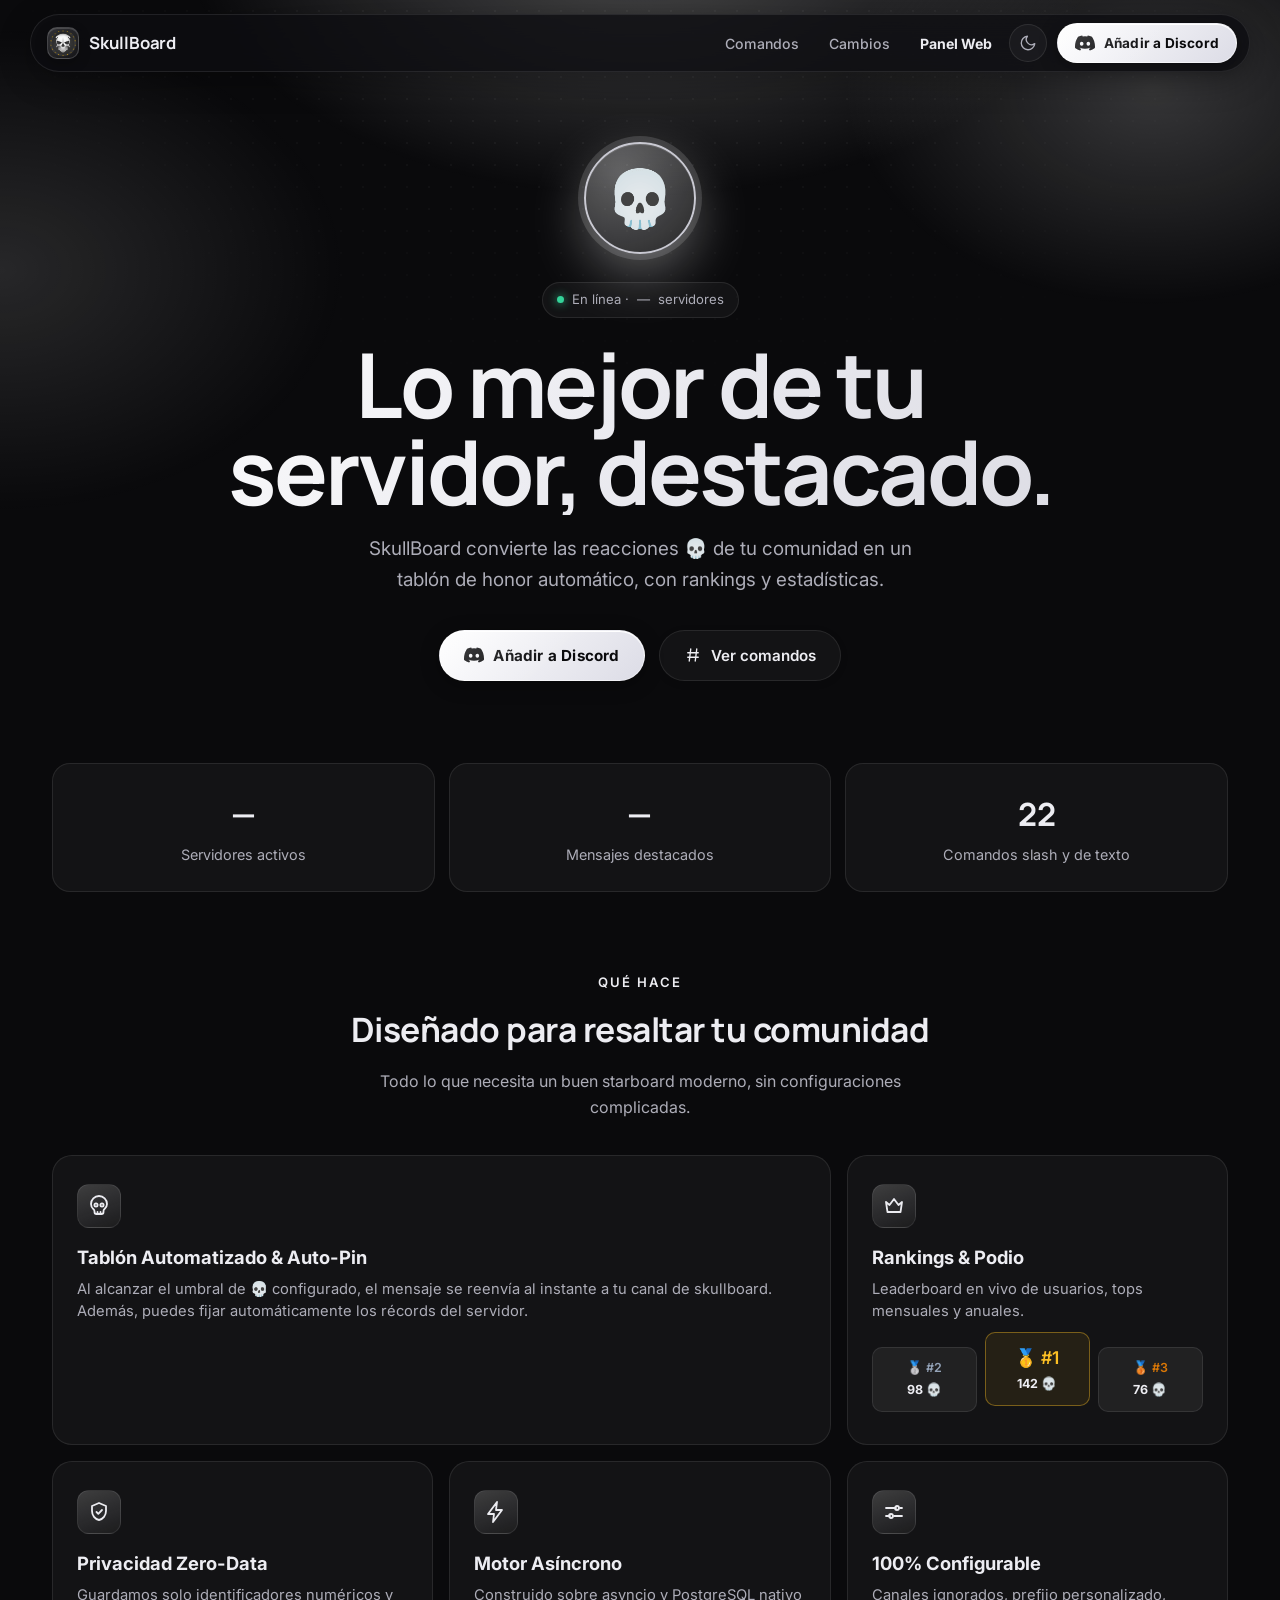
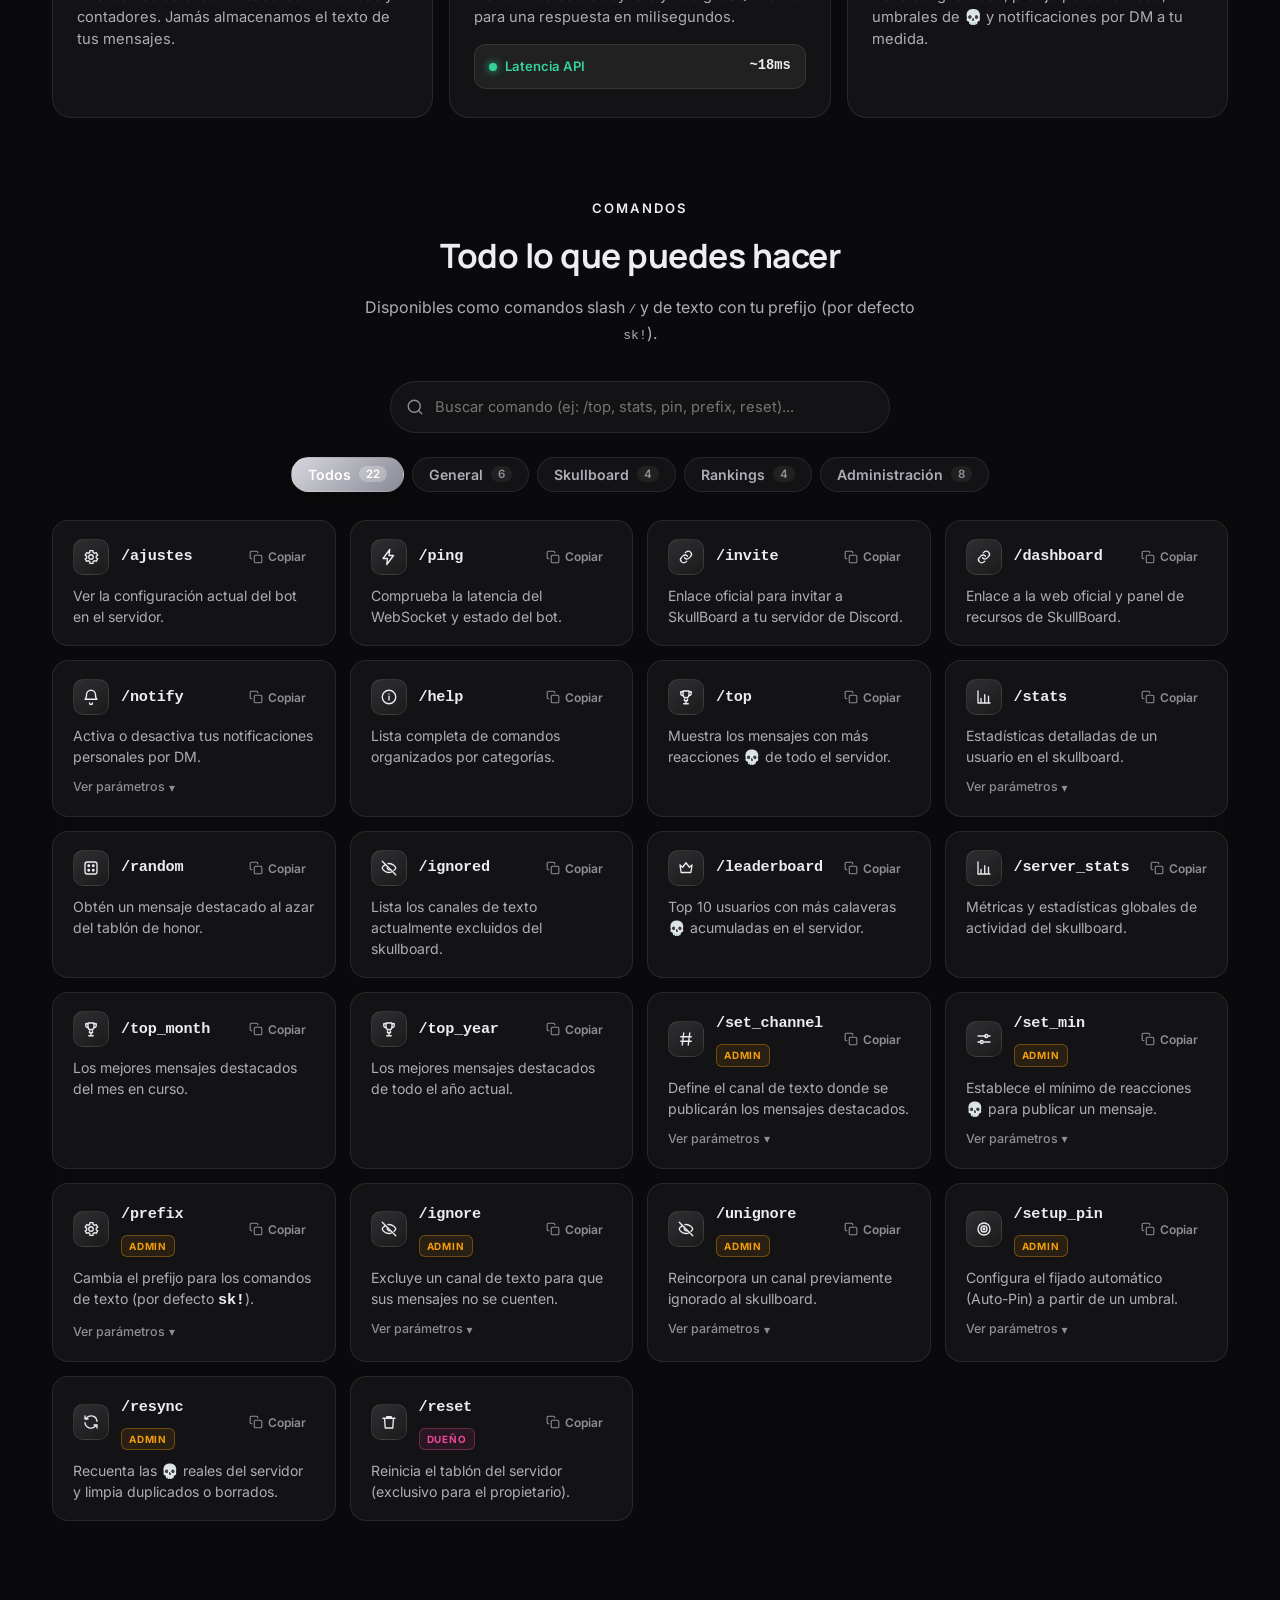
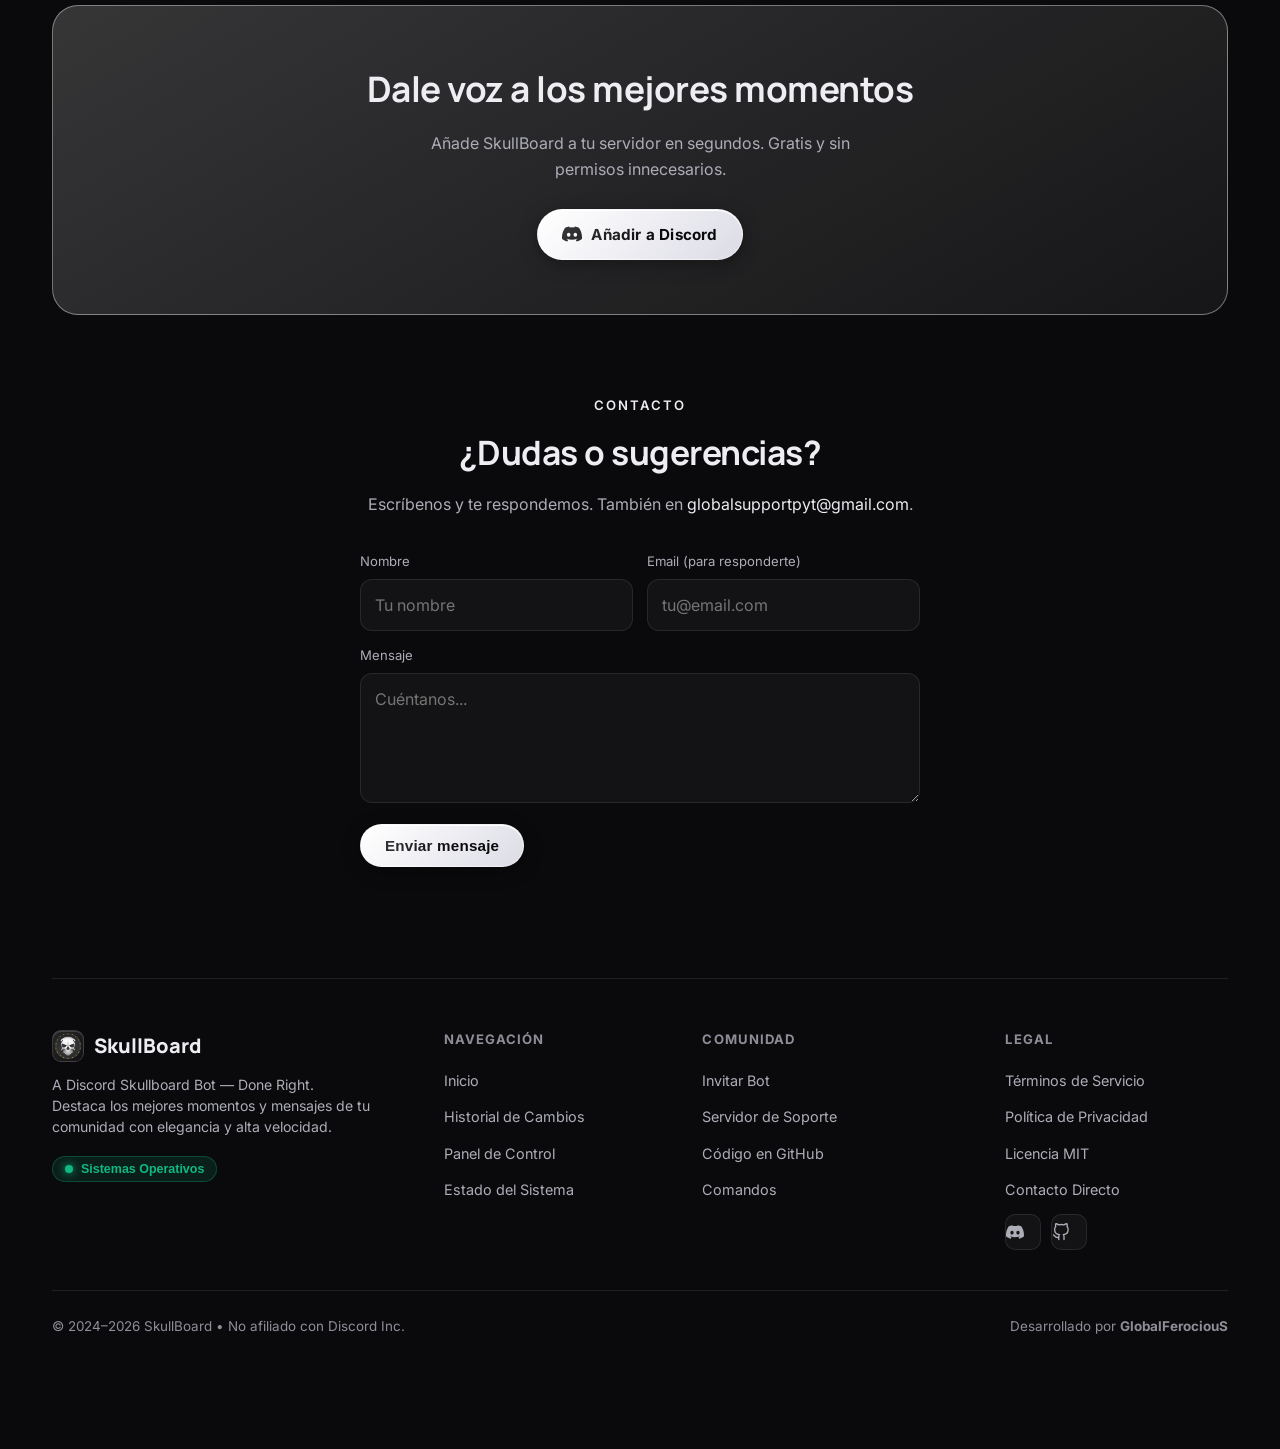
==== commit 1c4c1507: "feat(ui): selector de canales buscable, inputs directos sin sliders ni flechas, navbar inteligente r" ====
--- a/legal/index.html
+++ b/legal/index.html
@@ -66,7 +66,7 @@
     </svg>
 
     <nav class="nav" id="top">
-        <a class="brand" href="/" aria-label="SkullBoard Inicio"><span class="mark">💀</span> SkullBoard</a>
+        <a class="brand" href="/" aria-label="SkullBoard Inicio"><span class="mark"><img src="skullboard_icon.png" alt="SkullBoard" class="brand-avatar"></span> SkullBoard</a>
         <div class="nav-links">
             <a href="#comandos" class="nav-link">Comandos</a>
             <a href="/cambios" class="nav-link">Cambios</a>
@@ -466,7 +466,7 @@
                 <!-- Columna 1: Marca & Eslogan -->
                 <div class="footer-brand-col">
                     <a href="/" class="footer-brand-header">
-                        <span class="f-brand-mark">💀</span> SkullBoard
+                        <span class="f-brand-mark"><img src="skullboard_icon.png" alt="SkullBoard" class="brand-avatar"></span> SkullBoard
                     </a>
                     <p class="footer-slogan">
                         A Discord Skullboard Bot — Done Right.<br>
@@ -971,16 +971,32 @@
         }
         // Smart Sticky Navbar (Hide on scroll down, reveal on scroll up - Sapphire Style)
         let lastScrollY = window.scrollY;
+        let scrollDelta = 0;
         const mainNav = document.querySelector('.nav');
         if (mainNav) {
             window.addEventListener('scroll', () => {
                 const currentScrollY = window.scrollY;
-                if (currentScrollY > lastScrollY && currentScrollY > 60) {
+                const diff = currentScrollY - lastScrollY;
+
+                if (currentScrollY <= 30) {
+                    mainNav.classList.remove('nav-hidden');
+                    scrollDelta = 0;
+                    lastScrollY = currentScrollY;
+                    return;
+                }
+
+                if ((diff > 0 && scrollDelta < 0) || (diff < 0 && scrollDelta > 0)) {
+                    scrollDelta = 0;
+                }
+                scrollDelta += diff;
+
+                if (scrollDelta > 15) {
                     mainNav.classList.add('nav-hidden');
-                } else {
+                } else if (scrollDelta < -8) {
                     mainNav.classList.remove('nav-hidden');
                 }
-                lastScrollY = Math.max(0, currentScrollY);
+
+                lastScrollY = currentScrollY;
             }, { passive: true });
         }
 
--- a/legal/styles.css
+++ b/legal/styles.css
@@ -19,7 +19,7 @@
     --bad: #fb7185;
     --admin: #b7b7c2;
     --radius: 18px;
-    --maxw: 980px;
+    --maxw: 1220px;
     --display: 'Manrope', 'Inter', sans-serif;
 }
 
@@ -2560,6 +2560,29 @@
 /* ═══════════════════════════════════════════════════════════════════════════════
    🏛️ FOOTER MULTI-COLUMNA PROFESIONAL (ESTILO SAPPHIRE / MEE6)
    ═══════════════════════════════════════════════════════════════════════════════ */
+.dashboard-layout {
+    min-height: calc(100vh - 72px);
+    display: flex;
+    flex-direction: column;
+}
+
+.dashboard-layout > #view-loading {
+    flex: 1;
+    display: flex;
+    flex-direction: column;
+    align-items: center;
+    justify-content: center;
+    min-height: 55vh;
+}
+
+.dashboard-layout > main {
+    flex: 1 0 auto;
+}
+
+.dashboard-layout .site-footer-v2 {
+    margin-top: auto;
+}
+
 .site-footer-v2 {
     margin-top: 80px;
     padding-top: 50px;
@@ -3072,30 +3095,239 @@
     flex-shrink: 0;
 }
 
-/* Inputs numéricos directos para umbrales */
-.cfg-num-row {
+/* ═══════════════════════════════════════════════════════════════════════════════
+   🎯 INPUTS LIMPIOS PARA UMBRALES (SOLO ESCRIBIR, SIN SLIDERS NI FLECHAS)
+   ═══════════════════════════════════════════════════════════════════════════════ */
+.cfg-text-input-wrap {
     display: flex;
     align-items: center;
-    gap: 12px;
+    position: relative;
+    max-width: 260px;
 }
 
 .cfg-number-input {
-    width: 68px;
-    padding: 6px 10px;
-    border-radius: 8px;
+    width: 100%;
+    padding: 11px 14px;
+    padding-right: 110px;
+    border-radius: 12px;
     background: var(--surface-2);
     border: 1px solid var(--border);
     color: var(--ink);
-    font-family: var(--font);
+    font-family: inherit;
     font-weight: 700;
+    font-size: 1.05rem;
+    transition: border-color .2s ease, box-shadow .2s ease;
+}
+
+.cfg-number-input:focus {
+    border-color: var(--violet-2);
+    box-shadow: 0 0 0 3px rgba(255, 255, 255, 0.08);
+    outline: none;
+}
+
+.cfg-input-suffix {
+    position: absolute;
+    right: 14px;
+    color: var(--ink-soft);
+    font-size: 0.85rem;
+    font-weight: 600;
+    pointer-events: none;
+    user-select: none;
+}
+
+/* Erradicar completamente las flechas de subir/bajar de 1 en 1 (spinners) */
+input[type="number"]::-webkit-inner-spin-button,
+input[type="number"]::-webkit-outer-spin-button {
+    -webkit-appearance: none !important;
+    margin: 0 !important;
+}
+
+input[type="number"] {
+    -moz-appearance: textfield !important;
+    appearance: textfield !important;
+}
+
+/* ═══════════════════════════════════════════════════════════════════════════════
+   🎯 SELECTOR DE CANALES BUSCABLE (ESTILO DISCORD / SAPPHIRE)
+   ═══════════════════════════════════════════════════════════════════════════════ */
+.custom-channel-combobox {
+    position: relative;
+    width: 100%;
+    max-width: 520px;
+}
+
+.channel-combobox-trigger {
+    width: 100%;
+    display: flex;
+    align-items: center;
+    justify-content: space-between;
+    gap: 12px;
+    padding: 12px 16px;
+    background: var(--surface-2);
+    border: 1px solid var(--border);
+    border-radius: 12px;
+    color: var(--ink);
     font-size: 0.95rem;
+    font-weight: 600;
+    cursor: pointer;
+    text-align: left;
+    transition: border-color 0.2s, background 0.2s, box-shadow 0.2s;
+}
+
+.channel-combobox-trigger:hover,
+.channel-combobox-trigger.active {
+    border-color: var(--violet-2);
+    background: rgba(255, 255, 255, 0.07);
+    box-shadow: 0 0 0 3px rgba(255, 255, 255, 0.06);
+}
+
+.channel-trigger-icon {
+    color: var(--ink-soft);
+    font-size: 1.15rem;
+    font-weight: 700;
+}
+
+.channel-trigger-text {
+    flex: 1;
+    overflow: hidden;
+    text-overflow: ellipsis;
+    white-space: nowrap;
+}
+
+.channel-trigger-chevron {
+    width: 18px;
+    height: 18px;
+    color: var(--ink-soft);
+    transition: transform 0.2s ease;
+    flex-shrink: 0;
+}
+
+.channel-combobox-trigger.active .channel-trigger-chevron {
+    transform: rotate(180deg);
+}
+
+.channel-combobox-dropdown {
+    position: absolute;
+    top: calc(100% + 8px);
+    left: 0;
+    right: 0;
+    z-index: 999;
+    background: #121217;
+    border: 1px solid var(--border-strong);
+    border-radius: 14px;
+    box-shadow: 0 16px 40px rgba(0, 0, 0, 0.65), 0 0 0 1px rgba(255, 255, 255, 0.06);
+    overflow: hidden;
+    backdrop-filter: blur(20px);
+    -webkit-backdrop-filter: blur(20px);
+    animation: dropdownFadeIn 0.18s ease-out;
+}
+
+@keyframes dropdownFadeIn {
+    from { opacity: 0; transform: translateY(-6px); }
+    to { opacity: 1; transform: translateY(0); }
+}
+
+.channel-search-header {
+    display: flex;
+    align-items: center;
+    gap: 10px;
+    padding: 10px 14px;
+    border-bottom: 1px solid var(--border);
+    background: rgba(255, 255, 255, 0.03);
+}
+
+.channel-search-icon {
+    width: 16px;
+    height: 16px;
+    color: var(--ink-soft);
+    flex-shrink: 0;
+}
+
+.channel-search-input {
+    flex: 1;
+    background: transparent;
+    border: none;
+    outline: none;
+    color: var(--ink);
+    font-size: 0.9rem;
+    font-family: inherit;
+}
+
+.channel-search-input::placeholder {
+    color: var(--ink-dim);
+}
+
+.channel-options-container {
+    max-height: 240px;
+    overflow-y: auto;
+    padding: 6px;
+}
+
+.channel-options-container::-webkit-scrollbar {
+    width: 6px;
+}
+.channel-options-container::-webkit-scrollbar-thumb {
+    background: rgba(255, 255, 255, 0.15);
+    border-radius: 999px;
+}
+
+.channel-option {
+    display: flex;
+    align-items: center;
+    gap: 10px;
+    padding: 9px 12px;
+    border-radius: 8px;
+    color: var(--ink);
+    font-size: 0.92rem;
+    font-weight: 500;
+    cursor: pointer;
+    transition: background 0.15s, color 0.15s;
+}
+
+.channel-option:hover {
+    background: rgba(255, 255, 255, 0.08);
+    color: #fff;
+}
+
+.channel-option.selected {
+    background: rgba(168, 85, 247, 0.18);
+    color: #fff;
+    font-weight: 600;
+}
+
+.channel-opt-hash {
+    color: var(--ink-soft);
+    font-size: 1.05rem;
+    font-weight: 700;
+}
+
+.channel-opt-name {
+    flex: 1;
+    overflow: hidden;
+    text-overflow: ellipsis;
+    white-space: nowrap;
+}
+
+.channel-opt-check {
+    color: var(--good);
+    font-weight: 800;
+}
+
+.channel-option-loading,
+.channel-option-empty {
+    padding: 16px;
     text-align: center;
-    transition: border-color .15s ease;
-}
-
-.cfg-number-input:focus {
-    border-color: var(--violet);
-    outline: none;
-}
-
-
+    color: var(--ink-soft);
+    font-size: 0.88rem;
+}
+
+/* Avatar de marca en logo y footer */
+.brand-avatar {
+    width: 100%;
+    height: 100%;
+    border-radius: inherit;
+    object-fit: cover;
+    display: block;
+}
+
+
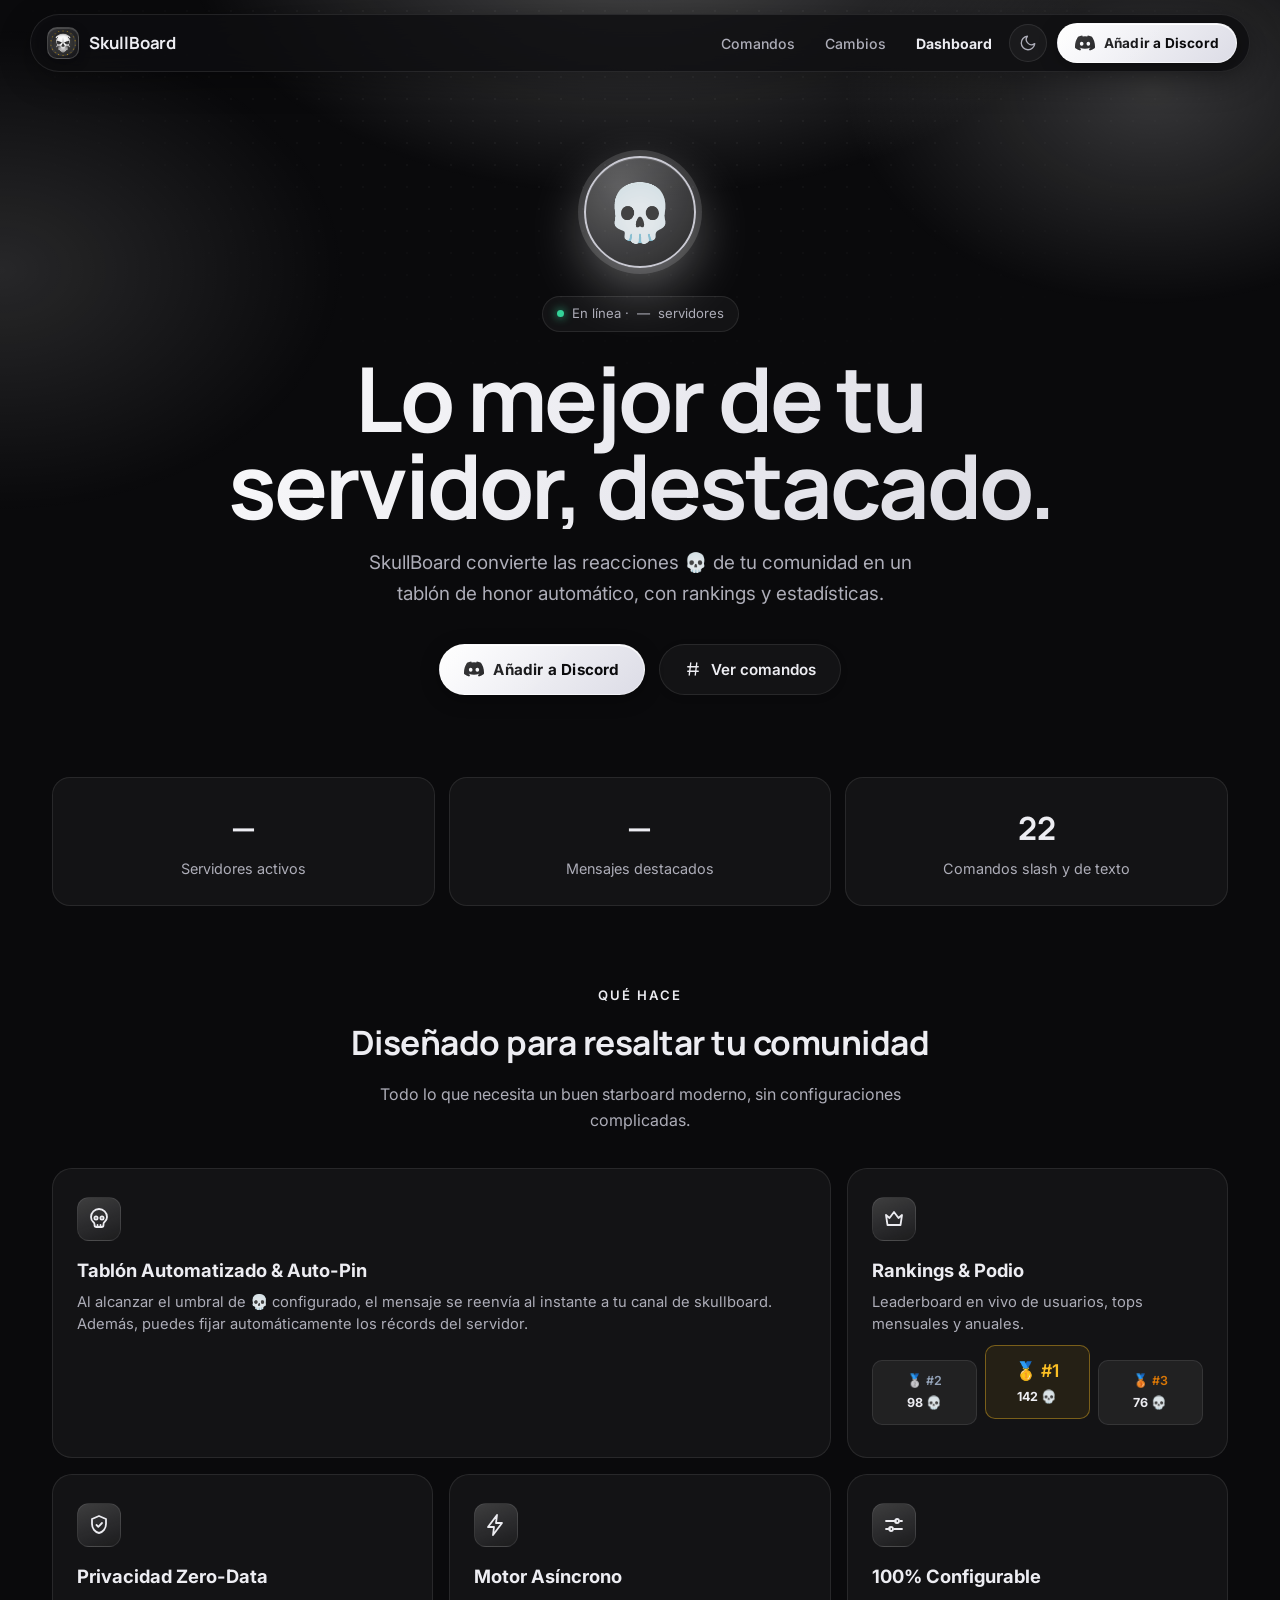
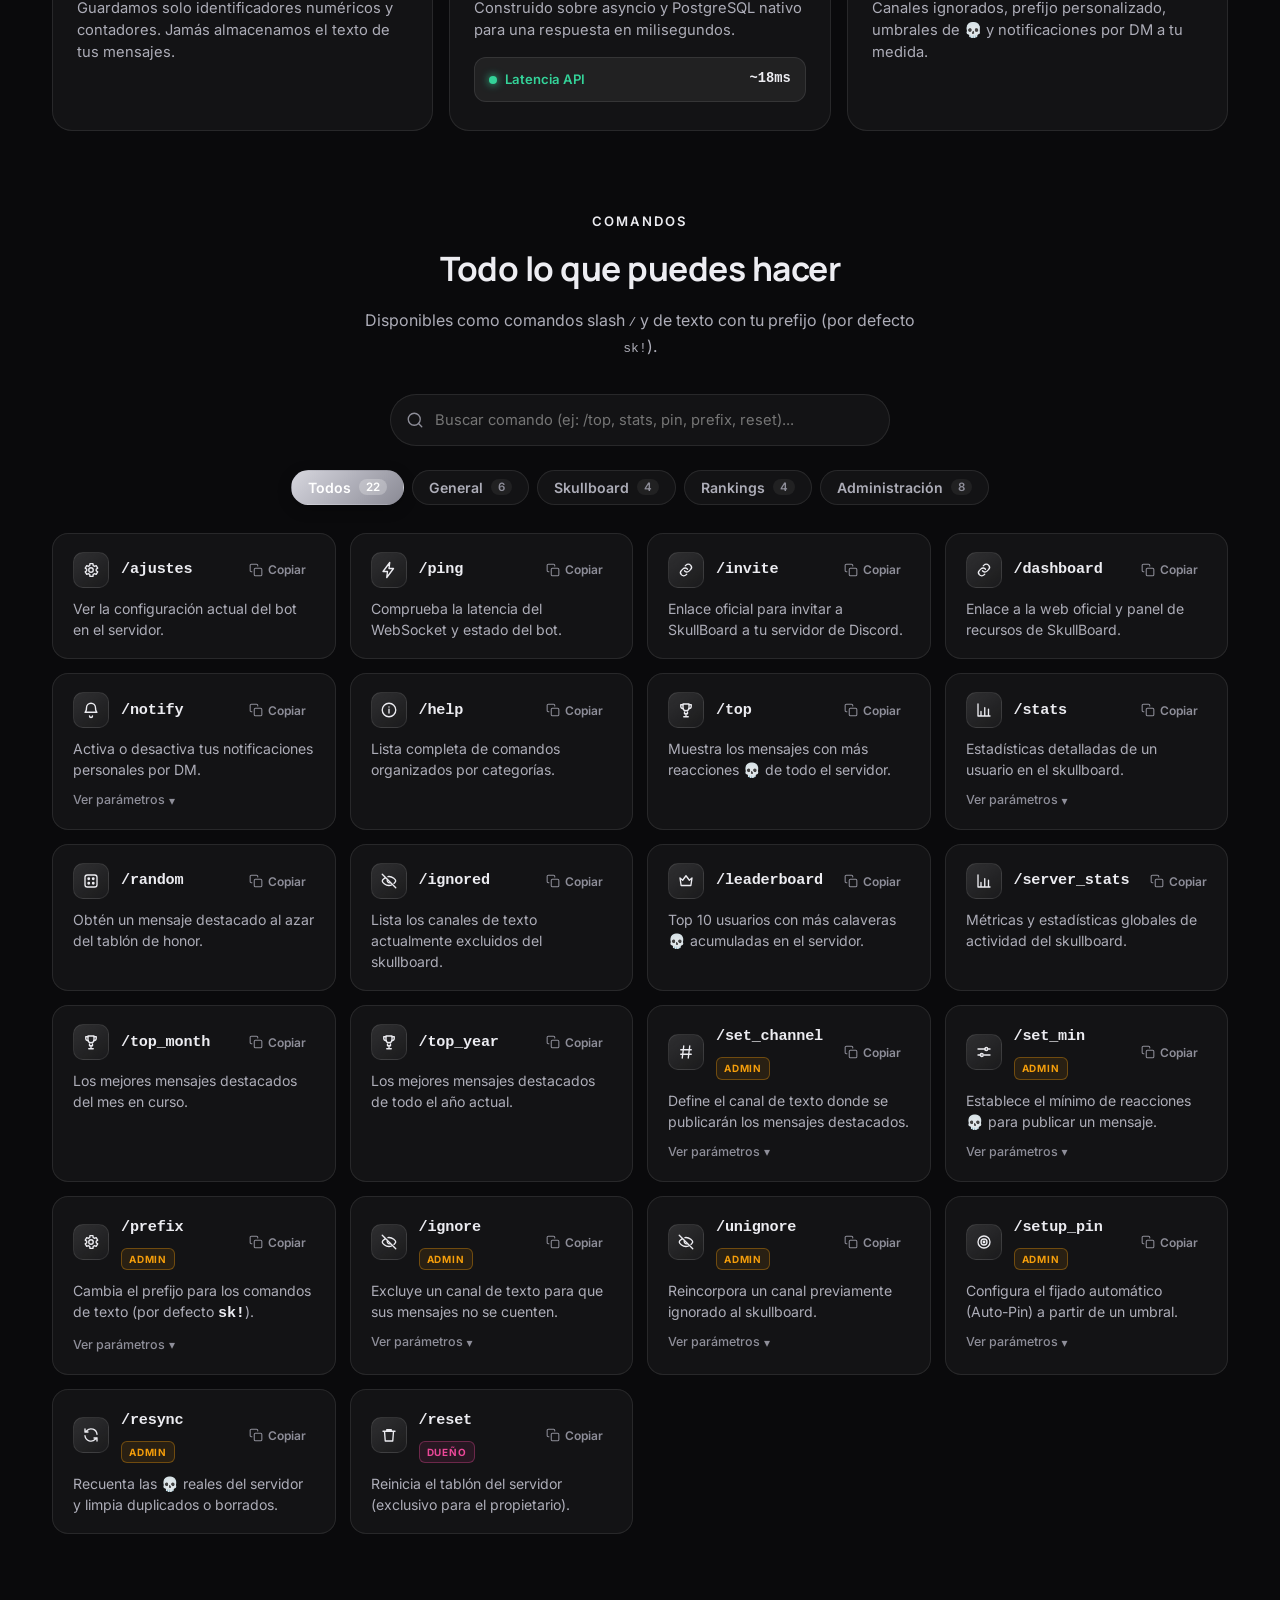
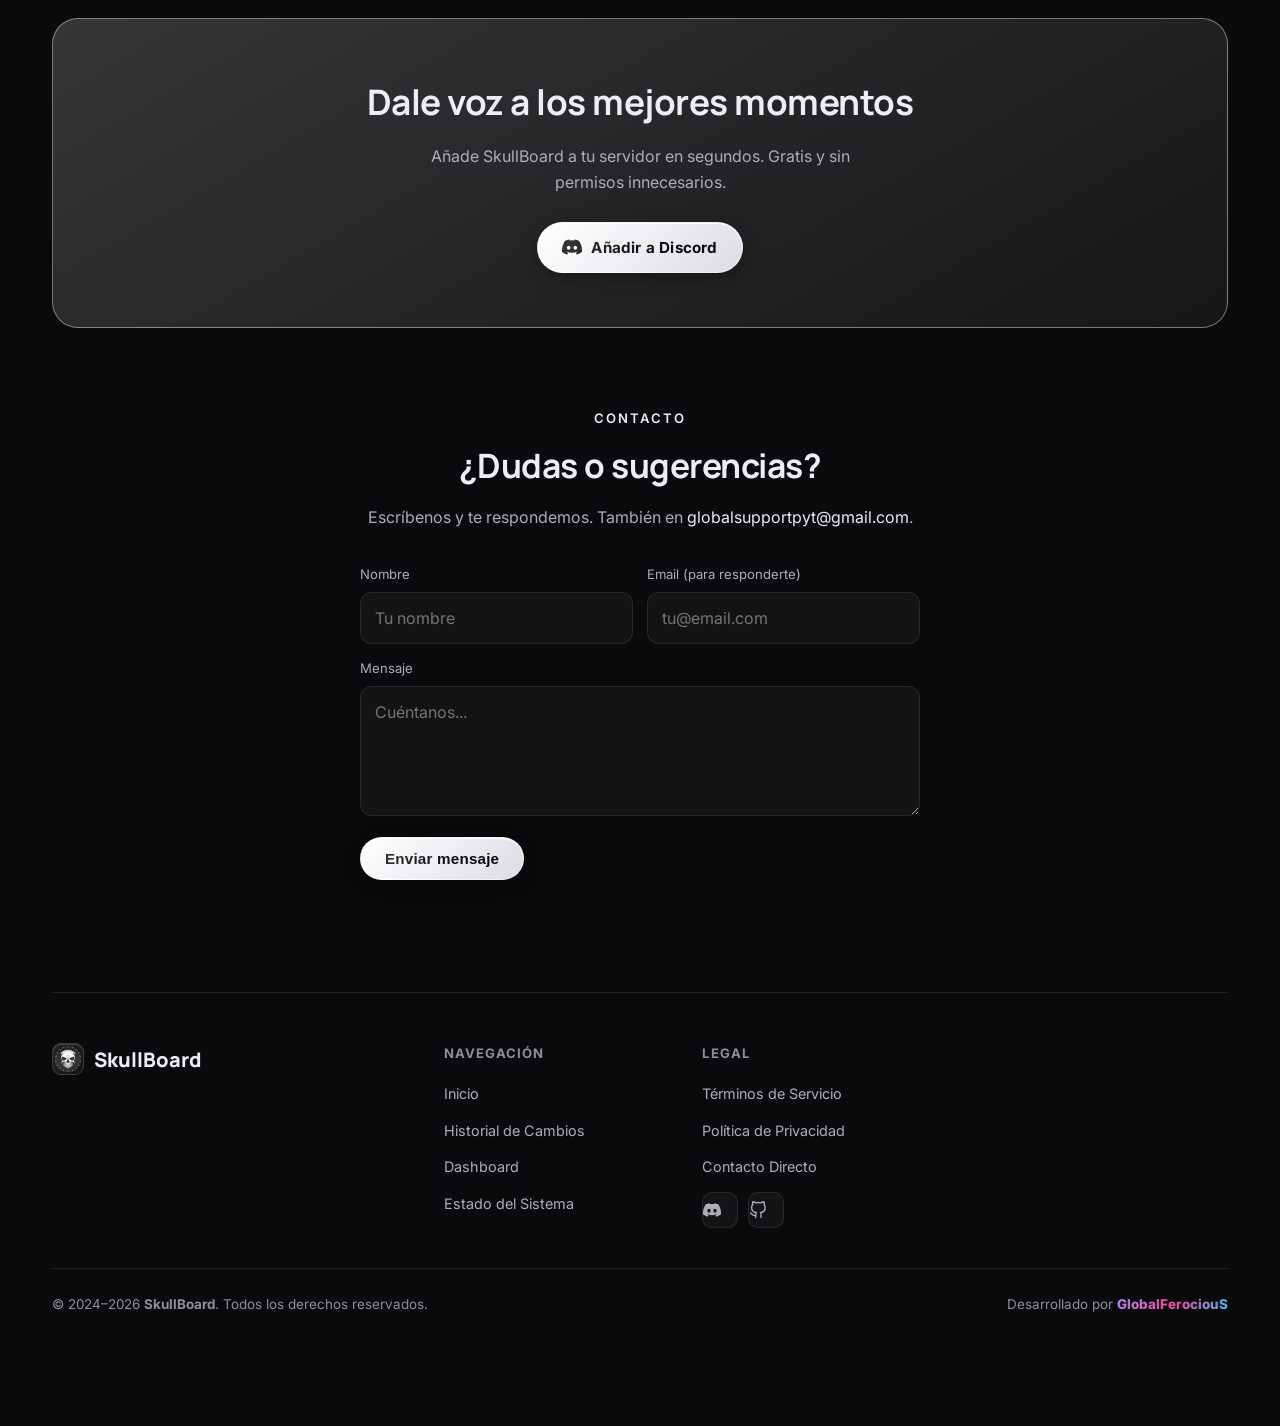
==== commit 603d7399: "feat(ui): sapphire polish, smart navbar reveal on scroll up, profile dropdown, clean footer & number" ====
--- a/legal/index.html
+++ b/legal/index.html
@@ -70,7 +70,7 @@
         <div class="nav-links">
             <a href="#comandos" class="nav-link">Comandos</a>
             <a href="/cambios" class="nav-link">Cambios</a>
-            <a href="/dashboard" class="nav-link" style="color:var(--violet-2); font-weight:700;">Panel Web</a>
+            <a href="/dashboard" class="nav-link" style="color:var(--violet-2); font-weight:700;">Dashboard</a>
             <button class="theme-toggle" id="theme-toggle" type="button" aria-label="Cambiar tema claro/oscuro">
                 <svg class="moon"><use href="#i-moon"/></svg><svg class="sun"><use href="#i-sun"/></svg>
             </button>
@@ -460,24 +460,14 @@
             </form>
         </section>
 
-        <!-- FOOTER PROFESIONAL MULTI-COLUMNA (ESTILO SAPPHIRE / MEE6) -->
+        <!-- FOOTER PROFESIONAL MULTI-COLUMNA -->
         <footer class="site-footer-v2">
             <div class="footer-cols">
-                <!-- Columna 1: Marca & Eslogan -->
+                <!-- Columna 1: Marca -->
                 <div class="footer-brand-col">
                     <a href="/" class="footer-brand-header">
                         <span class="f-brand-mark"><img src="skullboard_icon.png" alt="SkullBoard" class="brand-avatar"></span> SkullBoard
                     </a>
-                    <p class="footer-slogan">
-                        A Discord Skullboard Bot — Done Right.<br>
-                        Destaca los mejores momentos y mensajes de tu comunidad con elegancia y alta velocidad.
-                    </p>
-                    <div style="margin-top:4px;">
-                        <button type="button" class="status-pill open-status-modal" title="Ver estado de infraestructura">
-                            <span class="status-dot"></span>
-                            <span class="status-pill-text">Sistemas Operativos</span>
-                        </button>
-                    </div>
                 </div>
 
                 <!-- Columna 2: Navegación -->
@@ -486,29 +476,17 @@
                     <ul>
                         <li><a href="/">Inicio</a></li>
                         <li><a href="/cambios">Historial de Cambios</a></li>
-                        <li><a href="/dashboard">Panel de Control</a></li>
+                        <li><a href="/dashboard">Dashboard</a></li>
                         <li><a href="#status" class="open-status-modal">Estado del Sistema</a></li>
                     </ul>
                 </div>
 
-                <!-- Columna 3: Comunidad & Recursos -->
-                <div class="footer-col">
-                    <h4>Comunidad</h4>
-                    <ul>
-                        <li><a href="https://discord.com/oauth2/authorize?client_id=1367463352774955059&permissions=277025508352&scope=bot+applications.commands" target="_blank" rel="noopener">Invitar Bot</a></li>
-                        <li><a href="https://discord.gg/GvFn2ZqY8E" target="_blank" rel="noopener">Servidor de Soporte</a></li>
-                        <li><a href="https://github.com/ParedesYTecho/Skullboard" target="_blank" rel="noopener">Código en GitHub</a></li>
-                        <li><a href="#comandos">Comandos</a></li>
-                    </ul>
-                </div>
-
-                <!-- Columna 4: Legal & Confianza -->
+                <!-- Columna 3: Legal -->
                 <div class="footer-col">
                     <h4>Legal</h4>
                     <ul>
                         <li><a href="/terms">Términos de Servicio</a></li>
                         <li><a href="/privacy">Política de Privacidad</a></li>
-                        <li><a href="https://github.com/ParedesYTecho/Skullboard/blob/main/LICENSE" target="_blank" rel="noopener">Licencia MIT</a></li>
                         <li><a href="#contacto">Contacto Directo</a></li>
                     </ul>
                     <div class="footer-socials">
@@ -524,8 +502,8 @@
 
             <!-- Barra Inferior -->
             <div class="footer-bottom-bar">
-                <span>© 2024–2026 SkullBoard • No afiliado con Discord Inc.</span>
-                <span>Desarrollado por <strong>GlobalFerociouS</strong></span>
+                <span>© 2024–2026 <strong>SkullBoard</strong>. Todos los derechos reservados.</span>
+                <span>Desarrollado por <strong class="gradient-author">GlobalFerociouS</strong></span>
             </div>
         </footer>
     </div>
@@ -970,29 +948,21 @@
             });
         }
         // Smart Sticky Navbar (Hide on scroll down, reveal on scroll up - Sapphire Style)
-        let lastScrollY = window.scrollY;
-        let scrollDelta = 0;
+        let lastScrollY = window.pageYOffset || document.documentElement.scrollTop || 0;
         const mainNav = document.querySelector('.nav');
         if (mainNav) {
             window.addEventListener('scroll', () => {
-                const currentScrollY = window.scrollY;
-                const diff = currentScrollY - lastScrollY;
-
-                if (currentScrollY <= 30) {
+                const currentScrollY = window.pageYOffset || document.documentElement.scrollTop || 0;
+
+                if (currentScrollY <= 50) {
                     mainNav.classList.remove('nav-hidden');
-                    scrollDelta = 0;
                     lastScrollY = currentScrollY;
                     return;
                 }
 
-                if ((diff > 0 && scrollDelta < 0) || (diff < 0 && scrollDelta > 0)) {
-                    scrollDelta = 0;
-                }
-                scrollDelta += diff;
-
-                if (scrollDelta > 15) {
+                if (currentScrollY > lastScrollY && currentScrollY > 80) {
                     mainNav.classList.add('nav-hidden');
-                } else if (scrollDelta < -8) {
+                } else if (currentScrollY < lastScrollY) {
                     mainNav.classList.remove('nav-hidden');
                 }
 
--- a/legal/styles.css
+++ b/legal/styles.css
@@ -62,7 +62,7 @@
     mask-image: radial-gradient(70% 60% at 50% 0%, #000 30%, transparent 80%);
 }
 
-.container { max-width: var(--maxw); margin: 0 auto; padding: 0 22px 72px; }
+.container { max-width: var(--maxw); margin: 0 auto; padding: 86px 22px 72px; }
 
 a { color: var(--violet-2); text-decoration: none; }
 a:hover { text-decoration: underline; }
@@ -83,21 +83,25 @@
 
 /* ====== Nav ====== */
 .nav {
-    position: sticky; top: 14px; z-index: 100;
+    position: fixed; top: 14px; left: 50%;
+    transform: translateX(-50%);
+    width: calc(100% - 32px);
+    max-width: var(--maxw);
+    z-index: 1000;
     display: flex; align-items: center; justify-content: space-between;
-    gap: 16px; margin: 14px auto 0; padding: 8px 12px 8px 16px;
-    max-width: var(--maxw);
-    background: rgba(14, 14, 17, 0.78);
-    backdrop-filter: blur(18px);
-    -webkit-backdrop-filter: blur(18px);
+    gap: 16px; margin: 0 auto; padding: 8px 12px 8px 16px;
+    background: rgba(14, 14, 17, 0.82);
+    backdrop-filter: blur(20px);
+    -webkit-backdrop-filter: blur(20px);
     border: 1px solid var(--border);
     border-radius: 999px;
-    box-shadow: 0 8px 32px rgba(0, 0, 0, 0.28);
-    transition: transform 0.32s cubic-bezier(0.16, 1, 0.3, 1), background .2s, border-color .2s, box-shadow .2s;
-    will-change: transform;
+    box-shadow: 0 8px 32px rgba(0, 0, 0, 0.32);
+    transition: top 0.32s cubic-bezier(0.16, 1, 0.3, 1), transform 0.32s cubic-bezier(0.16, 1, 0.3, 1), background .2s, border-color .2s, box-shadow .2s;
+    will-change: top, transform;
 }
 .nav.nav-hidden {
-    transform: translateY(-140%);
+    top: -90px;
+    transform: translateX(-50%);
 }
 .brand {
     display: inline-flex; align-items: center; gap: 10px;
@@ -3098,41 +3102,25 @@
 /* ═══════════════════════════════════════════════════════════════════════════════
    🎯 INPUTS LIMPIOS PARA UMBRALES (SOLO ESCRIBIR, SIN SLIDERS NI FLECHAS)
    ═══════════════════════════════════════════════════════════════════════════════ */
-.cfg-text-input-wrap {
-    display: flex;
-    align-items: center;
-    position: relative;
-    max-width: 260px;
-}
-
 .cfg-number-input {
-    width: 100%;
-    padding: 11px 14px;
-    padding-right: 110px;
-    border-radius: 12px;
+    width: 120px;
+    padding: 10px 14px;
+    border-radius: 10px;
     background: var(--surface-2);
     border: 1px solid var(--border);
     color: var(--ink);
     font-family: inherit;
     font-weight: 700;
     font-size: 1.05rem;
-    transition: border-color .2s ease, box-shadow .2s ease;
+    text-align: left;
+    transition: border-color .2s ease, box-shadow .2s ease, background .2s ease;
 }
 
 .cfg-number-input:focus {
     border-color: var(--violet-2);
-    box-shadow: 0 0 0 3px rgba(255, 255, 255, 0.08);
+    box-shadow: 0 0 0 3px rgba(167, 139, 250, 0.25);
+    background: rgba(255, 255, 255, 0.08);
     outline: none;
-}
-
-.cfg-input-suffix {
-    position: absolute;
-    right: 14px;
-    color: var(--ink-soft);
-    font-size: 0.85rem;
-    font-weight: 600;
-    pointer-events: none;
-    user-select: none;
 }
 
 /* Erradicar completamente las flechas de subir/bajar de 1 en 1 (spinners) */
@@ -3145,6 +3133,127 @@
 input[type="number"] {
     -moz-appearance: textfield !important;
     appearance: textfield !important;
+}
+
+/* Gradiente oficial en autor del footer */
+.gradient-author {
+    background: linear-gradient(135deg, #a78bfa 0%, #ec4899 50%, #38bdf8 100%);
+    -webkit-background-clip: text;
+    -webkit-text-fill-color: transparent;
+    font-weight: 800;
+}
+
+/* ====== Sapphire-style User Profile Trigger & Dropdown ====== */
+.user-menu-wrapper {
+    position: relative;
+    display: inline-block;
+}
+
+.user-profile-trigger {
+    display: inline-flex;
+    align-items: center;
+    gap: 8px;
+    padding: 4px 10px 4px 4px;
+    background: rgba(255, 255, 255, 0.05);
+    border: 1px solid var(--border);
+    border-radius: 999px;
+    color: var(--ink);
+    font-size: 0.88rem;
+    font-weight: 600;
+    cursor: pointer;
+    transition: background 0.2s, border-color 0.2s;
+}
+
+.user-profile-trigger:hover,
+.user-profile-trigger.active {
+    background: rgba(255, 255, 255, 0.12);
+    border-color: var(--border-strong);
+}
+
+.user-profile-avatar {
+    width: 28px;
+    height: 28px;
+    border-radius: 50%;
+    object-fit: cover;
+    display: block;
+}
+
+.user-profile-name {
+    max-width: 120px;
+    overflow: hidden;
+    text-overflow: ellipsis;
+    white-space: nowrap;
+}
+
+.user-profile-chevron {
+    width: 14px;
+    height: 14px;
+    transition: transform 0.2s cubic-bezier(0.16, 1, 0.3, 1);
+}
+
+.user-profile-trigger.active .user-profile-chevron {
+    transform: rotate(180deg);
+}
+
+.user-profile-dropdown {
+    position: absolute;
+    top: calc(100% + 8px);
+    right: 0;
+    min-width: 170px;
+    background: #14151b;
+    border: 1px solid rgba(255, 255, 255, 0.12);
+    border-radius: 12px;
+    box-shadow: 0 12px 36px rgba(0, 0, 0, 0.55);
+    padding: 6px;
+    z-index: 1050;
+    backdrop-filter: blur(20px);
+    display: flex;
+    flex-direction: column;
+    gap: 2px;
+    animation: fadeInScale 0.18s cubic-bezier(0.16, 1, 0.3, 1);
+}
+
+:root[data-theme="light"] .user-profile-dropdown {
+    background: #ffffff;
+    border-color: rgba(0, 0, 0, 0.12);
+    box-shadow: 0 12px 32px rgba(0, 0, 0, 0.12);
+}
+
+.user-dropdown-item {
+    display: flex;
+    align-items: center;
+    gap: 10px;
+    width: 100%;
+    padding: 9px 12px;
+    background: transparent;
+    border: none;
+    border-radius: 8px;
+    color: var(--ink);
+    font-size: 0.88rem;
+    font-weight: 500;
+    text-align: left;
+    cursor: pointer;
+    transition: background 0.15s, color 0.15s;
+}
+
+.user-dropdown-item:hover {
+    background: rgba(255, 255, 255, 0.08);
+}
+
+:root[data-theme="light"] .user-dropdown-item:hover {
+    background: rgba(0, 0, 0, 0.05);
+}
+
+.user-dropdown-item.item-logout:hover {
+    color: #f87171;
+    background: rgba(239, 68, 68, 0.12);
+}
+
+.dropdown-item-icon {
+    width: 16px;
+    height: 16px;
+    flex-shrink: 0;
+    opacity: 0.85;
 }
 
 /* ═══════════════════════════════════════════════════════════════════════════════
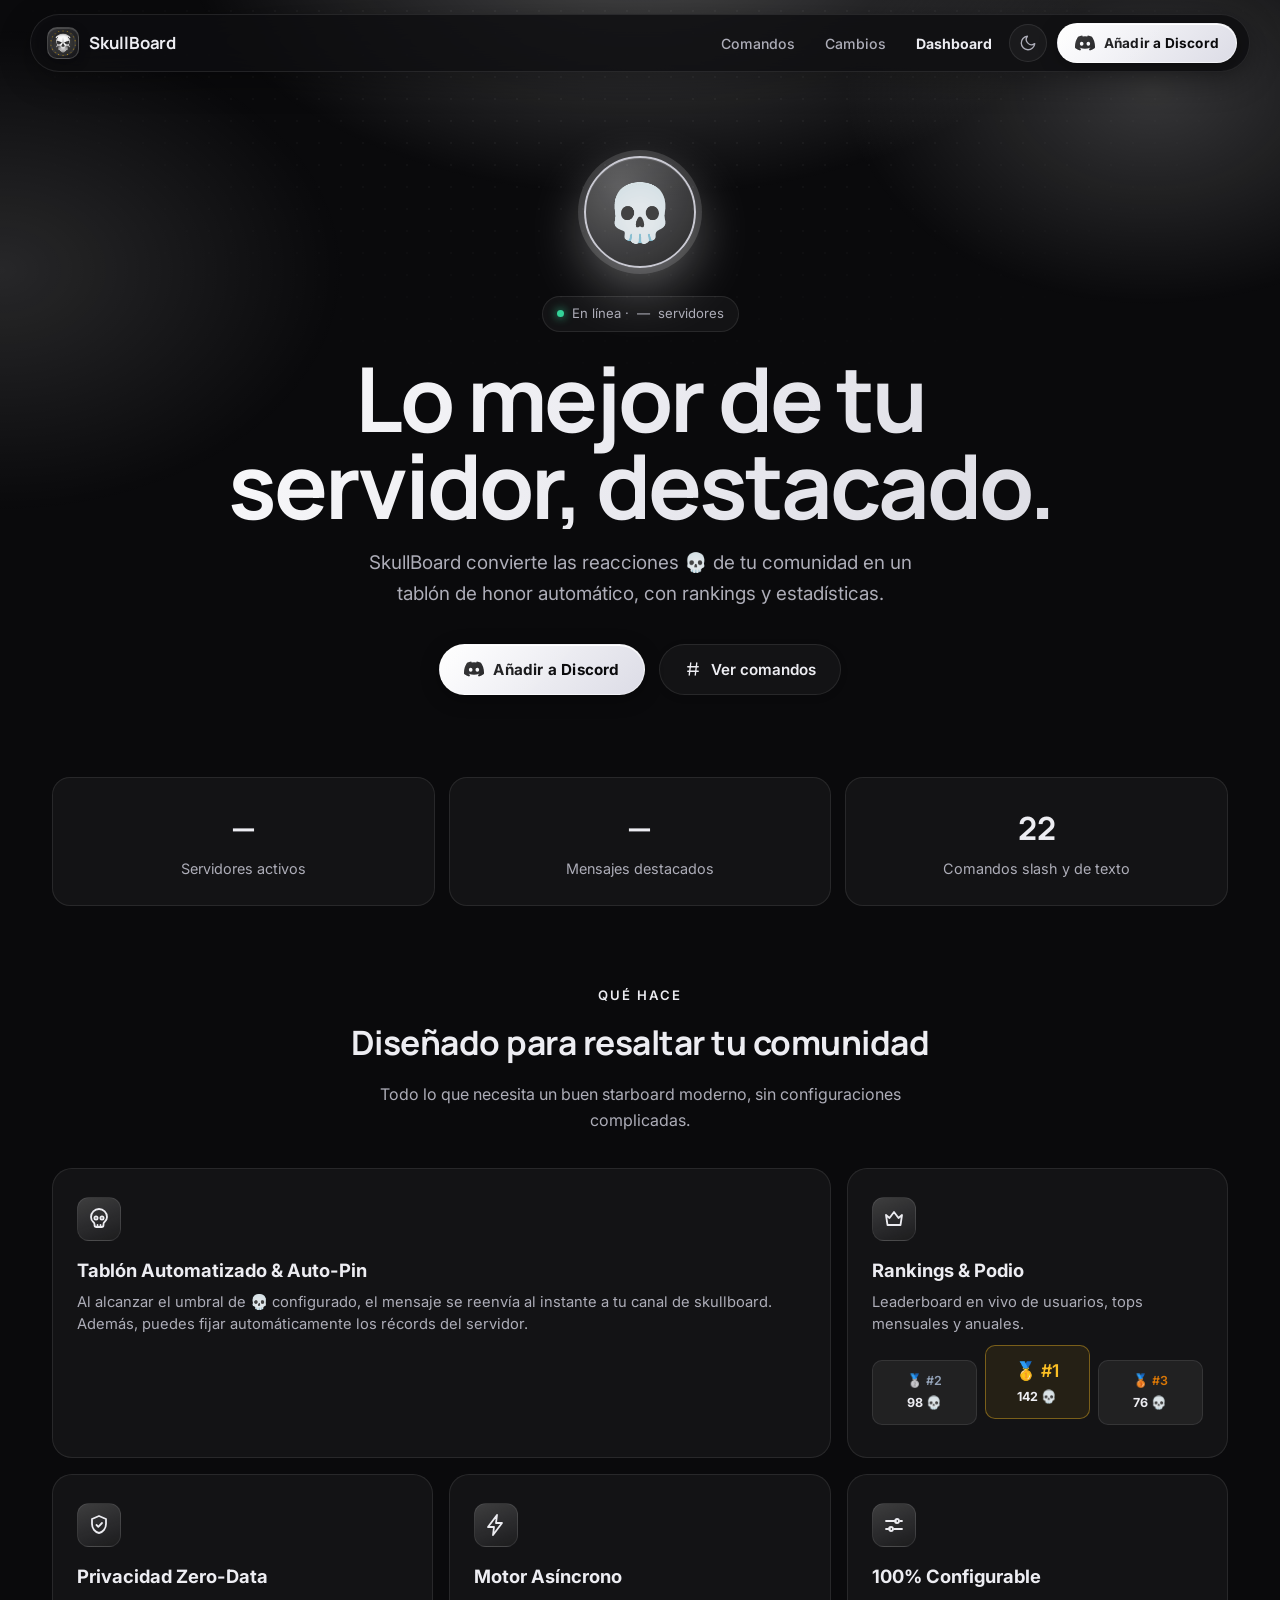
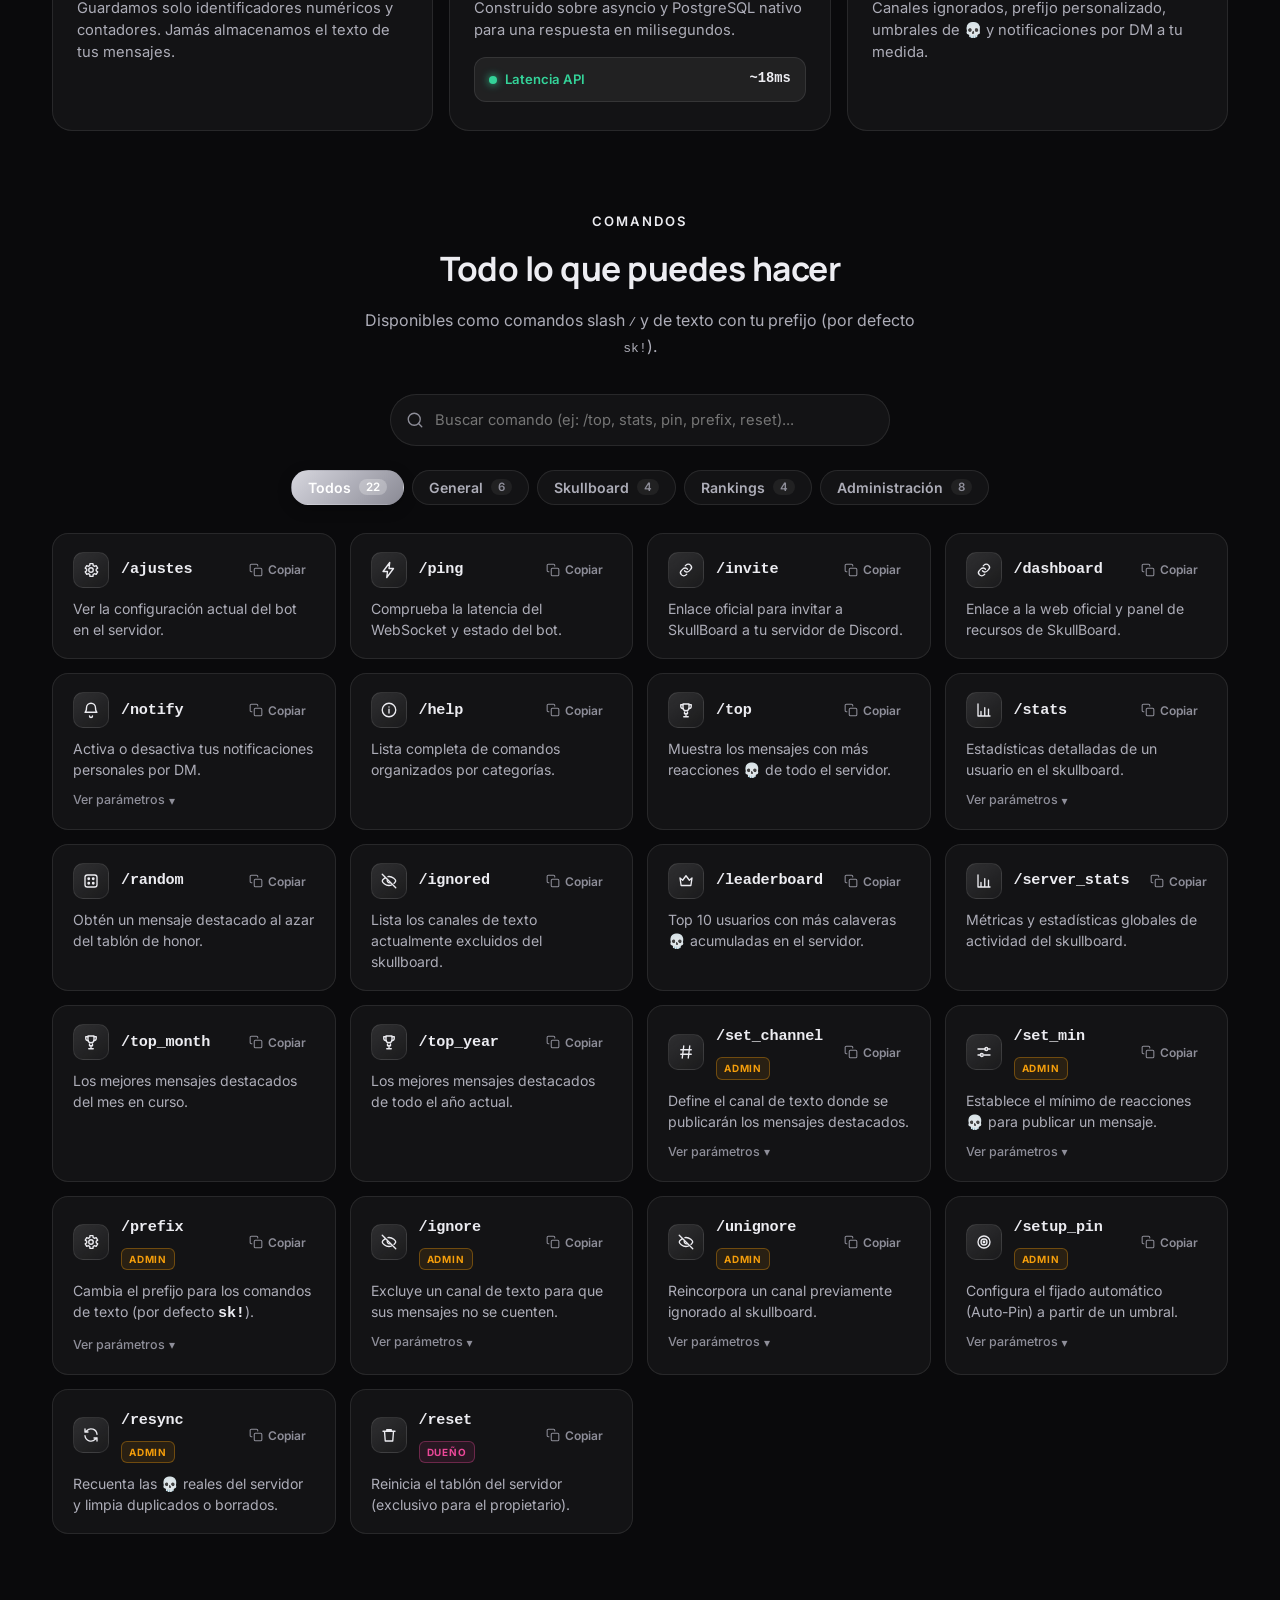
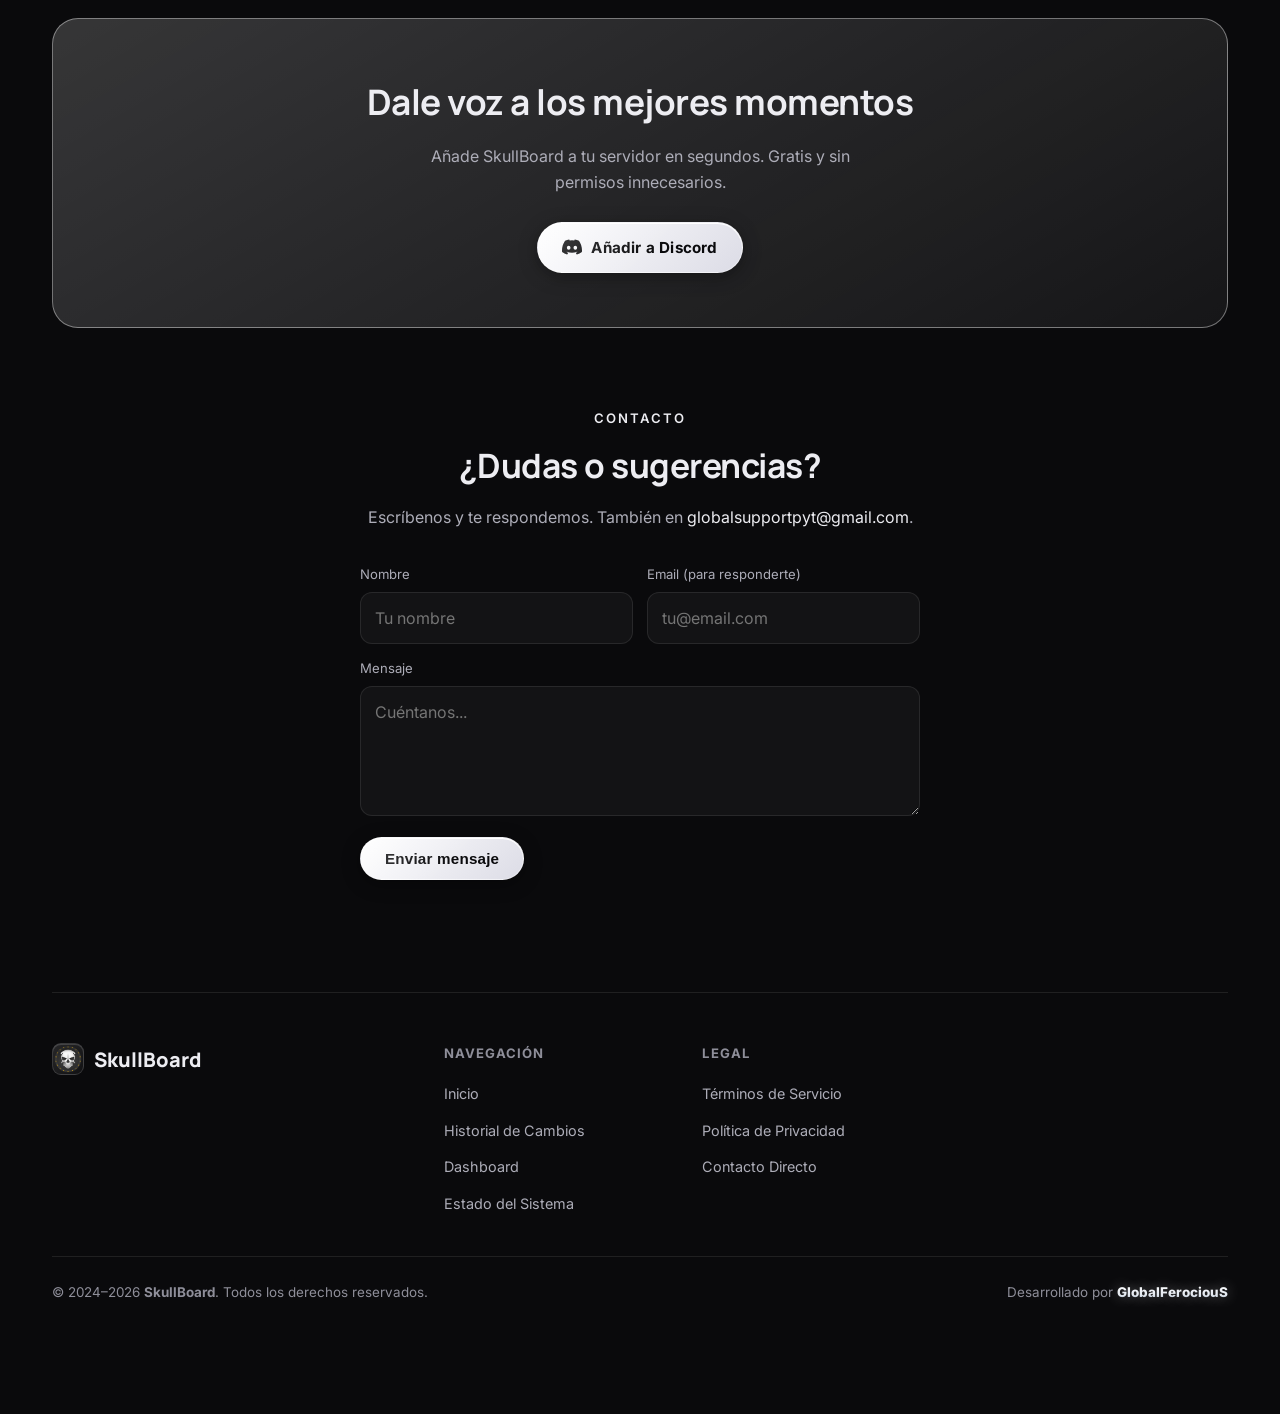
==== commit 2580b8c1: "fix(auth): persist session in localStorage, remove consent prompt, instant cached render & white lum" ====
--- a/legal/index.html
+++ b/legal/index.html
@@ -489,14 +489,6 @@
                         <li><a href="/privacy">Política de Privacidad</a></li>
                         <li><a href="#contacto">Contacto Directo</a></li>
                     </ul>
-                    <div class="footer-socials">
-                        <a href="https://discord.gg/GvFn2ZqY8E" class="social-btn" target="_blank" rel="noopener" aria-label="Discord">
-                            <svg><use href="#i-discord"/></svg>
-                        </a>
-                        <a href="https://github.com/ParedesYTecho/Skullboard" class="social-btn" target="_blank" rel="noopener" aria-label="GitHub">
-                            <svg viewBox="0 0 24 24" fill="none" stroke="currentColor" stroke-width="2" stroke-linecap="round" stroke-linejoin="round"><path d="M9 19c-5 1.5-5-2.5-7-3m14 6v-3.87a3.37 3.37 0 0 0-.94-2.61c3.14-.35 6.44-1.54 6.44-7A5.44 5.44 0 0 0 20 4.77 5.07 5.07 0 0 0 19.91 1S18.73.65 16 2.48a13.38 13.38 0 0 0-7 0C6.27.65 5.09 1 5.09 1A5.07 5.07 0 0 0 5 4.77a5.44 5.44 0 0 0-1.5 3.78c0 5.42 3.3 6.61 6.44 7A3.37 3.37 0 0 0 9 18.13V22"/></svg>
-                        </a>
-                    </div>
                 </div>
             </div>
 
--- a/legal/styles.css
+++ b/legal/styles.css
@@ -3135,12 +3135,13 @@
     appearance: textfield !important;
 }
 
-/* Gradiente oficial en autor del footer */
+/* Gradiente oficial en autor del footer (Blanco luminoso) */
 .gradient-author {
-    background: linear-gradient(135deg, #a78bfa 0%, #ec4899 50%, #38bdf8 100%);
+    background: linear-gradient(180deg, #ffffff 0%, #e2e8f0 70%, #94a3b8 100%);
     -webkit-background-clip: text;
     -webkit-text-fill-color: transparent;
     font-weight: 800;
+    text-shadow: 0 0 14px rgba(255, 255, 255, 0.4);
 }
 
 /* ====== Sapphire-style User Profile Trigger & Dropdown ====== */
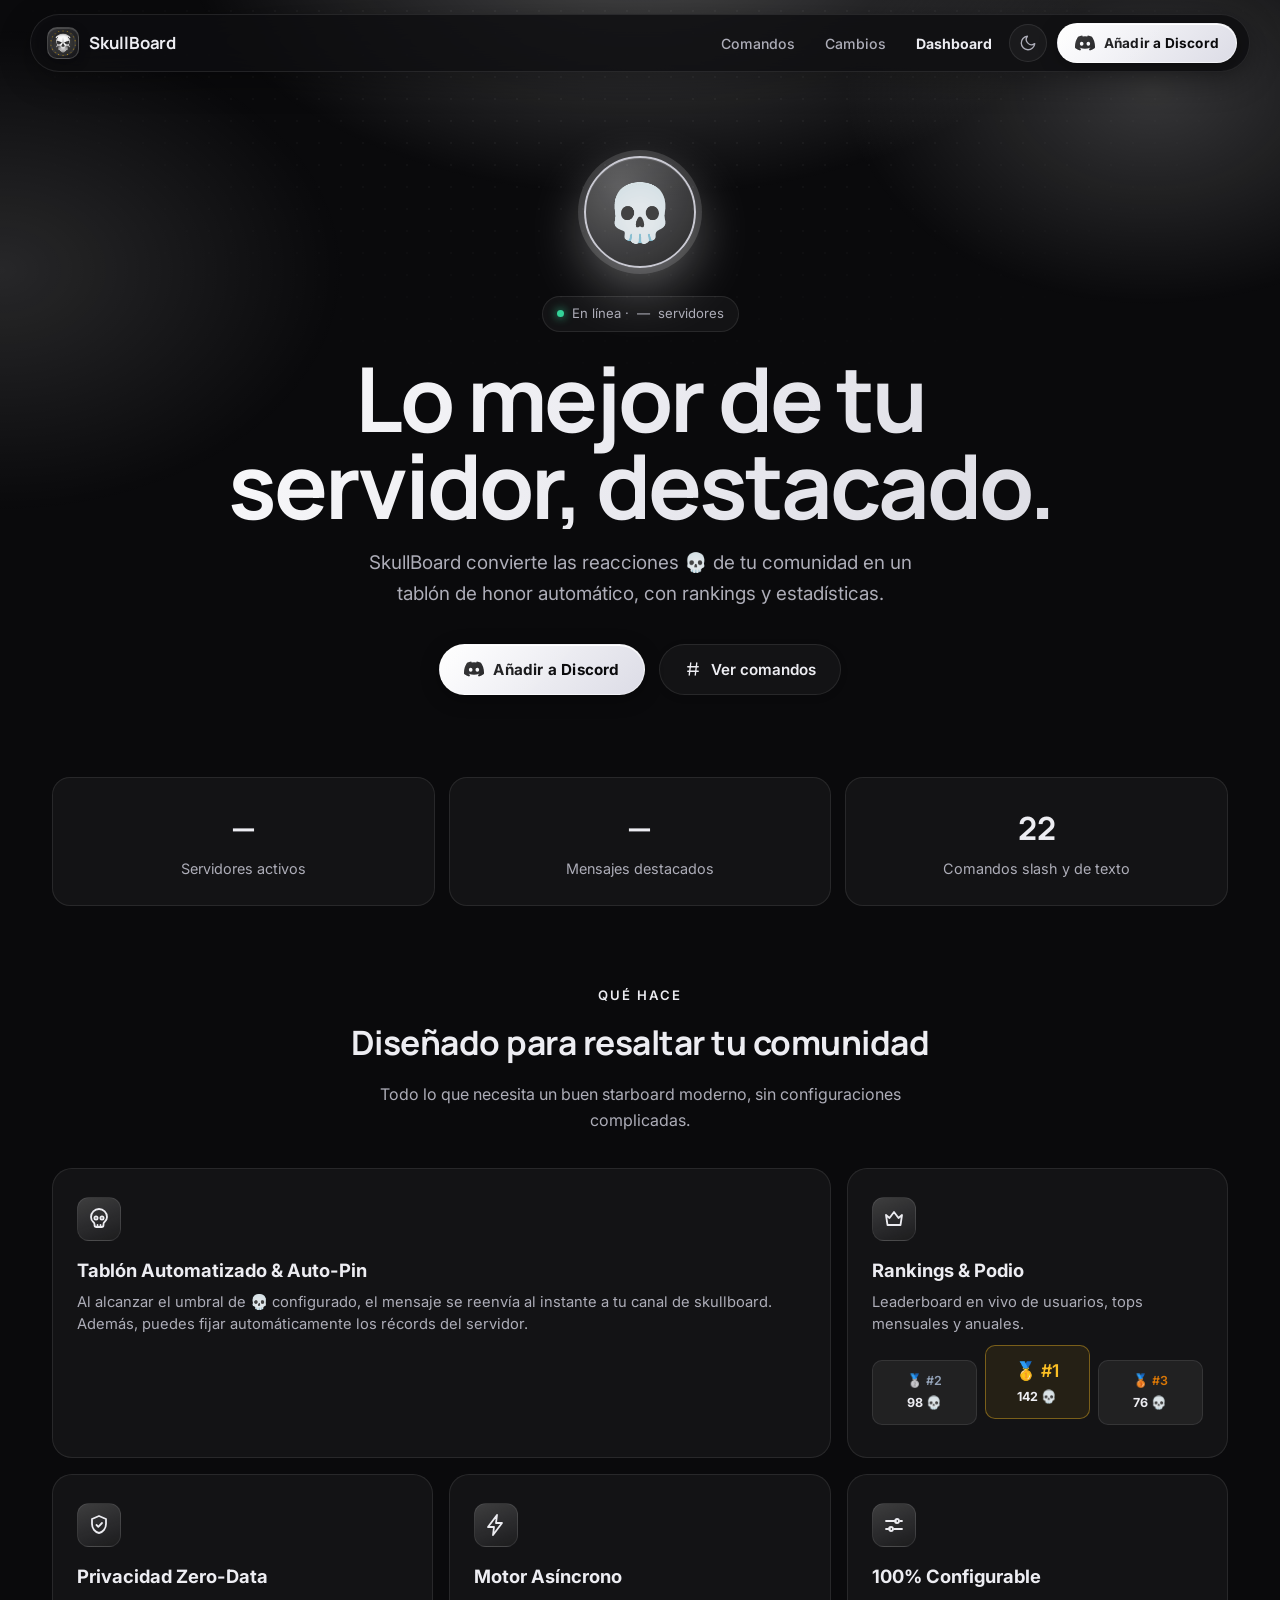
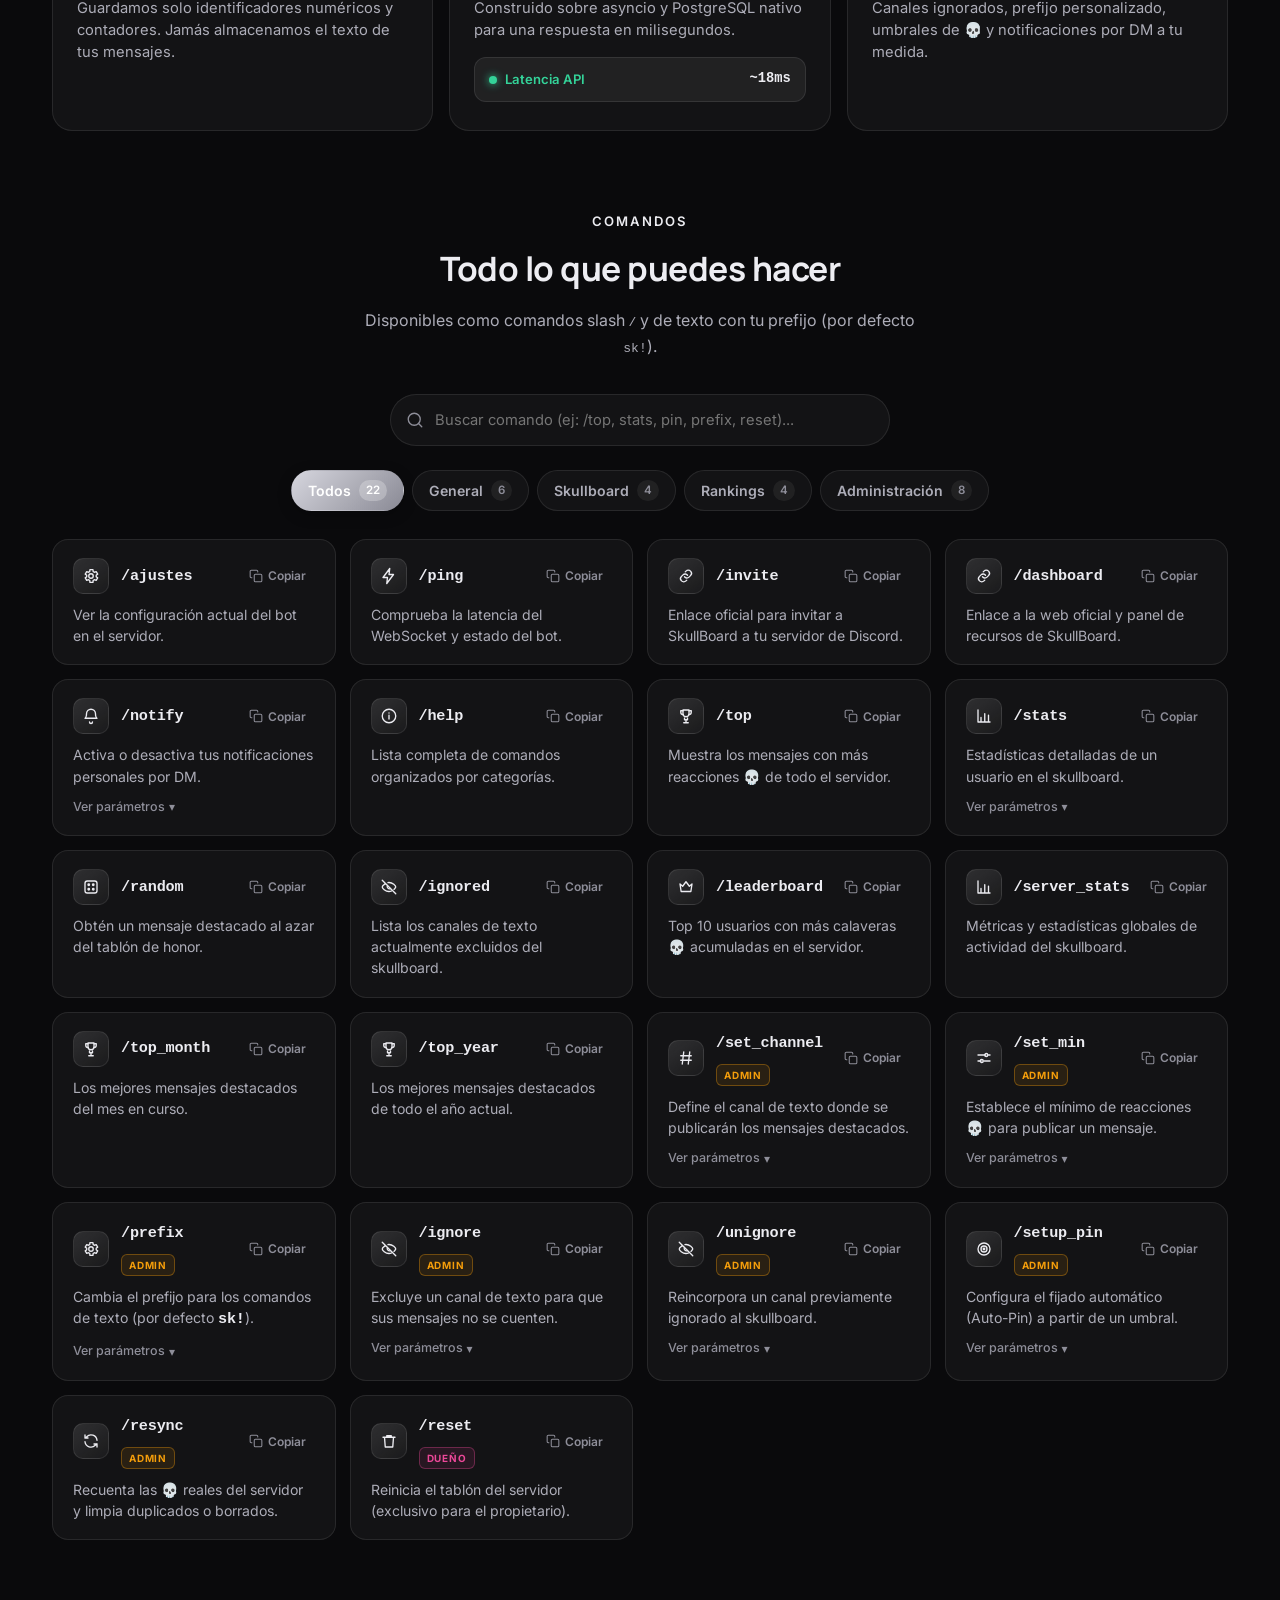
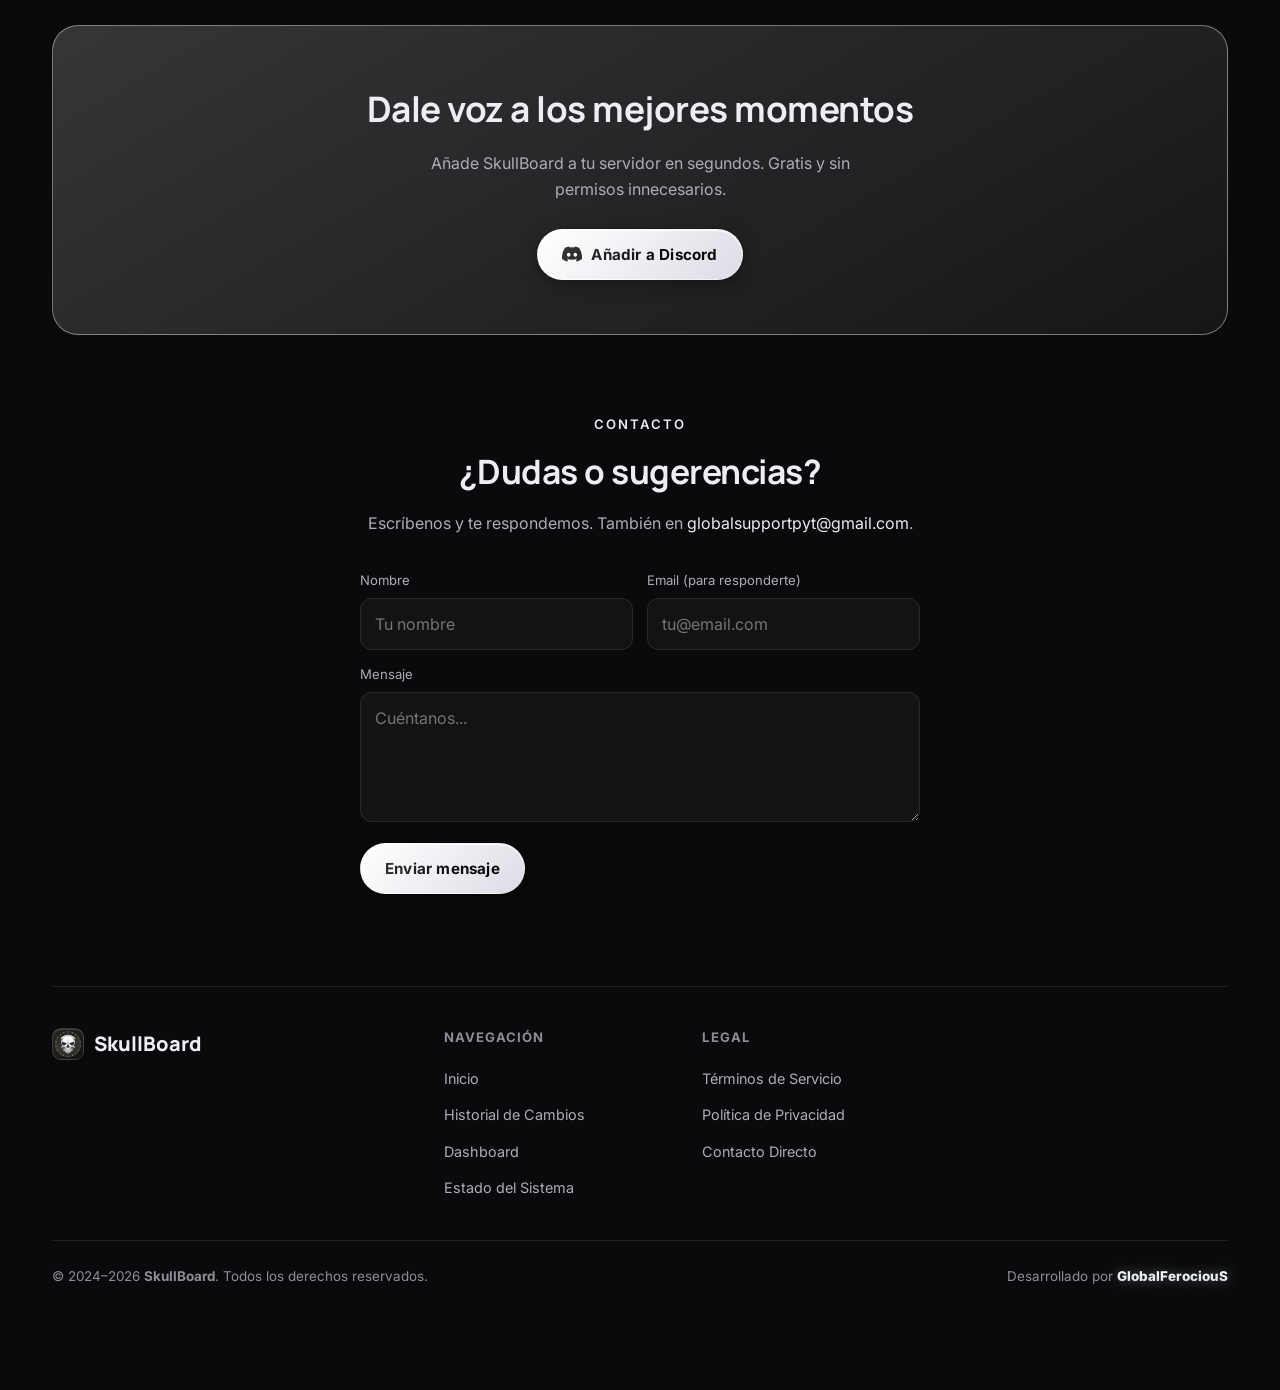
==== commit 044cd366: "fix(dashboard): harden OAuth sessions and UI states" ====
--- a/legal/index.html
+++ b/legal/index.html
@@ -13,14 +13,14 @@
     <meta property="og:site_name" content="SkullBoard">
     <meta property="og:title" content="SkullBoard · El Starboard 💀 Definitivo para Discord">
     <meta property="og:description" content="Destaca los mejores momentos de tu servidor con el Starboard de calaveras, leaderboards históricos y privacidad estricta.">
-    <meta property="og:image" content="https://skullboard-fqf1.onrender.com/api/og">
+    <meta property="og:image" content="/api/og">
     <meta property="og:locale" content="es_ES">
 
     <!-- Twitter Cards -->
     <meta name="twitter:card" content="summary_large_image">
     <meta name="twitter:title" content="SkullBoard · El Starboard 💀 Definitivo para Discord">
     <meta name="twitter:description" content="El Starboard 💀 para tu servidor: resalta lo mejor, con rankings y estadísticas.">
-    <meta name="twitter:image" content="https://skullboard-fqf1.onrender.com/api/og">
+    <meta name="twitter:image" content="/api/og">
 
     <link rel="manifest" href="manifest.json">
     <meta name="theme-color" content="#0b0a10">
@@ -501,8 +501,8 @@
     </div>
 
     <!-- MODAL DE ESTADO DEL SISTEMA -->
-    <div id="status-modal-overlay" class="status-modal-overlay" role="dialog" aria-modal="true" aria-labelledby="status-modal-title">
-        <div class="status-modal-card">
+    <div id="status-modal-overlay" class="status-modal-overlay" role="presentation">
+        <div class="status-modal-card" role="dialog" aria-modal="true" aria-labelledby="status-modal-title" tabindex="-1">
             <div class="status-modal-head">
                 <h3 id="status-modal-title">
                     <span class="status-dot"></span> Estado de la Infraestructura
@@ -513,7 +513,7 @@
                 <div class="status-card-item">
                     <div class="status-card-top">
                         <span class="status-card-title">Bot Discord</span>
-                        <span class="pill ok" id="status-bot-badge">● Online</span>
+                        <span class="pill unknown" id="status-bot-badge">● Comprobando</span>
                     </div>
                     <div class="status-card-val" id="status-bot-ping">-- ms</div>
                     <div class="status-card-sub" id="status-bot-shards">1 Shard · Gateway activo</div>
@@ -521,7 +521,7 @@
                 <div class="status-card-item">
                     <div class="status-card-top">
                         <span class="status-card-title">Base de Datos</span>
-                        <span class="pill ok" id="status-db-badge">● Operacional</span>
+                        <span class="pill unknown" id="status-db-badge">● Comprobando</span>
                     </div>
                     <div class="status-card-val" id="status-db-ping">-- ms</div>
                     <div class="status-card-sub">Supabase PostgreSQL</div>
@@ -529,15 +529,15 @@
                 <div class="status-card-item">
                     <div class="status-card-top">
                         <span class="status-card-title">API Web REST</span>
-                        <span class="pill ok">● Operacional</span>
-                    </div>
-                    <div class="status-card-val">OK 200</div>
+                        <span class="pill unknown" id="status-api-badge">● Comprobando</span>
+                    </div>
+                    <div class="status-card-val" id="status-api-val">--</div>
                     <div class="status-card-sub">Flask Multi-threaded Engine</div>
                 </div>
                 <div class="status-card-item">
                     <div class="status-card-top">
                         <span class="status-card-title">Tiempo Activo</span>
-                        <span class="pill ok">● 99.9%</span>
+                        <span class="pill unknown" id="status-uptime-badge">● No disponible</span>
                     </div>
                     <div class="status-card-val" id="status-uptime-val">--</div>
                     <div class="status-card-sub">Uptime continuo de sesión</div>
@@ -547,9 +547,9 @@
     </div>
 
     <script>
-        const API_BASE = window.location.hostname.includes('localhost') 
-            ? 'http://localhost:8080' 
-            : 'https://skullboard-fqf1.onrender.com';
+        const API_BASE = (window.location.hostname === 'localhost' || window.location.hostname === '127.0.0.1')
+            ? window.location.origin
+            : '';
 
         // Buscador y Filtros de Comandos
         const searchInput = document.getElementById('cmd-search');
@@ -897,19 +897,37 @@
         });
 
         // Estado del sistema (Status API & Modal)
+        function setStatusBadge(id, status, labels) {
+            const badge = document.getElementById(id);
+            if (!badge) return;
+            const safeStatus = ['operational', 'degraded', 'unknown'].includes(status) ? status : 'unknown';
+            badge.className = `pill ${safeStatus === 'operational' ? 'ok' : safeStatus}`;
+            badge.textContent = `● ${labels[safeStatus]}`;
+        }
+
         async function fetchSystemStatus() {
             try {
                 const res = await fetch(`${API_BASE}/api/status`);
                 const data = await res.json();
                 if (data.ok) {
+                    const botStatus = data.bot?.status || 'unknown';
+                    const dbStatus = data.database?.status || 'unknown';
+                    const apiStatus = data.api?.status || 'unknown';
+                    const labels = { operational: 'Operacional', degraded: 'Degradado', unknown: 'No disponible' };
+                    setStatusBadge('status-bot-badge', botStatus, labels);
+                    setStatusBadge('status-db-badge', dbStatus, labels);
+                    setStatusBadge('status-api-badge', apiStatus, labels);
+                    setStatusBadge('status-uptime-badge', botStatus, { operational: 'En línea', degraded: 'Degradado', unknown: 'No disponible' });
                     const botPing = document.getElementById('status-bot-ping');
-                    if (botPing) botPing.textContent = `${data.bot.latency_ms} ms`;
+                    if (botPing) botPing.textContent = data.bot.latency_ms == null ? '—' : `${data.bot.latency_ms} ms`;
                     const botShards = document.getElementById('status-bot-shards');
-                    if (botShards) botShards.textContent = `${data.bot.shards} Shard${data.bot.shards > 1 ? 's' : ''} · ${data.bot.guilds || 0} servidores`;
+                    if (botShards) botShards.textContent = data.bot.shards == null ? 'Proveedor de estado no conectado' : `${data.bot.shards} Shard${data.bot.shards > 1 ? 's' : ''} · ${data.bot.guilds || 0} servidores`;
                     const dbPing = document.getElementById('status-db-ping');
-                    if (dbPing) dbPing.textContent = `${data.database.latency_ms} ms`;
+                    if (dbPing) dbPing.textContent = data.database.latency_ms == null ? '—' : `${data.database.latency_ms} ms`;
+                    const apiVal = document.getElementById('status-api-val');
+                    if (apiVal) apiVal.textContent = apiStatus === 'operational' ? 'OK 200' : 'Respuesta no verificada';
                     const uptimeVal = document.getElementById('status-uptime-val');
-                    if (uptimeVal) uptimeVal.textContent = data.bot.uptime_formatted || 'Online';
+                    if (uptimeVal) uptimeVal.textContent = data.bot.uptime_formatted || 'No disponible';
                     
                     document.querySelectorAll('.status-pill-text').forEach(el => {
                         el.textContent = data.all_operational ? 'Sistemas OK' : 'Degradado';
@@ -921,24 +939,36 @@
         }
 
         const statusOverlay = document.getElementById('status-modal-overlay');
+        const statusCard = statusOverlay?.querySelector('.status-modal-card');
+        let statusReturnFocus = null;
+        function closeStatusModal() {
+            if (!statusOverlay) return;
+            statusOverlay.classList.remove('active');
+            statusReturnFocus?.focus();
+            statusReturnFocus = null;
+        }
         document.querySelectorAll('.open-status-modal').forEach(btn => {
             btn.addEventListener('click', (e) => {
                 e.preventDefault();
-                if (statusOverlay) {
-                    statusOverlay.classList.add('active');
-                    fetchSystemStatus();
-                }
+                if (!statusOverlay) return;
+                statusReturnFocus = e.currentTarget;
+                statusOverlay.classList.add('active');
+                statusCard?.focus();
+                fetchSystemStatus();
             });
         });
         const btnCloseModal = document.getElementById('btn-close-status-modal');
         if (btnCloseModal && statusOverlay) {
-            btnCloseModal.addEventListener('click', () => statusOverlay.classList.remove('active'));
+            btnCloseModal.addEventListener('click', closeStatusModal);
         }
         if (statusOverlay) {
             statusOverlay.addEventListener('click', (e) => {
-                if (e.target === statusOverlay) statusOverlay.classList.remove('active');
+                if (e.target === statusOverlay) closeStatusModal();
             });
         }
+        document.addEventListener('keydown', (e) => {
+            if (e.key === 'Escape' && statusOverlay?.classList.contains('active')) closeStatusModal();
+        });
         // Smart Sticky Navbar (Hide on scroll down, reveal on scroll up - Sapphire Style)
         let lastScrollY = window.pageYOffset || document.documentElement.scrollTop || 0;
         const mainNav = document.querySelector('.nav');
--- a/legal/styles.css
+++ b/legal/styles.css
@@ -42,6 +42,16 @@
     width: 100%;
 }
 
+button, input, select { font: inherit; }
+.stat-metric-val, .lb-skull-record, .lb-msg-count-pill { font-variant-numeric: tabular-nums; }
+.segmented-tab, .lb-sub-tab, .status-modal-close { min-height: 40px; }
+.lb-sub-tab:focus-visible, .segmented-tab:focus-visible { outline: 2px solid var(--violet-2); outline-offset: 2px; }
+.auth-state-card { max-width: 620px; margin: 8vh auto 0; padding: clamp(28px, 6vw, 64px) 24px; text-align: center; border: 1px solid var(--border); border-radius: 24px; background: linear-gradient(145deg, var(--surface), rgba(255,255,255,.02)); }
+.auth-state-icon { width: 76px; height: 76px; margin: 0 auto 22px; display: grid; place-items: center; border: 1px solid var(--border-strong); border-radius: 22px; background: var(--surface-2); font-size: 42px; box-shadow: 0 0 32px var(--glow); }
+.auth-state-card h1 { margin: 8px 0 12px; font-family: var(--display); font-size: clamp(1.8rem, 5vw, 2.5rem); letter-spacing: -.04em; }
+.auth-state-card p { max-width: 480px; margin: 0 auto 28px; color: var(--ink-soft); line-height: 1.6; }
+.auth-state-actions { display: flex; justify-content: center; gap: 12px; flex-wrap: wrap; }
+
 body::before {
     content: "";
     position: fixed;
@@ -2002,6 +2012,16 @@
     *, *::before, *::after { animation: none !important; transition: none !important; scroll-behavior: auto !important; }
 }
 
+@media (max-width: 540px) {
+    .guild-switcher-bar { padding: 12px; }
+    .guild-switcher-bar > div { width: 100%; }
+    .segmented-tabs { width: 100%; }
+    .segmented-tab { flex: 1; justify-content: center; padding-inline: 6px; }
+    .lb-sub-tabs { width: 100%; }
+    .lb-sub-tab { flex: 1; justify-content: center; padding-inline: 6px; font-size: .78rem; }
+    .bento-card { padding: 20px !important; }
+}
+
 /* ═══════════════════════════════════════════════════════════════════════════════
    🎛️ DASHBOARD UI DESIGN SYSTEM COMPONENTS (ESTILO WEREWOLF)
    ═══════════════════════════════════════════════════════════════════════════════ */
@@ -2172,6 +2192,32 @@
     background: rgba(16, 185, 129, 0.12);
     color: #10b981;
     border: 1px solid rgba(16, 185, 129, 0.28);
+    font-size: 0.74rem;
+    font-weight: 600;
+    padding: 3px 10px;
+    border-radius: 20px;
+    display: inline-flex;
+    align-items: center;
+    gap: 5px;
+}
+
+.pill.degraded {
+    background: rgba(251, 191, 36, 0.12);
+    color: #fbbf24;
+    border: 1px solid rgba(251, 191, 36, 0.28);
+    font-size: 0.74rem;
+    font-weight: 600;
+    padding: 3px 10px;
+    border-radius: 20px;
+    display: inline-flex;
+    align-items: center;
+    gap: 5px;
+}
+
+.pill.unknown {
+    background: var(--surface-2);
+    color: var(--ink-dim);
+    border: 1px solid var(--border);
     font-size: 0.74rem;
     font-weight: 600;
     padding: 3px 10px;
@@ -2568,6 +2614,7 @@
     min-height: calc(100vh - 72px);
     display: flex;
     flex-direction: column;
+    padding-bottom: 0 !important;
 }
 
 .dashboard-layout > #view-loading {
@@ -2584,13 +2631,15 @@
 }
 
 .dashboard-layout .site-footer-v2 {
-    margin-top: auto;
+    margin-top: 60px;
+    padding-top: 40px;
+    padding-bottom: 32px;
 }
 
 .site-footer-v2 {
-    margin-top: 80px;
-    padding-top: 50px;
-    padding-bottom: 40px;
+    margin-top: 60px;
+    padding-top: 40px;
+    padding-bottom: 32px;
     border-top: 1px solid var(--border);
     background: transparent;
 }
@@ -2917,6 +2966,121 @@
     }
 }
 
+.lb-header-wrap {
+    display: flex;
+    justify-content: space-between;
+    align-items: flex-start;
+    flex-wrap: wrap;
+    gap: 16px;
+    margin-bottom: 20px;
+}
+
+.lb-sub-tabs {
+    display: inline-flex;
+    background: rgba(255, 255, 255, 0.04);
+    border: 1px solid var(--border);
+    padding: 4px;
+    border-radius: 12px;
+    gap: 4px;
+}
+
+:root[data-theme="light"] .lb-sub-tabs {
+    background: rgba(0, 0, 0, 0.04);
+}
+
+.lb-sub-tab {
+    background: transparent;
+    border: none;
+    outline: none;
+    color: var(--ink-soft);
+    font-size: 0.84rem;
+    font-weight: 600;
+    padding: 7px 14px;
+    border-radius: 9px;
+    cursor: pointer;
+    transition: all 0.2s cubic-bezier(0.16, 1, 0.3, 1);
+    display: inline-flex;
+    align-items: center;
+    gap: 6px;
+    white-space: nowrap;
+}
+
+.lb-sub-tab:hover {
+    color: var(--ink);
+    background: rgba(255, 255, 255, 0.06);
+}
+
+:root[data-theme="light"] .lb-sub-tab:hover {
+    background: rgba(0, 0, 0, 0.05);
+}
+
+.lb-sub-tab.active {
+    background: var(--surface-hover);
+    color: var(--ink);
+    font-weight: 700;
+    box-shadow: 0 2px 8px rgba(0, 0, 0, 0.25), 0 0 0 1px rgba(255, 255, 255, 0.08);
+}
+
+:root[data-theme="light"] .lb-sub-tab.active {
+    background: #ffffff;
+    box-shadow: 0 2px 8px rgba(0, 0, 0, 0.08), 0 0 0 1px rgba(0, 0, 0, 0.08);
+}
+
+.lb-msg-count-pill {
+    font-size: 0.76rem;
+    font-weight: 600;
+    color: var(--ink-soft);
+    background: rgba(255, 255, 255, 0.05);
+    border: 1px solid var(--border);
+    padding: 3px 9px;
+    border-radius: 999px;
+    white-space: nowrap;
+}
+
+:root[data-theme="light"] .lb-msg-count-pill {
+    background: rgba(0, 0, 0, 0.04);
+    border-color: rgba(0, 0, 0, 0.1);
+}
+
+.lb-msg-meta {
+    display: flex;
+    align-items: center;
+    gap: 8px;
+    font-size: 0.78rem;
+    color: var(--ink-dim);
+    margin-top: 3px;
+}
+
+.lb-msg-channel {
+    color: var(--violet);
+    font-weight: 600;
+}
+
+.btn-orig-jump {
+    display: inline-flex;
+    align-items: center;
+    gap: 4px;
+    font-size: 0.78rem;
+    font-weight: 500;
+    color: var(--ink-dim);
+    text-decoration: none;
+    padding: 6px 10px;
+    border-radius: 8px;
+    border: 1px solid transparent;
+    transition: all .15s ease;
+}
+
+.btn-orig-jump:hover {
+    color: var(--ink);
+    background: rgba(255, 255, 255, 0.06);
+    border-color: var(--border);
+    text-decoration: none;
+}
+
+:root[data-theme="light"] .btn-orig-jump:hover {
+    background: rgba(0, 0, 0, 0.05);
+}
+
 /* ═══════════════════════════════════════════════════════════════════════════════
    🟢 SISTEMA DE STATUS (BOT + WEB + DATABASE) & MODAL
    ═══════════════════════════════════════════════════════════════════════════════ */
@@ -2989,6 +3153,11 @@
     padding: 28px;
     box-shadow: 0 20px 48px rgba(0, 0, 0, 0.25);
     animation: tab-fade-in 0.2s ease-out;
+}
+
+.status-modal-card:focus-visible {
+    outline: 2px solid var(--violet-2);
+    outline-offset: 4px;
 }
 
 .status-modal-head {
@@ -3440,4 +3609,56 @@
     display: block;
 }
 
-
+/* Modo Claro: Desplegable de Canales y Opciones */
+[data-theme="light"] .channel-combobox-dropdown {
+    background: #ffffff;
+    border-color: var(--border-strong);
+    box-shadow: 0 16px 40px rgba(0, 0, 0, 0.12), 0 0 0 1px rgba(0, 0, 0, 0.06);
+}
+[data-theme="light"] .channel-search-header {
+    background: rgba(0, 0, 0, 0.02);
+    border-bottom: 1px solid var(--border);
+}
+[data-theme="light"] .channel-options-container::-webkit-scrollbar-thumb {
+    background: rgba(0, 0, 0, 0.15);
+}
+[data-theme="light"] .channel-option {
+    color: var(--ink);
+}
+[data-theme="light"] .channel-option:hover {
+    background: rgba(0, 0, 0, 0.05);
+    color: var(--ink);
+}
+[data-theme="light"] .channel-option.selected {
+    background: rgba(168, 85, 247, 0.12);
+    color: var(--primary-dark, #7e22ce);
+}
+
+/* Estabilidad en Dashboard: eliminar salto de hover en tarjetas de configuración y listados */
+.dashboard-layout .bento-card:hover {
+    transform: none !important;
+}
+
+/* Números tabulares para evitar saltos métricos */
+.stat-metric-val,
+.lb-skull-record,
+.cfg-number-input,
+.stat-card-val {
+    font-variant-numeric: tabular-nums;
+}
+
+/* Contraste en Modo Claro para el gradiente del autor */
+[data-theme="light"] .gradient-author {
+    background: linear-gradient(180deg, #0f172a 0%, #334155 70%, #475569 100%);
+    -webkit-background-clip: text;
+    -webkit-text-fill-color: transparent;
+    text-shadow: none;
+}
+
+/* Ajuste responsive de padding en móvil para Dashboard */
+@media (max-width: 680px) {
+    .dashboard-layout {
+        padding-left: 14px;
+        padding-right: 14px;
+    }
+}
